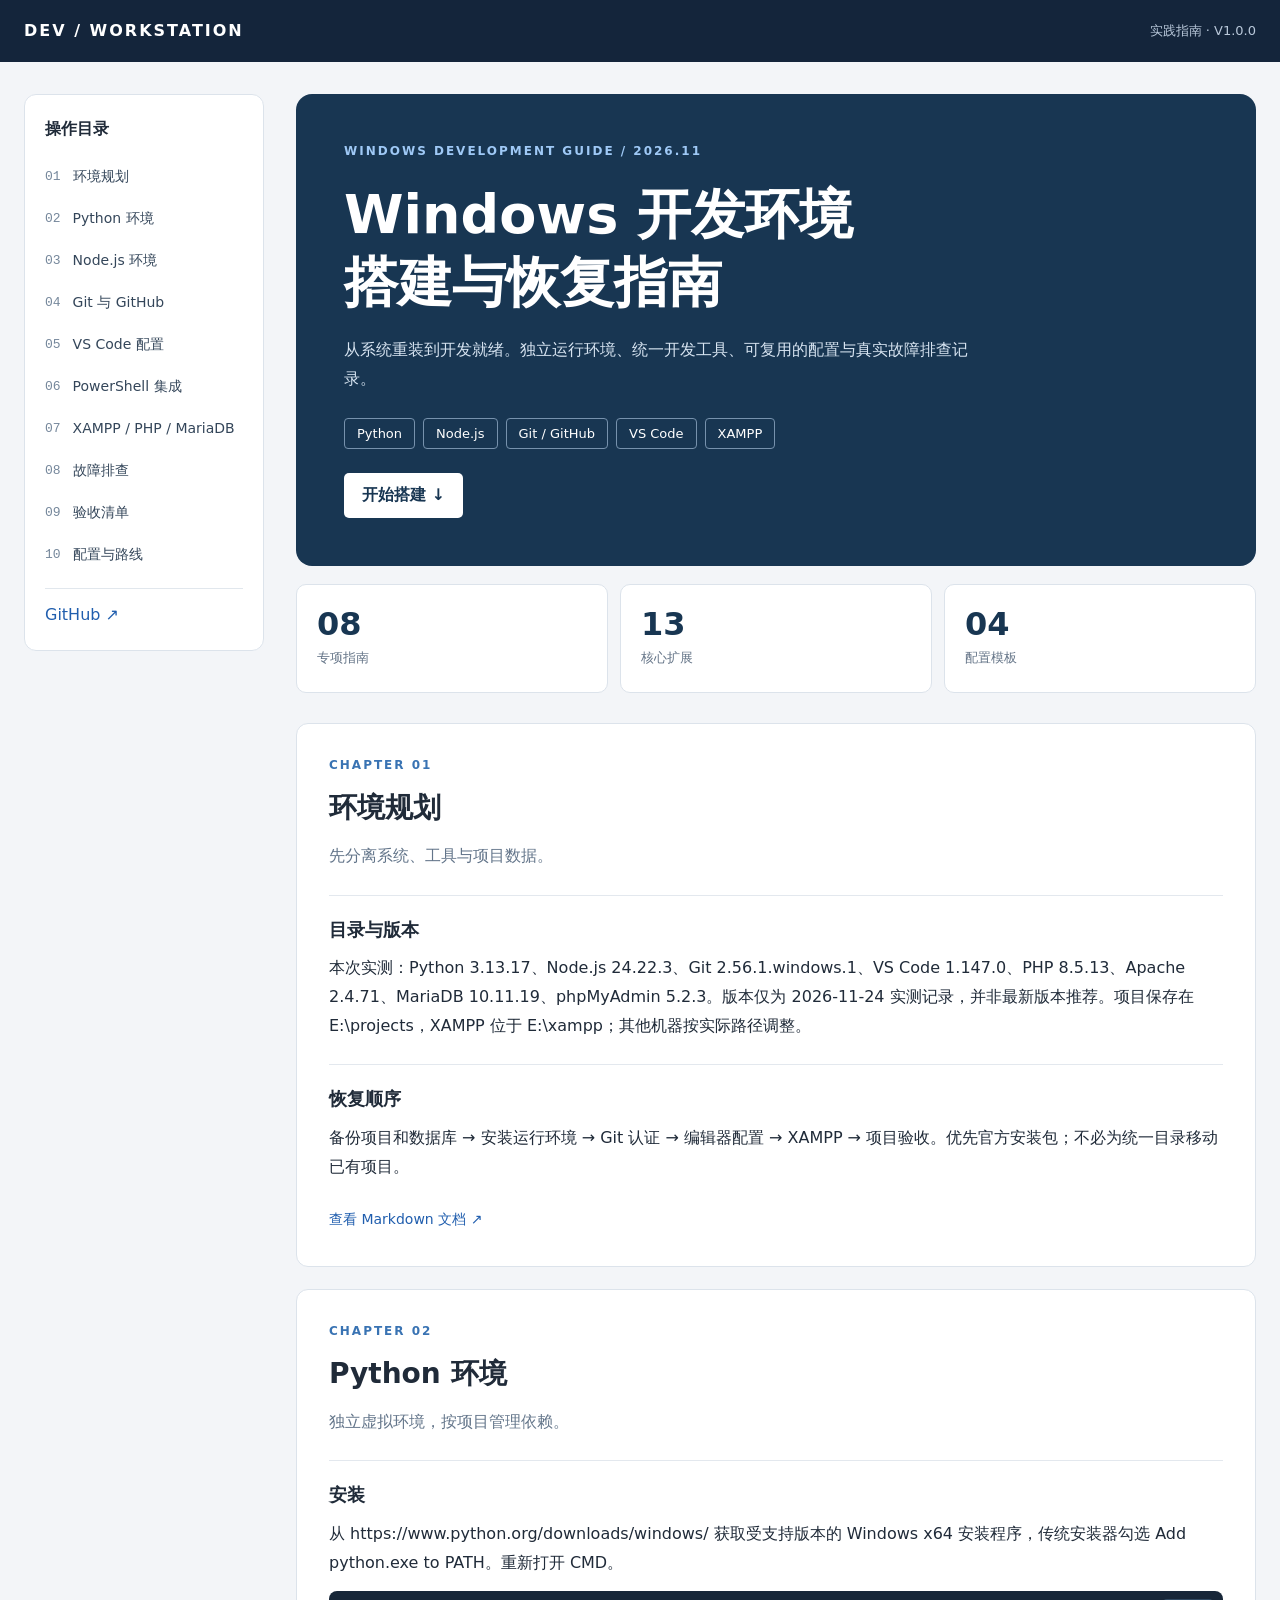
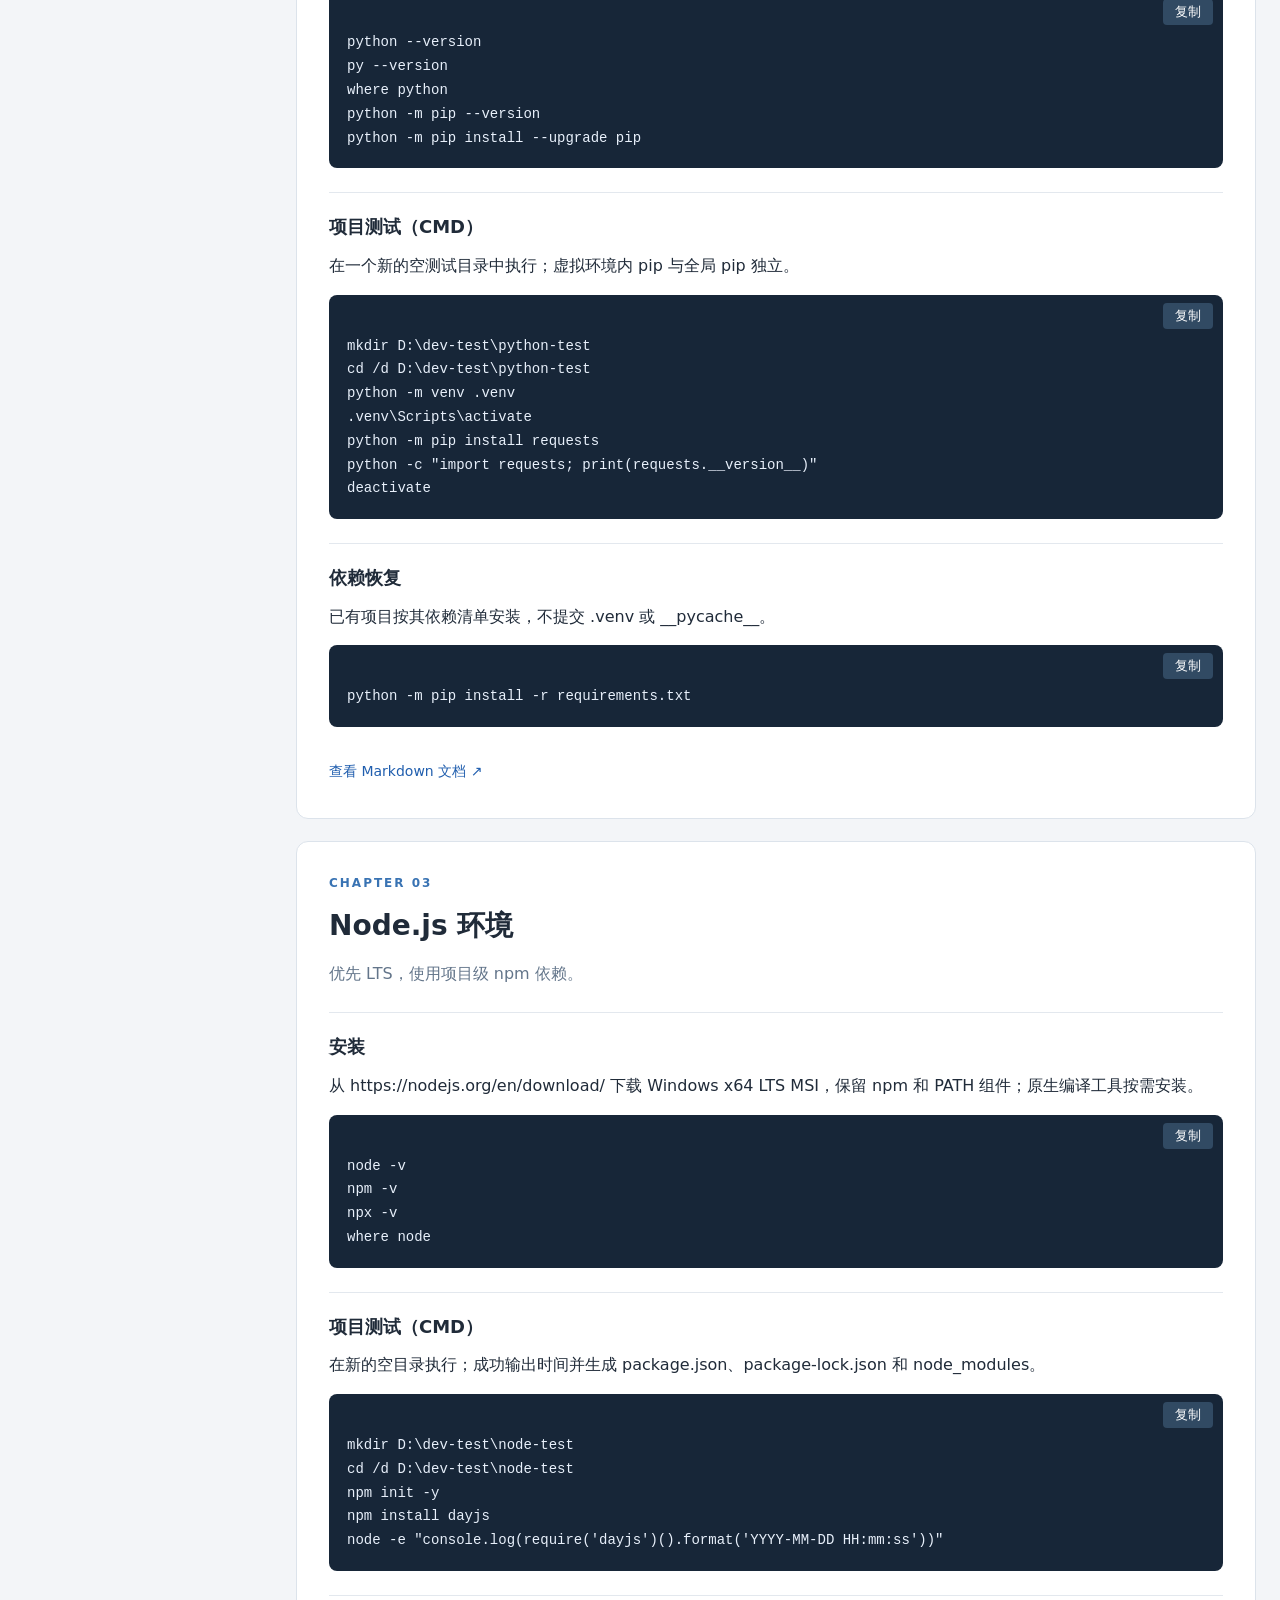
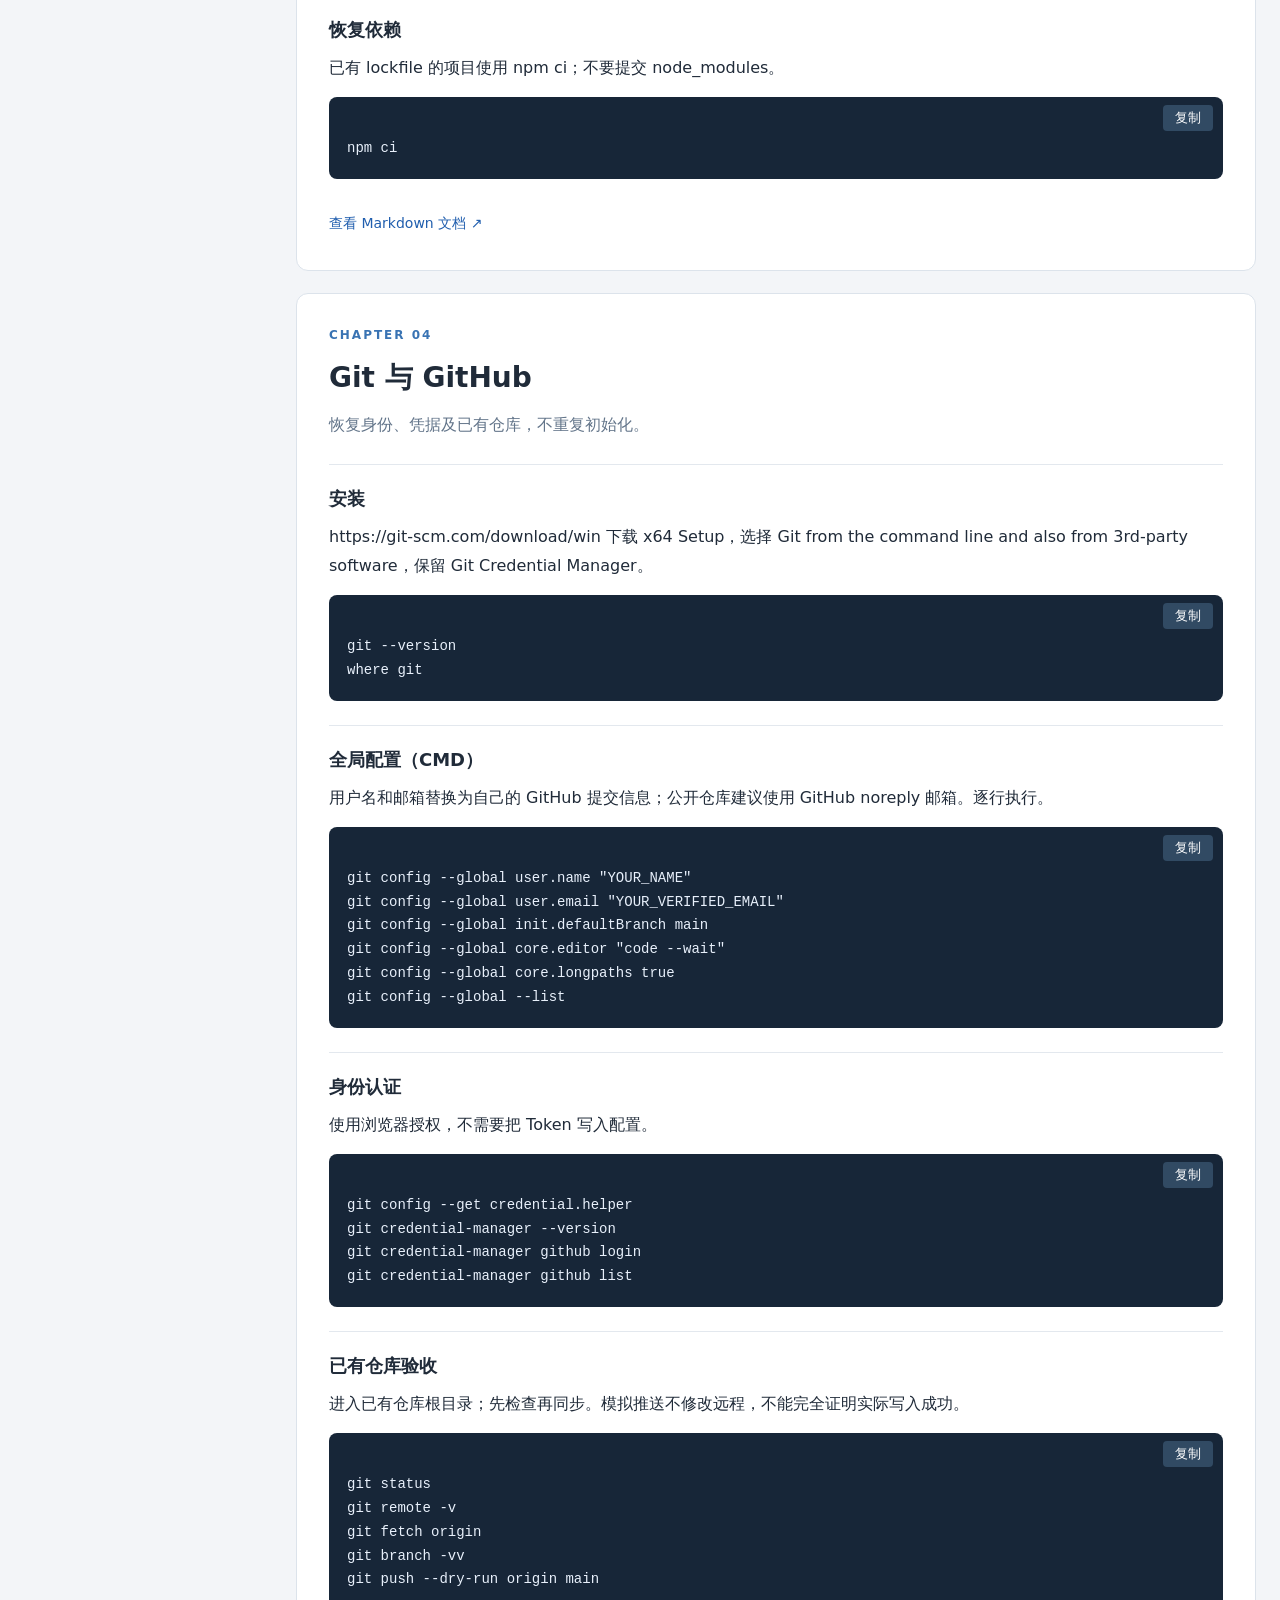
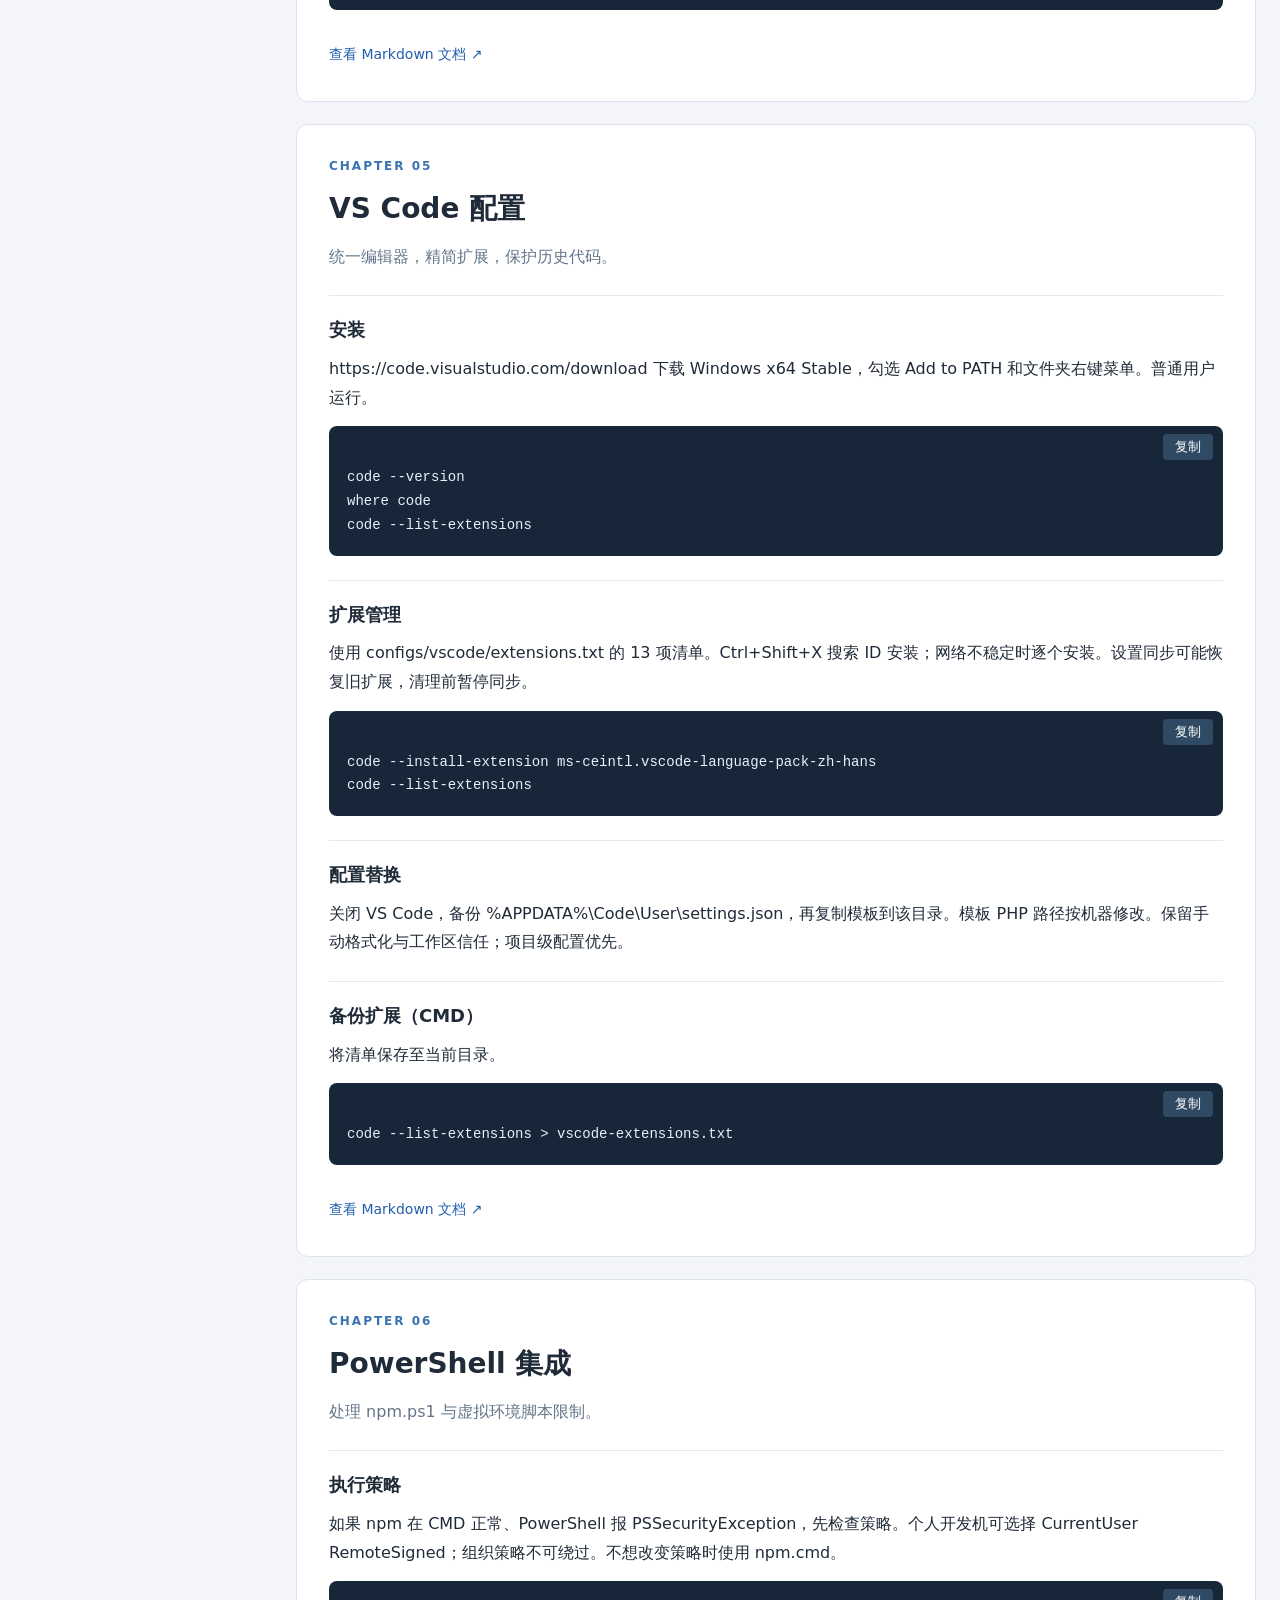
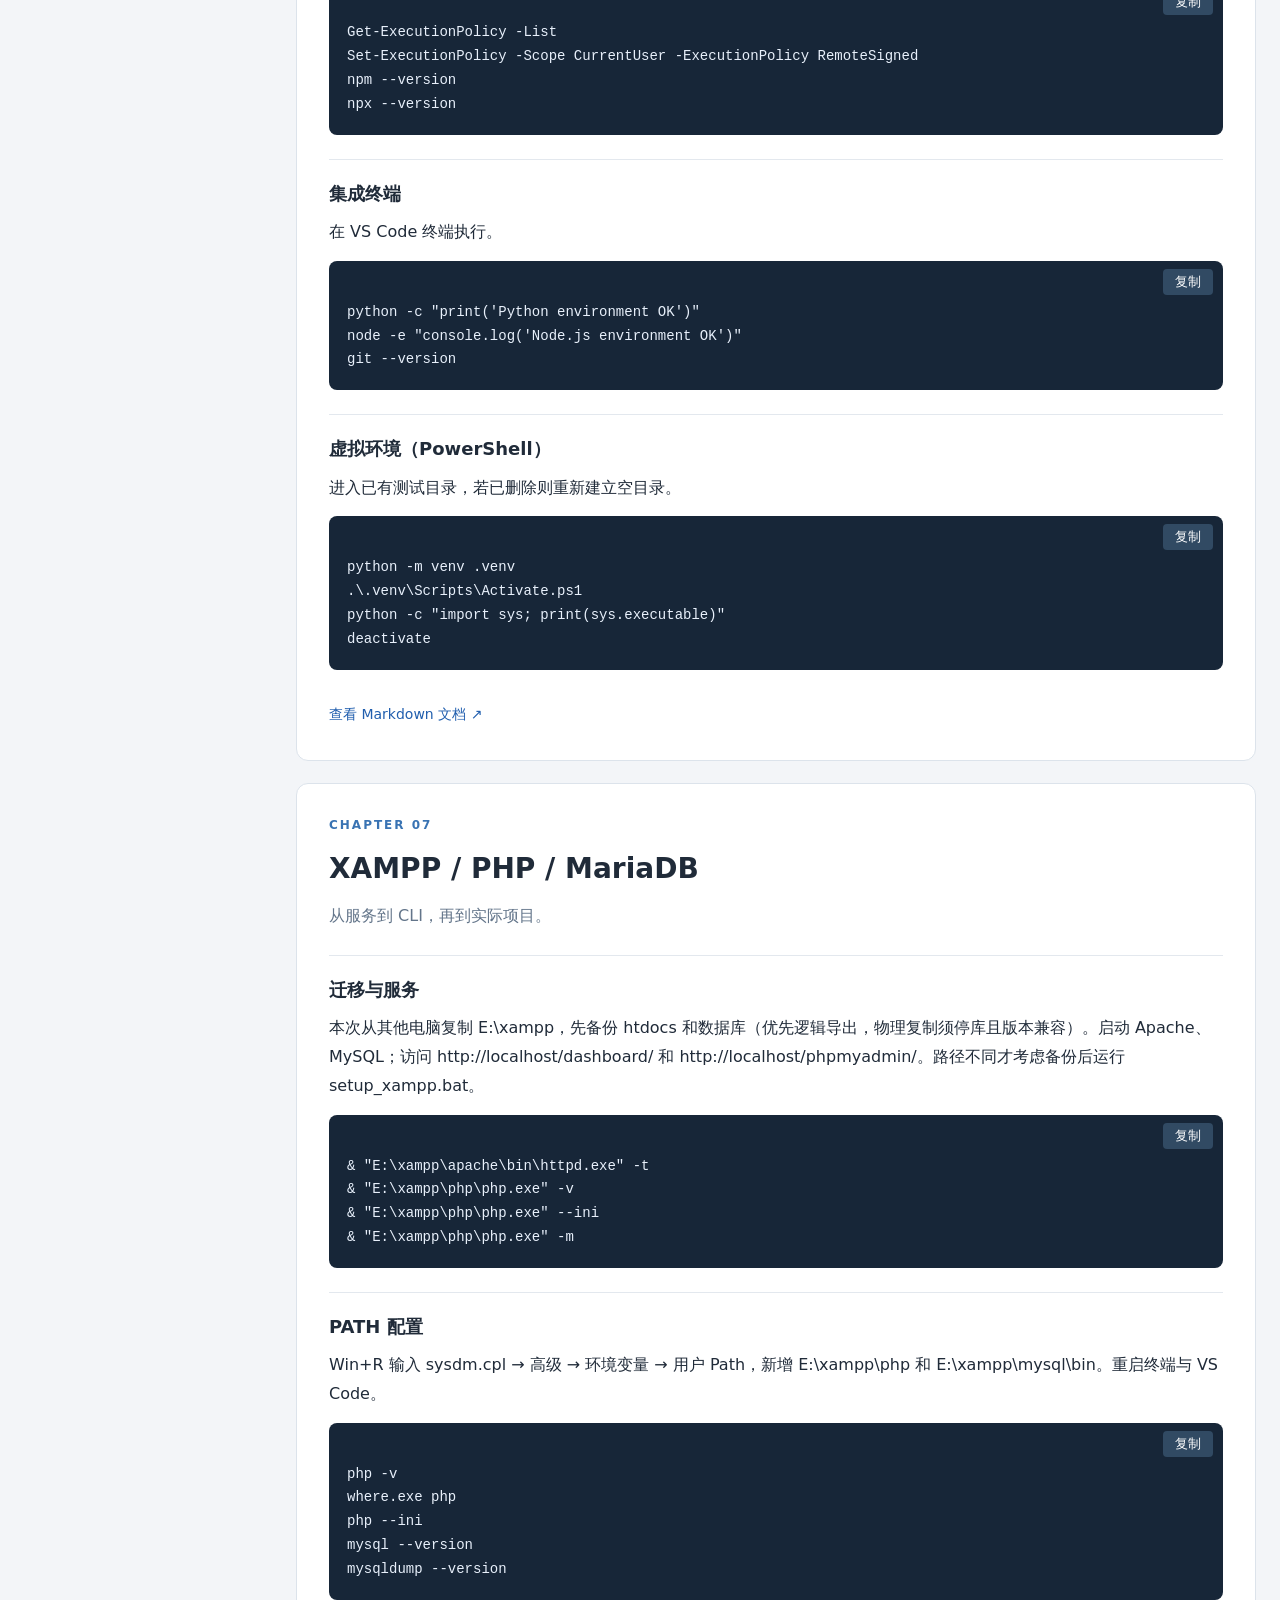
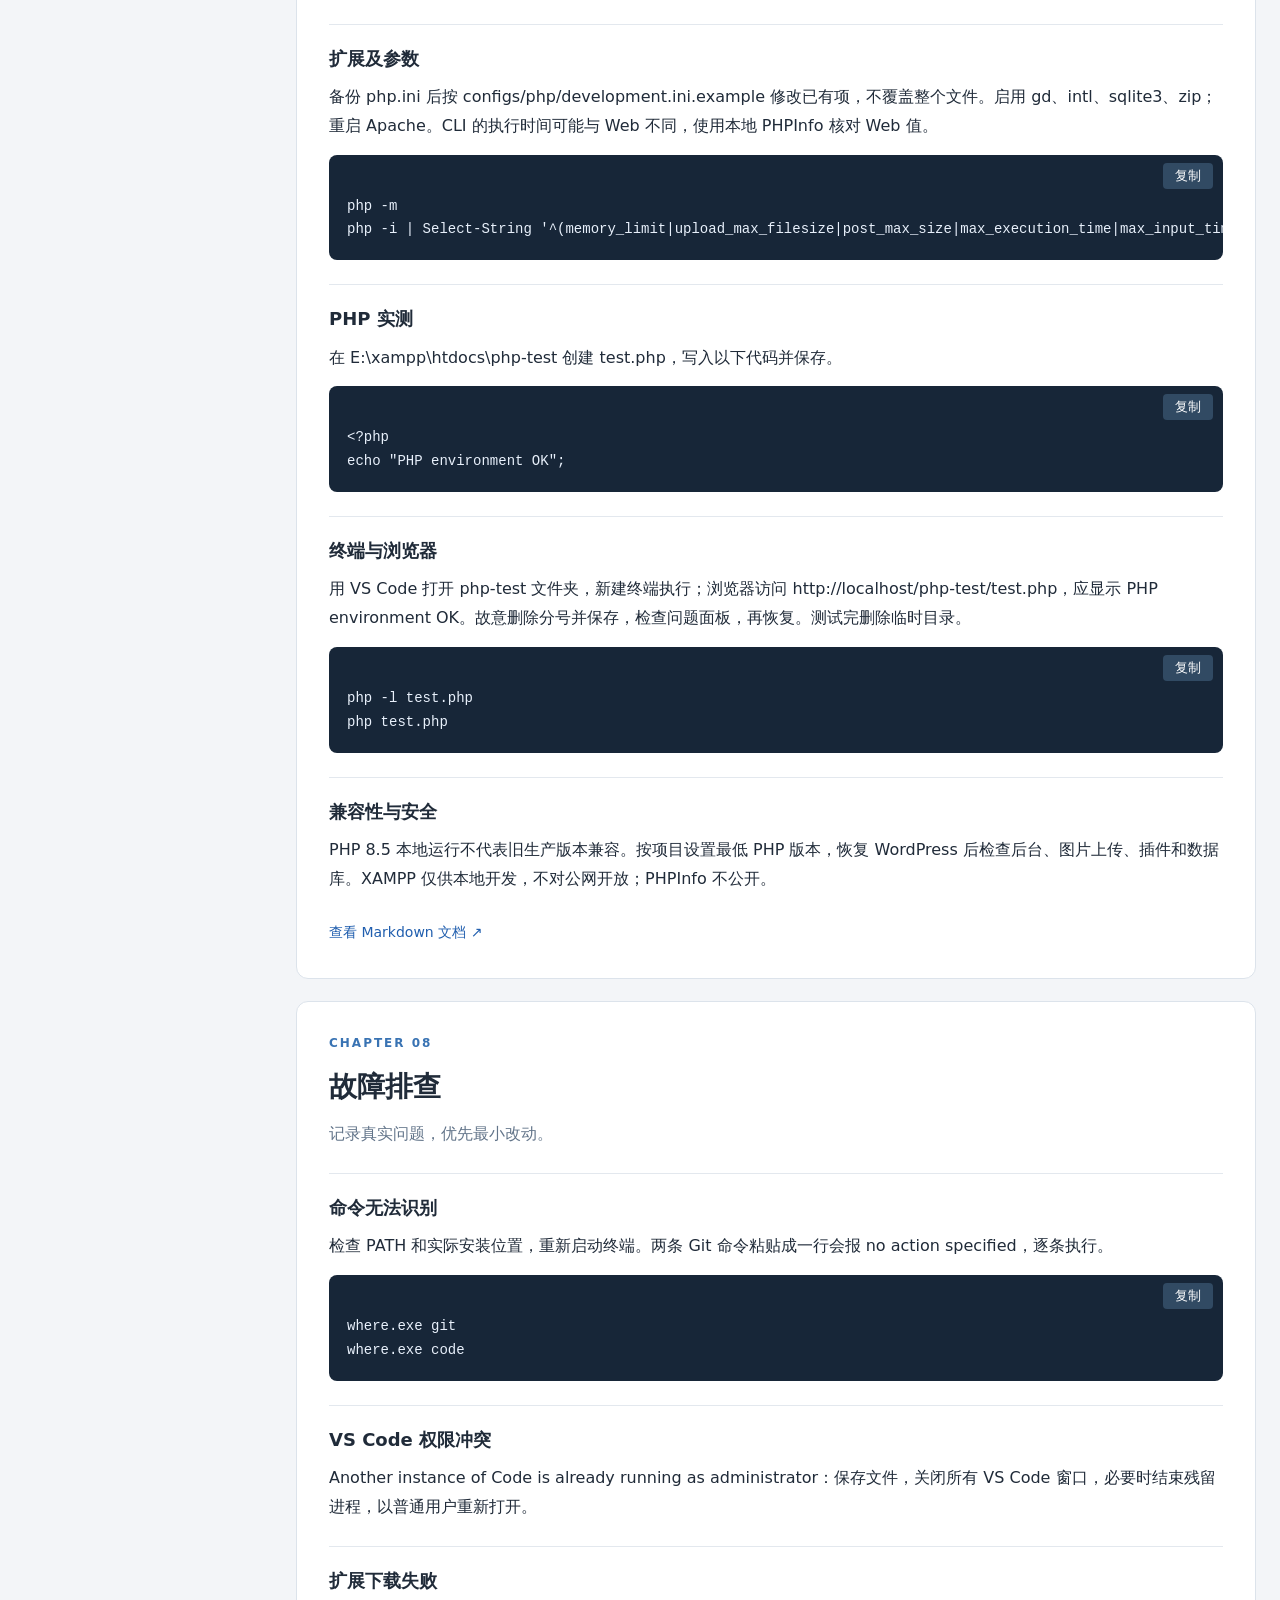
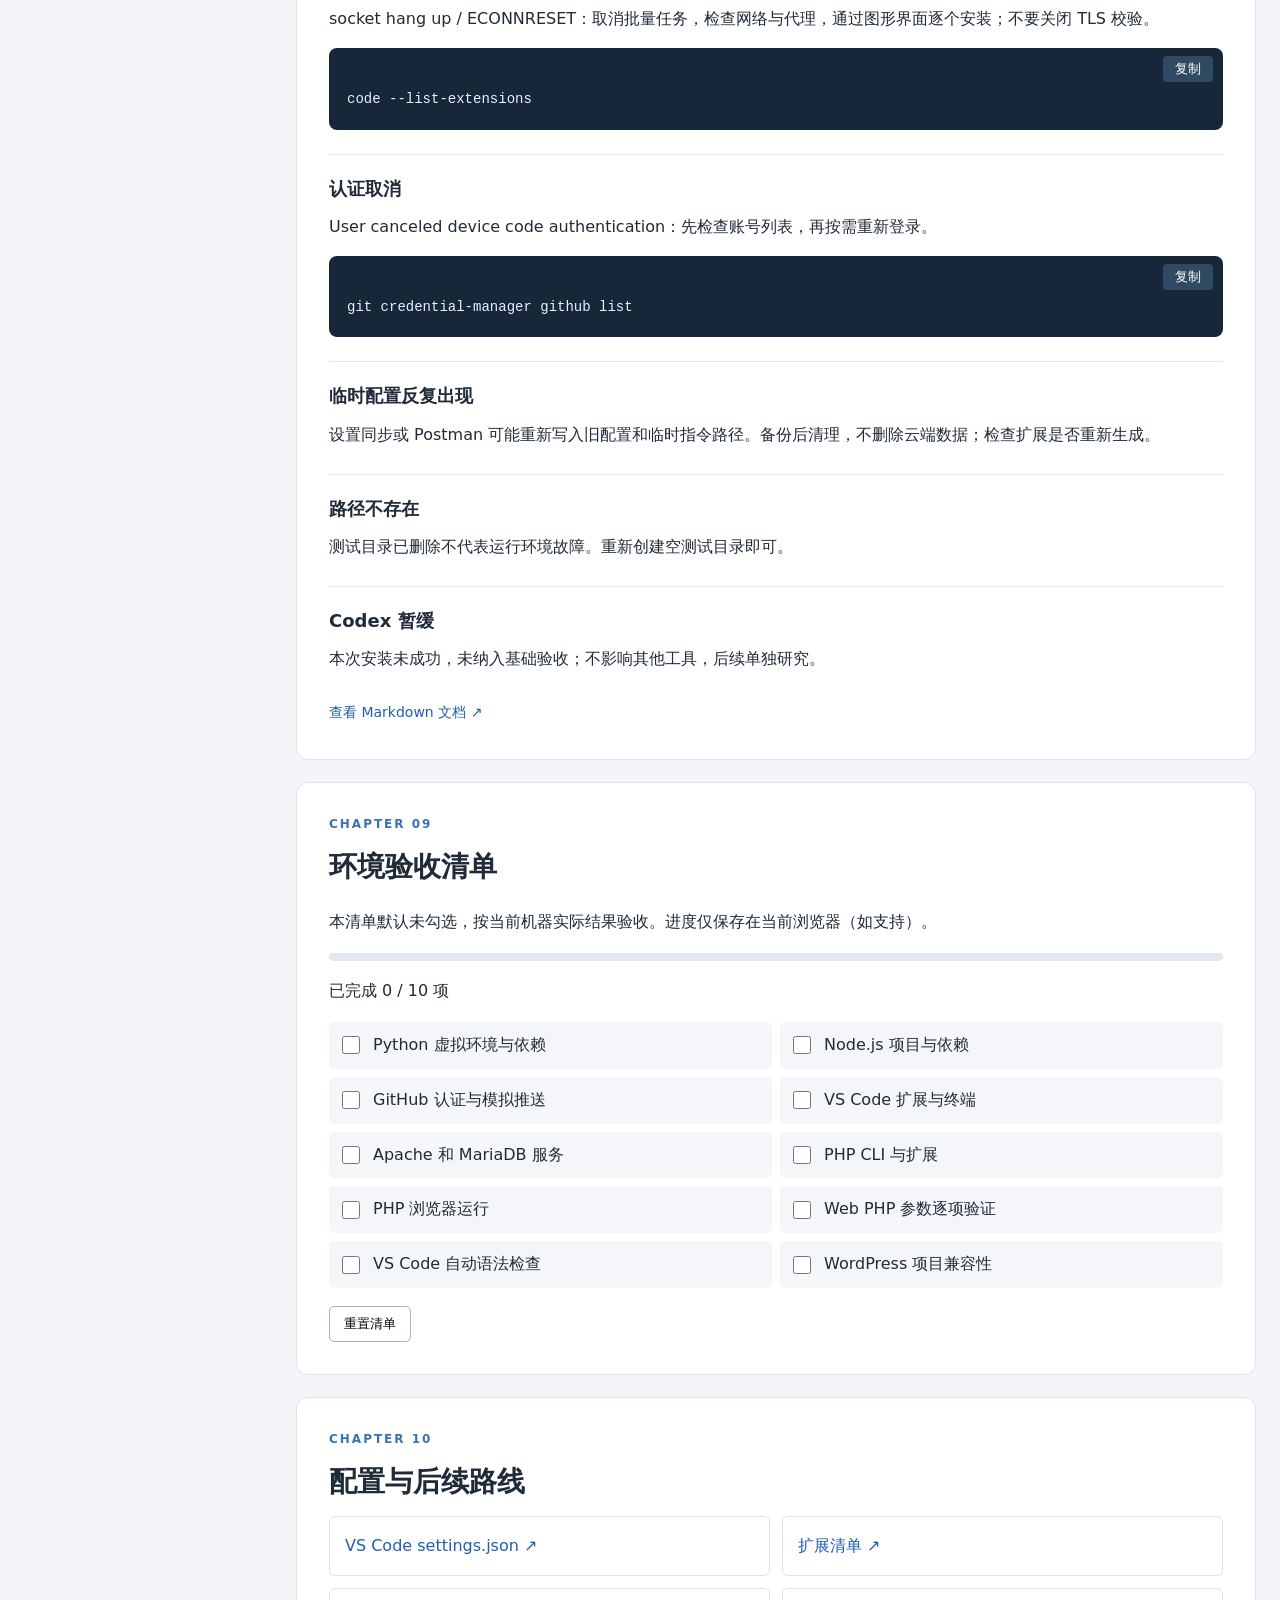
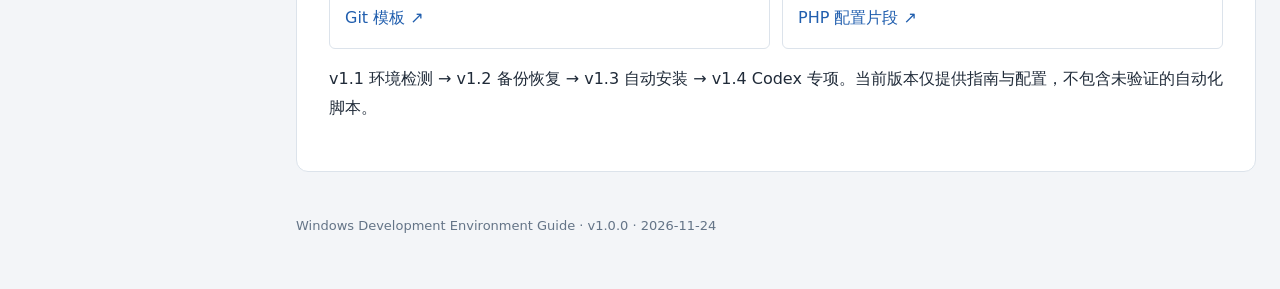
==== index.html @ 40b2bce6 "feat: 初始化 Windows 开发环境搭建与恢复指南 - 新增 Windows 开发环境响应式 HTML 可视化指南 - 整理 Python、Node.js、Git、GitHub、VS Code" ====
<!doctype html><html lang="zh-CN"><head><meta charset="utf-8"><meta name="viewport" content="width=device-width,initial-scale=1"><title>Windows 开发环境搭建与恢复指南</title><link rel="stylesheet" href="assets/css/style.css"><script defer src="assets/js/main.js"></script></head><body><header class="top"><a href="#top">DEV / WORKSTATION</a><span>实践指南 · V1.0.0</span></header><div class="layout" id="top"><aside><div class="nav-title">操作目录</div><nav><a href="#planning"><span>01</span>环境规划</a><a href="#python"><span>02</span>Python 环境</a><a href="#nodejs"><span>03</span>Node.js 环境</a><a href="#git-github"><span>04</span>Git 与 GitHub</a><a href="#vscode"><span>05</span>VS Code 配置</a><a href="#powershell"><span>06</span>PowerShell 集成</a><a href="#xampp-php"><span>07</span>XAMPP / PHP / MariaDB</a><a href="#troubleshooting"><span>08</span>故障排查</a><a href="#acceptance"><span>09</span>验收清单</a><a href="#resources"><span>10</span>配置与路线</a></nav><a class="repo" href="https://github.com/coowinit/windows-dev-environment-guide">GitHub ↗</a></aside><main><div class="hero"><div class="kicker">WINDOWS DEVELOPMENT GUIDE / 2026.11</div><h1>Windows 开发环境<br>搭建与恢复指南</h1><p>从系统重装到开发就绪。独立运行环境、统一开发工具、可复用的配置与真实故障排查记录。</p><div class="tags"><span>Python</span><span>Node.js</span><span>Git / GitHub</span><span>VS Code</span><span>XAMPP</span></div><a class="primary" href="#planning">开始搭建 ↓</a></div><div class="stats"><div><b>08</b><span>专项指南</span></div><div><b>13</b><span>核心扩展</span></div><div><b>04</b><span>配置模板</span></div></div><section id="planning" class="chapter"><div class="kicker">CHAPTER 01</div><h2>环境规划</h2><p class="lead">先分离系统、工具与项目数据。</p><article><h3>目录与版本</h3><p>本次实测：Python 3.13.17、Node.js 24.22.3、Git 2.56.1.windows.1、VS Code 1.147.0、PHP 8.5.13、Apache 2.4.71、MariaDB 10.11.19、phpMyAdmin 5.2.3。版本仅为 2026-11-24 实测记录，并非最新版本推荐。项目保存在 E:\projects，XAMPP 位于 E:\xampp；其他机器按实际路径调整。</p></article><article><h3>恢复顺序</h3><p>备份项目和数据库 → 安装运行环境 → Git 认证 → 编辑器配置 → XAMPP → 项目验收。优先官方安装包；不必为统一目录移动已有项目。</p></article><a class="doc" href="docs/planning.md">查看 Markdown 文档 ↗</a></section><section id="python" class="chapter"><div class="kicker">CHAPTER 02</div><h2>Python 环境</h2><p class="lead">独立虚拟环境，按项目管理依赖。</p><article><h3>安装</h3><p>从 https://www.python.org/downloads/windows/ 获取受支持版本的 Windows x64 安装程序，传统安装器勾选 Add python.exe to PATH。重新打开 CMD。</p><div class="code"><button class="copy" type="button">复制</button><pre><code>python --version
py --version
where python
python -m pip --version
python -m pip install --upgrade pip</code></pre></div></article><article><h3>项目测试（CMD）</h3><p>在一个新的空测试目录中执行；虚拟环境内 pip 与全局 pip 独立。</p><div class="code"><button class="copy" type="button">复制</button><pre><code>mkdir D:\dev-test\python-test
cd /d D:\dev-test\python-test
python -m venv .venv
.venv\Scripts\activate
python -m pip install requests
python -c &quot;import requests; print(requests.__version__)&quot;
deactivate</code></pre></div></article><article><h3>依赖恢复</h3><p>已有项目按其依赖清单安装，不提交 .venv 或 __pycache__。</p><div class="code"><button class="copy" type="button">复制</button><pre><code>python -m pip install -r requirements.txt</code></pre></div></article><a class="doc" href="docs/python.md">查看 Markdown 文档 ↗</a></section><section id="nodejs" class="chapter"><div class="kicker">CHAPTER 03</div><h2>Node.js 环境</h2><p class="lead">优先 LTS，使用项目级 npm 依赖。</p><article><h3>安装</h3><p>从 https://nodejs.org/en/download/ 下载 Windows x64 LTS MSI，保留 npm 和 PATH 组件；原生编译工具按需安装。</p><div class="code"><button class="copy" type="button">复制</button><pre><code>node -v
npm -v
npx -v
where node</code></pre></div></article><article><h3>项目测试（CMD）</h3><p>在新的空目录执行；成功输出时间并生成 package.json、package-lock.json 和 node_modules。</p><div class="code"><button class="copy" type="button">复制</button><pre><code>mkdir D:\dev-test\node-test
cd /d D:\dev-test\node-test
npm init -y
npm install dayjs
node -e &quot;console.log(require(&#x27;dayjs&#x27;)().format(&#x27;YYYY-MM-DD HH:mm:ss&#x27;))&quot;</code></pre></div></article><article><h3>恢复依赖</h3><p>已有 lockfile 的项目使用 npm ci；不要提交 node_modules。</p><div class="code"><button class="copy" type="button">复制</button><pre><code>npm ci</code></pre></div></article><a class="doc" href="docs/nodejs.md">查看 Markdown 文档 ↗</a></section><section id="git-github" class="chapter"><div class="kicker">CHAPTER 04</div><h2>Git 与 GitHub</h2><p class="lead">恢复身份、凭据及已有仓库，不重复初始化。</p><article><h3>安装</h3><p>https://git-scm.com/download/win 下载 x64 Setup，选择 Git from the command line and also from 3rd-party software，保留 Git Credential Manager。</p><div class="code"><button class="copy" type="button">复制</button><pre><code>git --version
where git</code></pre></div></article><article><h3>全局配置（CMD）</h3><p>用户名和邮箱替换为自己的 GitHub 提交信息；公开仓库建议使用 GitHub noreply 邮箱。逐行执行。</p><div class="code"><button class="copy" type="button">复制</button><pre><code>git config --global user.name &quot;YOUR_NAME&quot;
git config --global user.email &quot;YOUR_VERIFIED_EMAIL&quot;
git config --global init.defaultBranch main
git config --global core.editor &quot;code --wait&quot;
git config --global core.longpaths true
git config --global --list</code></pre></div></article><article><h3>身份认证</h3><p>使用浏览器授权，不需要把 Token 写入配置。</p><div class="code"><button class="copy" type="button">复制</button><pre><code>git config --get credential.helper
git credential-manager --version
git credential-manager github login
git credential-manager github list</code></pre></div></article><article><h3>已有仓库验收</h3><p>进入已有仓库根目录；先检查再同步。模拟推送不修改远程，不能完全证明实际写入成功。</p><div class="code"><button class="copy" type="button">复制</button><pre><code>git status
git remote -v
git fetch origin
git branch -vv
git push --dry-run origin main</code></pre></div></article><a class="doc" href="docs/git-github.md">查看 Markdown 文档 ↗</a></section><section id="vscode" class="chapter"><div class="kicker">CHAPTER 05</div><h2>VS Code 配置</h2><p class="lead">统一编辑器，精简扩展，保护历史代码。</p><article><h3>安装</h3><p>https://code.visualstudio.com/download 下载 Windows x64 Stable，勾选 Add to PATH 和文件夹右键菜单。普通用户运行。</p><div class="code"><button class="copy" type="button">复制</button><pre><code>code --version
where code
code --list-extensions</code></pre></div></article><article><h3>扩展管理</h3><p>使用 configs/vscode/extensions.txt 的 13 项清单。Ctrl+Shift+X 搜索 ID 安装；网络不稳定时逐个安装。设置同步可能恢复旧扩展，清理前暂停同步。</p><div class="code"><button class="copy" type="button">复制</button><pre><code>code --install-extension ms-ceintl.vscode-language-pack-zh-hans
code --list-extensions</code></pre></div></article><article><h3>配置替换</h3><p>关闭 VS Code，备份 %APPDATA%\Code\User\settings.json，再复制模板到该目录。模板 PHP 路径按机器修改。保留手动格式化与工作区信任；项目级配置优先。</p></article><article><h3>备份扩展（CMD）</h3><p>将清单保存至当前目录。</p><div class="code"><button class="copy" type="button">复制</button><pre><code>code --list-extensions &gt; vscode-extensions.txt</code></pre></div></article><a class="doc" href="docs/vscode.md">查看 Markdown 文档 ↗</a></section><section id="powershell" class="chapter"><div class="kicker">CHAPTER 06</div><h2>PowerShell 集成</h2><p class="lead">处理 npm.ps1 与虚拟环境脚本限制。</p><article><h3>执行策略</h3><p>如果 npm 在 CMD 正常、PowerShell 报 PSSecurityException，先检查策略。个人开发机可选择 CurrentUser RemoteSigned；组织策略不可绕过。不想改变策略时使用 npm.cmd。</p><div class="code"><button class="copy" type="button">复制</button><pre><code>Get-ExecutionPolicy -List
Set-ExecutionPolicy -Scope CurrentUser -ExecutionPolicy RemoteSigned
npm --version
npx --version</code></pre></div></article><article><h3>集成终端</h3><p>在 VS Code 终端执行。</p><div class="code"><button class="copy" type="button">复制</button><pre><code>python -c &quot;print(&#x27;Python environment OK&#x27;)&quot;
node -e &quot;console.log(&#x27;Node.js environment OK&#x27;)&quot;
git --version</code></pre></div></article><article><h3>虚拟环境（PowerShell）</h3><p>进入已有测试目录，若已删除则重新建立空目录。</p><div class="code"><button class="copy" type="button">复制</button><pre><code>python -m venv .venv
.\.venv\Scripts\Activate.ps1
python -c &quot;import sys; print(sys.executable)&quot;
deactivate</code></pre></div></article><a class="doc" href="docs/powershell.md">查看 Markdown 文档 ↗</a></section><section id="xampp-php" class="chapter"><div class="kicker">CHAPTER 07</div><h2>XAMPP / PHP / MariaDB</h2><p class="lead">从服务到 CLI，再到实际项目。</p><article><h3>迁移与服务</h3><p>本次从其他电脑复制 E:\xampp，先备份 htdocs 和数据库（优先逻辑导出，物理复制须停库且版本兼容）。启动 Apache、MySQL；访问 http://localhost/dashboard/ 和 http://localhost/phpmyadmin/。路径不同才考虑备份后运行 setup_xampp.bat。</p><div class="code"><button class="copy" type="button">复制</button><pre><code>&amp; &quot;E:\xampp\apache\bin\httpd.exe&quot; -t
&amp; &quot;E:\xampp\php\php.exe&quot; -v
&amp; &quot;E:\xampp\php\php.exe&quot; --ini
&amp; &quot;E:\xampp\php\php.exe&quot; -m</code></pre></div></article><article><h3>PATH 配置</h3><p>Win+R 输入 sysdm.cpl → 高级 → 环境变量 → 用户 Path，新增 E:\xampp\php 和 E:\xampp\mysql\bin。重启终端与 VS Code。</p><div class="code"><button class="copy" type="button">复制</button><pre><code>php -v
where.exe php
php --ini
mysql --version
mysqldump --version</code></pre></div></article><article><h3>扩展及参数</h3><p>备份 php.ini 后按 configs/php/development.ini.example 修改已有项，不覆盖整个文件。启用 gd、intl、sqlite3、zip；重启 Apache。CLI 的执行时间可能与 Web 不同，使用本地 PHPInfo 核对 Web 值。</p><div class="code"><button class="copy" type="button">复制</button><pre><code>php -m
php -i | Select-String &#x27;^(memory_limit|upload_max_filesize|post_max_size|max_execution_time|max_input_time|max_input_vars|date.timezone|display_errors|log_errors|error_reporting|extension_dir) =&gt;&#x27;</code></pre></div></article><article><h3>PHP 实测</h3><p>在 E:\xampp\htdocs\php-test 创建 test.php，写入以下代码并保存。</p><div class="code"><button class="copy" type="button">复制</button><pre><code>&lt;?php
echo &quot;PHP environment OK&quot;;</code></pre></div></article><article><h3>终端与浏览器</h3><p>用 VS Code 打开 php-test 文件夹，新建终端执行；浏览器访问 http://localhost/php-test/test.php，应显示 PHP environment OK。故意删除分号并保存，检查问题面板，再恢复。测试完删除临时目录。</p><div class="code"><button class="copy" type="button">复制</button><pre><code>php -l test.php
php test.php</code></pre></div></article><article><h3>兼容性与安全</h3><p>PHP 8.5 本地运行不代表旧生产版本兼容。按项目设置最低 PHP 版本，恢复 WordPress 后检查后台、图片上传、插件和数据库。XAMPP 仅供本地开发，不对公网开放；PHPInfo 不公开。</p></article><a class="doc" href="docs/xampp-php.md">查看 Markdown 文档 ↗</a></section><section id="troubleshooting" class="chapter"><div class="kicker">CHAPTER 08</div><h2>故障排查</h2><p class="lead">记录真实问题，优先最小改动。</p><article><h3>命令无法识别</h3><p>检查 PATH 和实际安装位置，重新启动终端。两条 Git 命令粘贴成一行会报 no action specified，逐条执行。</p><div class="code"><button class="copy" type="button">复制</button><pre><code>where.exe git
where.exe code</code></pre></div></article><article><h3>VS Code 权限冲突</h3><p>Another instance of Code is already running as administrator：保存文件，关闭所有 VS Code 窗口，必要时结束残留进程，以普通用户重新打开。</p></article><article><h3>扩展下载失败</h3><p>socket hang up / ECONNRESET：取消批量任务，检查网络与代理，通过图形界面逐个安装；不要关闭 TLS 校验。</p><div class="code"><button class="copy" type="button">复制</button><pre><code>code --list-extensions</code></pre></div></article><article><h3>认证取消</h3><p>User canceled device code authentication：先检查账号列表，再按需重新登录。</p><div class="code"><button class="copy" type="button">复制</button><pre><code>git credential-manager github list</code></pre></div></article><article><h3>临时配置反复出现</h3><p>设置同步或 Postman 可能重新写入旧配置和临时指令路径。备份后清理，不删除云端数据；检查扩展是否重新生成。</p></article><article><h3>路径不存在</h3><p>测试目录已删除不代表运行环境故障。重新创建空测试目录即可。</p></article><article><h3>Codex 暂缓</h3><p>本次安装未成功，未纳入基础验收；不影响其他工具，后续单独研究。</p></article><a class="doc" href="docs/troubleshooting.md">查看 Markdown 文档 ↗</a></section><section id="acceptance" class="chapter"><div class="kicker">CHAPTER 09</div><h2>环境验收清单</h2><p>本清单默认未勾选，按当前机器实际结果验收。进度仅保存在当前浏览器（如支持）。</p><div class="progress"><div id="bar"></div></div><p id="count" aria-live="polite"></p><div class="checks"><label><input type="checkbox" data-check="0">Python 虚拟环境与依赖</label><label><input type="checkbox" data-check="1">Node.js 项目与依赖</label><label><input type="checkbox" data-check="2">GitHub 认证与模拟推送</label><label><input type="checkbox" data-check="3">VS Code 扩展与终端</label><label><input type="checkbox" data-check="4">Apache 和 MariaDB 服务</label><label><input type="checkbox" data-check="5">PHP CLI 与扩展</label><label><input type="checkbox" data-check="6">PHP 浏览器运行</label><label><input type="checkbox" data-check="7">Web PHP 参数逐项验证</label><label><input type="checkbox" data-check="8">VS Code 自动语法检查</label><label><input type="checkbox" data-check="9">WordPress 项目兼容性</label></div><button id="reset" type="button">重置清单</button></section><section id="resources" class="chapter"><div class="kicker">CHAPTER 10</div><h2>配置与后续路线</h2><div class="resources"><a href="configs/vscode/settings.json">VS Code settings.json ↗</a><a href="configs/vscode/extensions.txt">扩展清单 ↗</a><a href="configs/git/gitconfig.example">Git 模板 ↗</a><a href="configs/php/development.ini.example">PHP 配置片段 ↗</a></div><p>v1.1 环境检测 → v1.2 备份恢复 → v1.3 自动安装 → v1.4 Codex 专项。当前版本仅提供指南与配置，不包含未验证的自动化脚本。</p></section><footer>Windows Development Environment Guide · v1.0.0 · 2026-11-24</footer></main></div></body></html>
---- assets/css/style.css ----
*{box-sizing:border-box}html{scroll-behavior:smooth;scroll-padding-top:78px}body{margin:0;background:#f3f5f8;color:#202b39;font:16px/1.8 "Microsoft YaHei",system-ui,sans-serif}a{color:#205eae;text-decoration:none}a:hover{text-decoration:underline}.top{height:62px;background:#14253b;color:#fff;display:flex;align-items:center;justify-content:space-between;padding:0 max(24px,calc((100% - 1320px)/2));position:sticky;top:0;z-index:2;gap:20px}.top a{color:#fff;font-weight:800;letter-spacing:2px}.top span{font-size:13px;color:#b9c8da}.layout{max-width:1320px;margin:auto;display:grid;grid-template-columns:240px minmax(0,1fr);gap:32px;padding:32px 24px}aside{position:sticky;top:94px;align-self:start;background:white;border:1px solid #dce3eb;padding:20px;border-radius:12px}.nav-title{font-weight:700;margin-bottom:12px}nav a{display:flex;gap:12px;padding:8px 0;color:#34465a;font-size:14px}nav span{color:#75879b;font:13px/2 monospace}.repo{display:block;border-top:1px solid #e1e7ed;margin-top:12px;padding-top:12px}.hero{background:#183652;color:white;border-radius:16px;padding:48px;position:relative;overflow:hidden}.hero h1{font-size:clamp(32px,5vw,54px);line-height:1.25;margin:20px 0}.hero p{max-width:650px;color:#d7e4f1}.kicker{font:700 12px/1.6 system-ui;letter-spacing:2px;color:#3973b3}.hero .kicker{color:#9fc9f6}.tags{display:flex;flex-wrap:wrap;gap:8px;margin:24px 0}.tags span{border:1px solid #7792ad;padding:3px 12px;border-radius:4px;font-size:13px}.primary{display:inline-block;background:#fff;color:#183652;padding:8px 18px;border-radius:5px;font-weight:bold}.stats{display:grid;grid-template-columns:repeat(3,1fr);gap:12px;margin:18px 0 30px}.stats div{background:#fff;border:1px solid #dce3eb;border-radius:10px;padding:20px}.stats b{display:block;font-size:32px;line-height:1.2;color:#183652}.stats span{color:#647487;font-size:13px}.chapter{background:white;border:1px solid #dce3eb;border-radius:12px;padding:32px;margin:22px 0}.chapter h2{font-size:28px;margin:8px 0}.lead{color:#63758a;margin-top:0}article{border-top:1px solid #e3e8ee;margin-top:24px;padding-top:18px}h3{font-size:18px;margin:0 0 8px}article p{margin:8px 0;overflow-wrap:anywhere}.code{position:relative;background:#172638;color:#e8f0fb;border-radius:8px;margin:14px 0}.code pre{margin:0;padding:40px 18px 18px;overflow:auto;font:14px/1.7 Consolas,monospace}.copy{position:absolute;right:10px;top:8px;background:#314a63;color:white;border:0;border-radius:4px;padding:4px 12px;cursor:pointer}.doc{display:inline-block;margin-top:18px;font-size:14px}.checks{display:grid;grid-template-columns:1fr 1fr;gap:8px}.checks label{display:flex;align-items:center;gap:10px;padding:9px;background:#f4f6f9;border-radius:5px}.checks input{width:18px;height:18px;accent-color:#2366a5}.progress{height:8px;background:#e3e8ee;border-radius:5px;overflow:hidden}.progress div{height:100%;background:#2366a5;width:0}.resources{display:grid;grid-template-columns:1fr 1fr;gap:12px}.resources a{padding:15px;border:1px solid #dce3eb;border-radius:6px}.chapter button:focus-visible,a:focus-visible{outline:3px solid #4a91dc}#reset{padding:8px 14px;margin-top:18px;background:white;border:1px solid #a3b4c5;border-radius:5px;cursor:pointer}footer{font-size:13px;color:#647487;padding:20px 0}@media(max-width:800px){.layout{display:block;padding:16px}aside{position:static;margin-bottom:16px}nav{display:grid;grid-template-columns:1fr 1fr}.hero{padding:26px}.chapter{padding:20px}.top{padding:0 16px}.top span{display:none}.checks,.resources{grid-template-columns:1fr}.stats div{padding:12px}}@media print{aside,.top,.copy,#reset,.primary{display:none}.layout{display:block;padding:0}.hero{background:white;color:black;padding:0}.hero p,.hero .kicker{color:black}.chapter{break-inside:auto;border:0;padding:10px}.code{background:#eee;color:black}.code pre{white-space:pre-wrap;overflow-wrap:anywhere}}
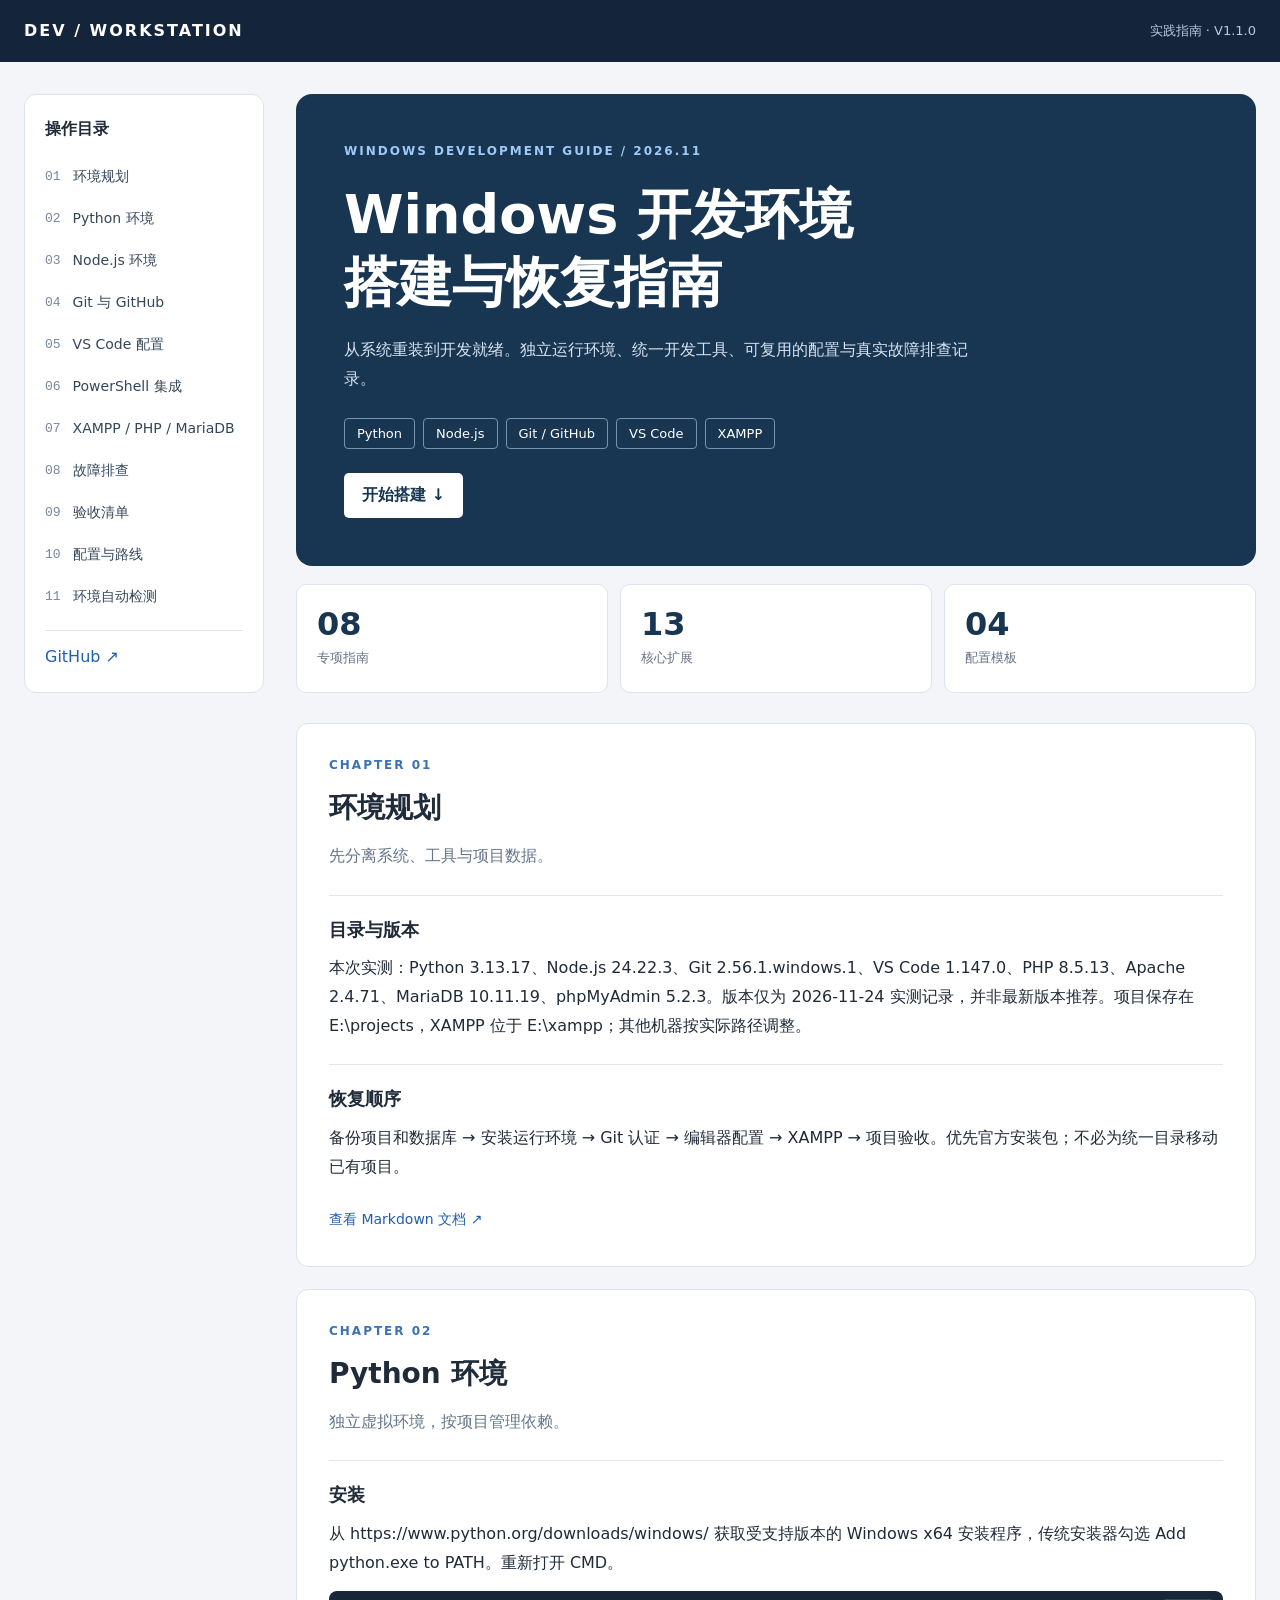
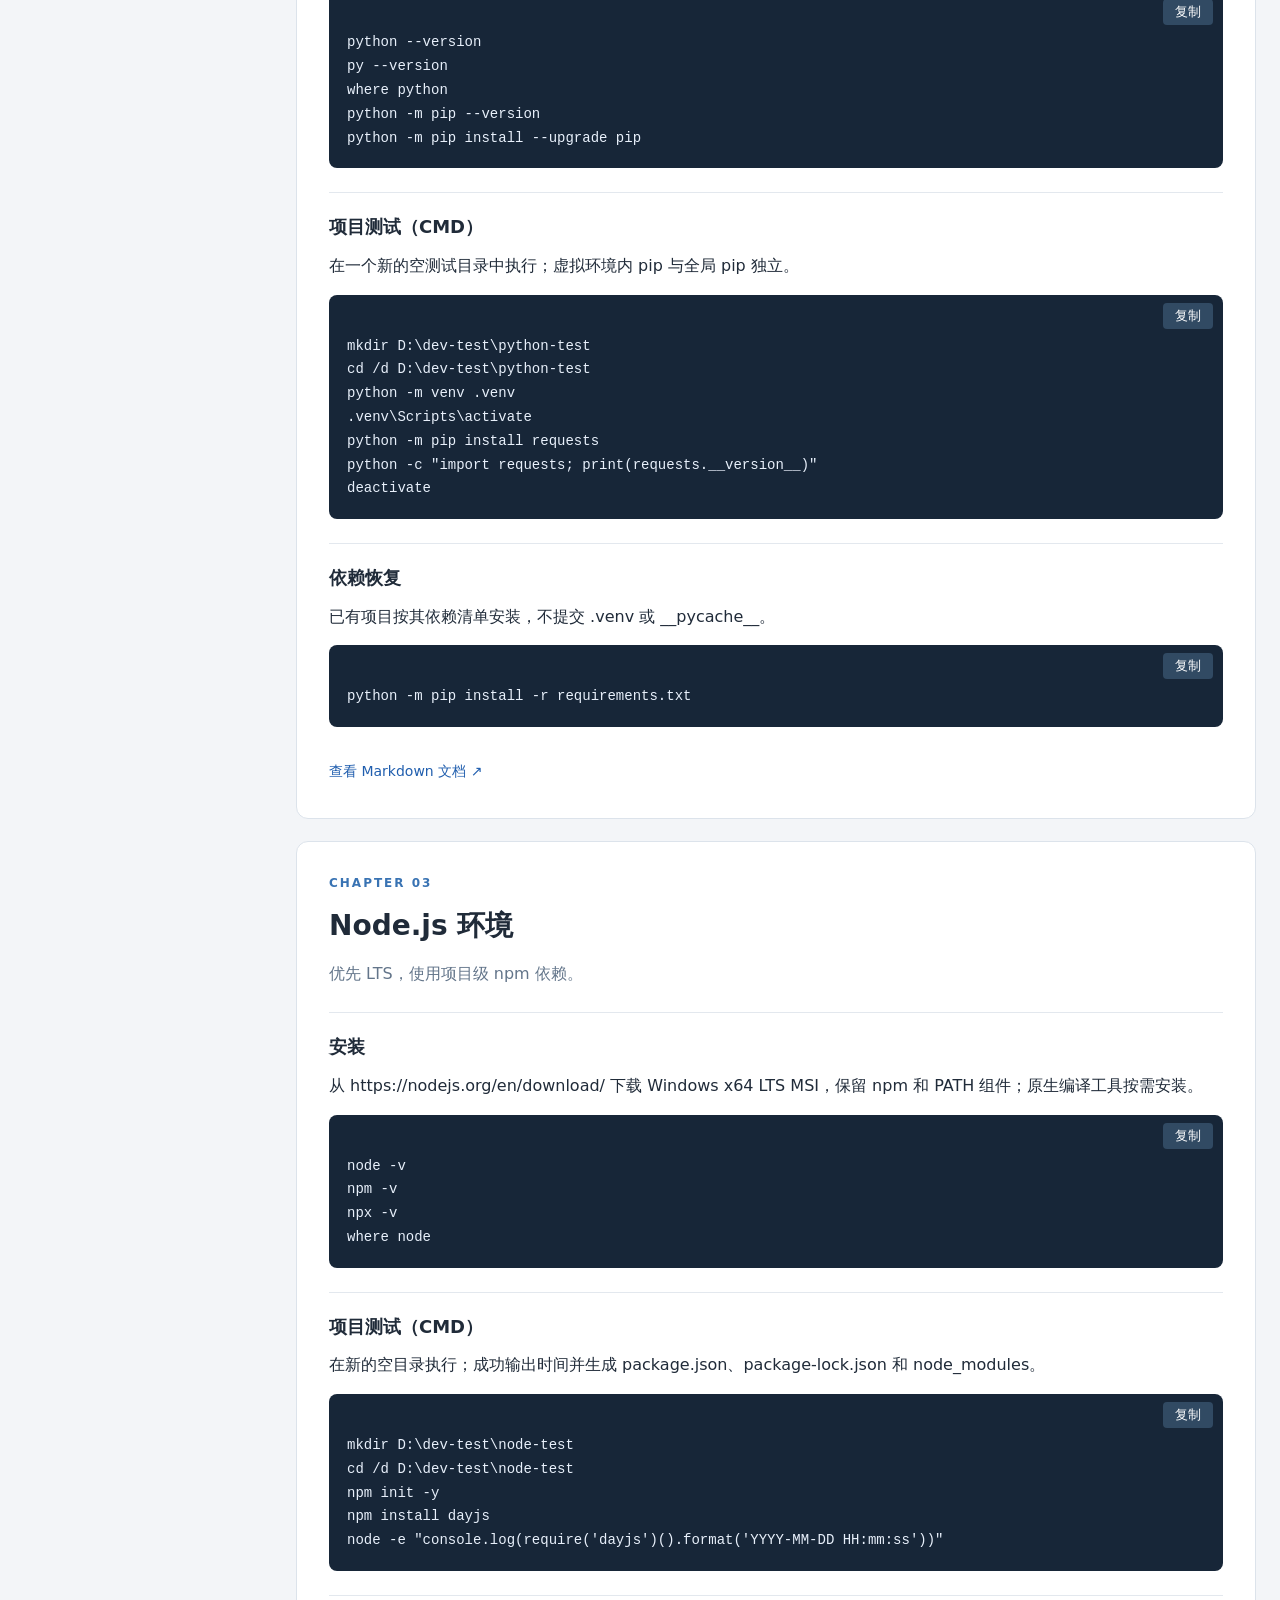
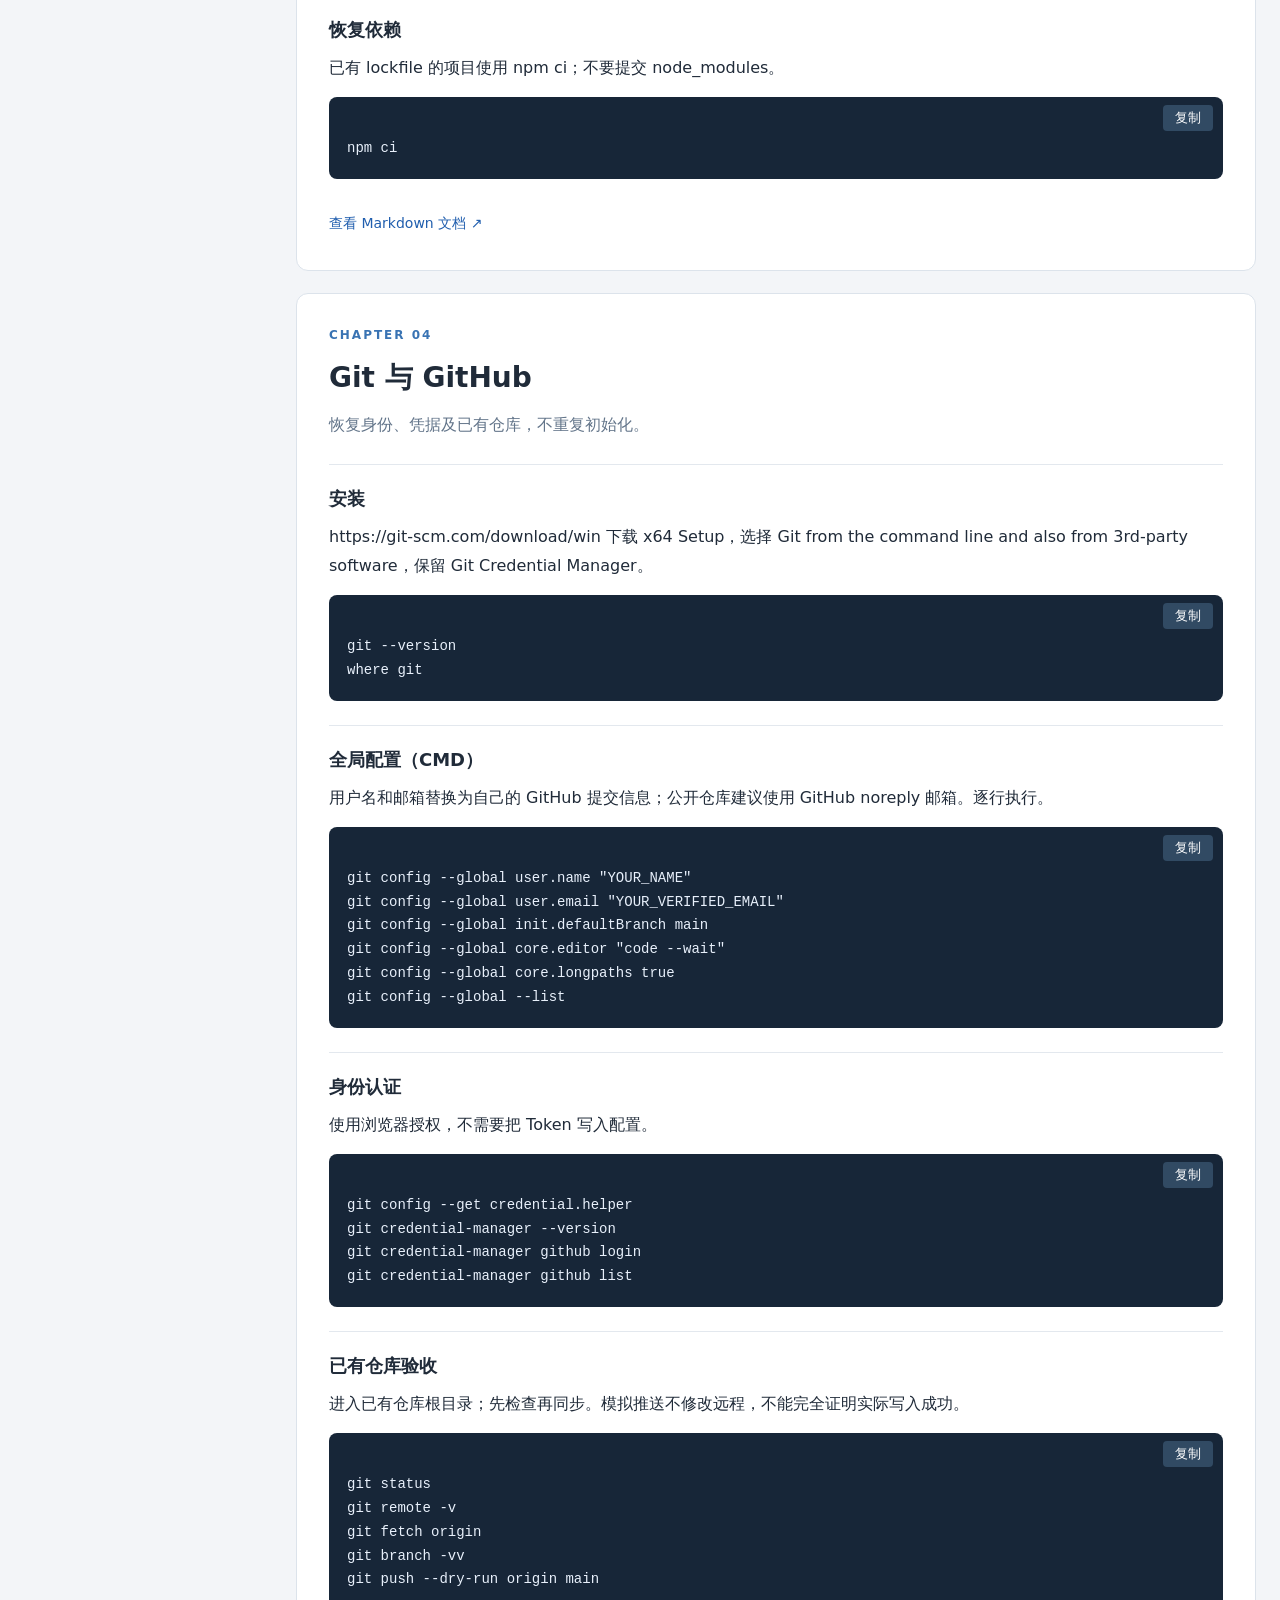
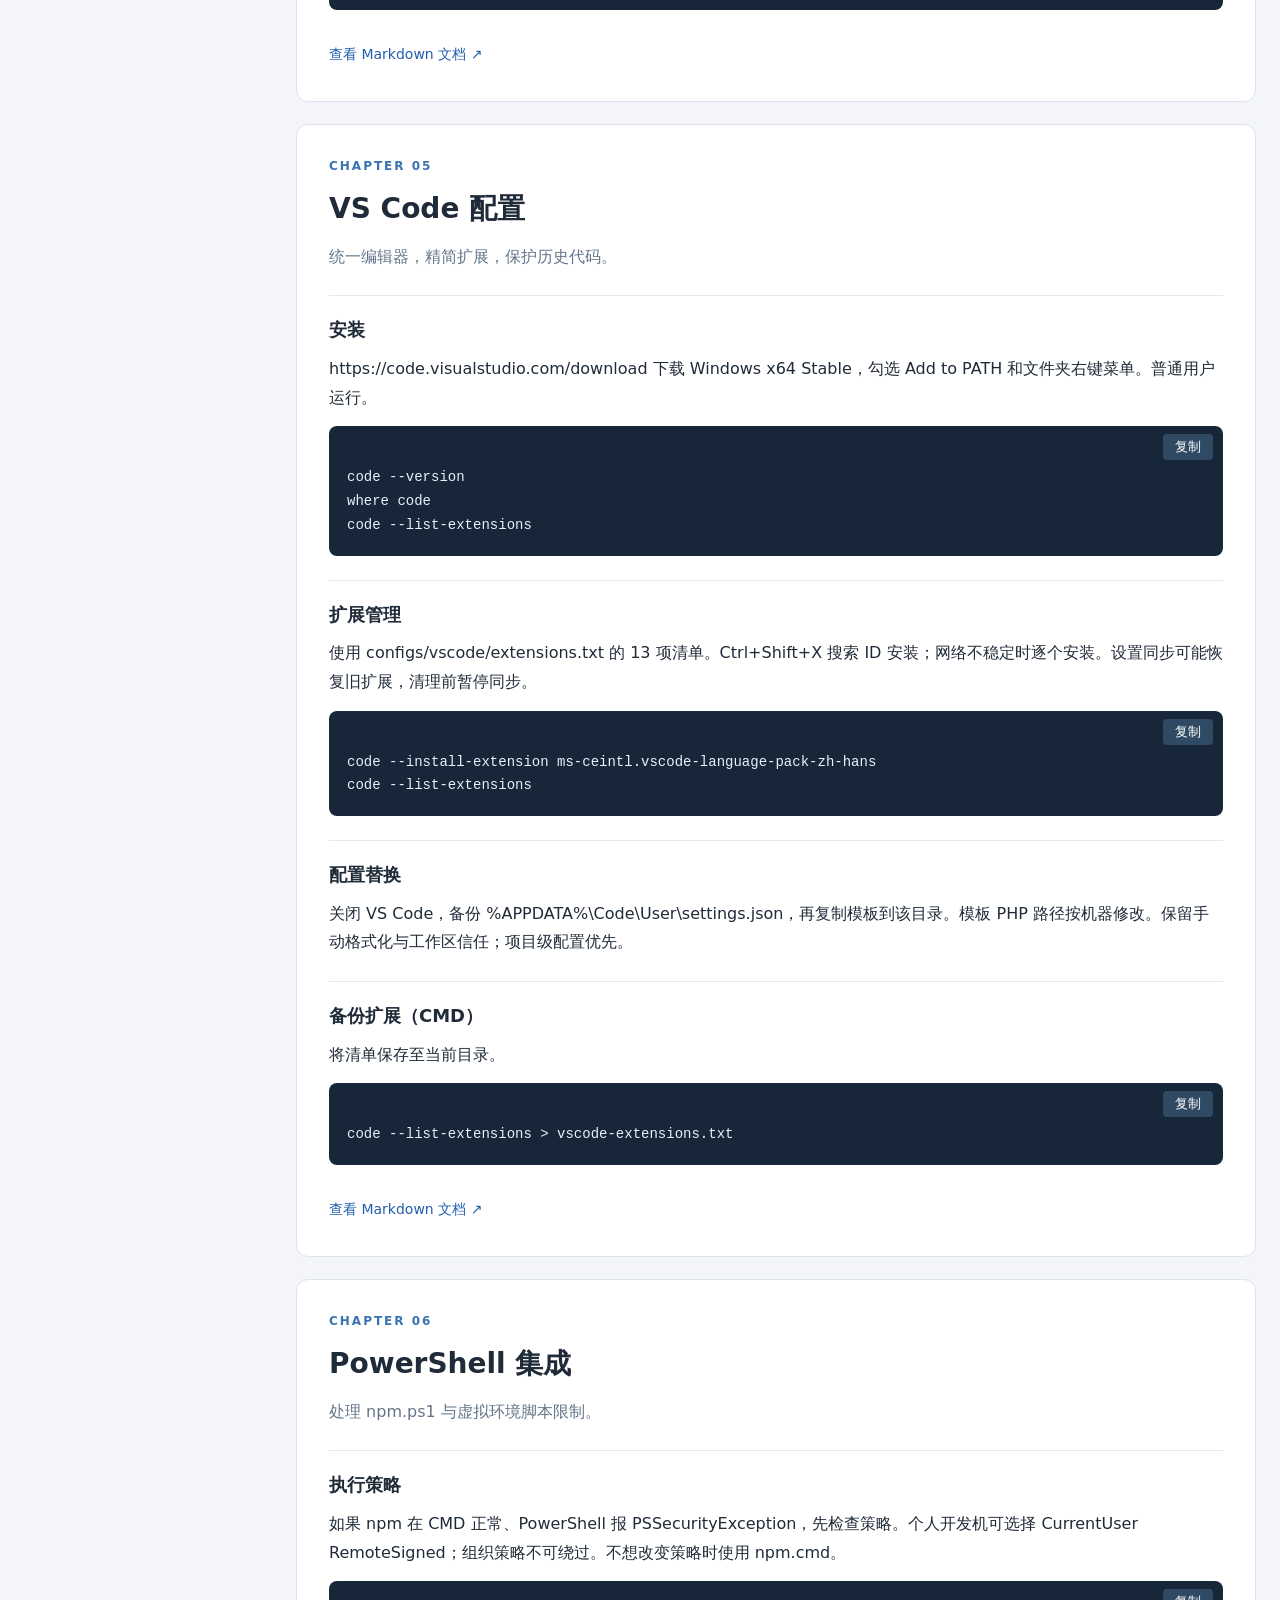
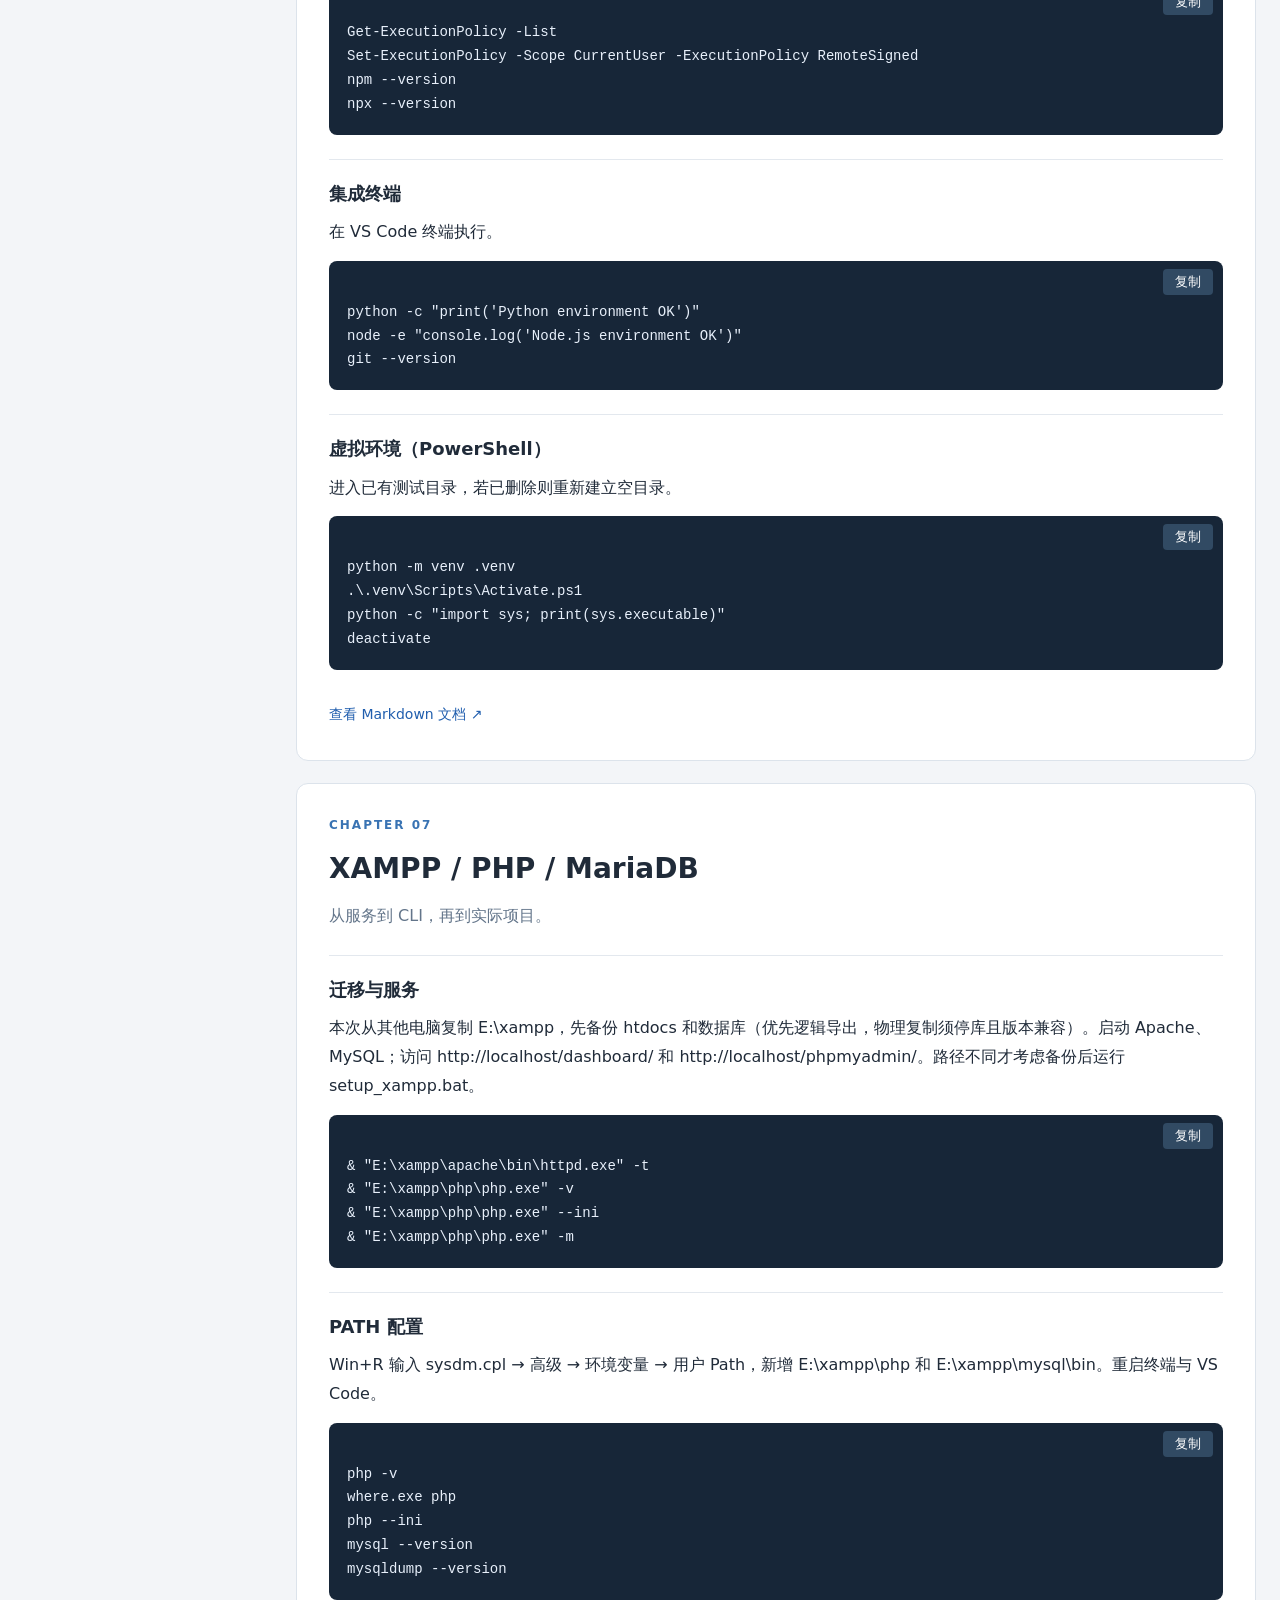
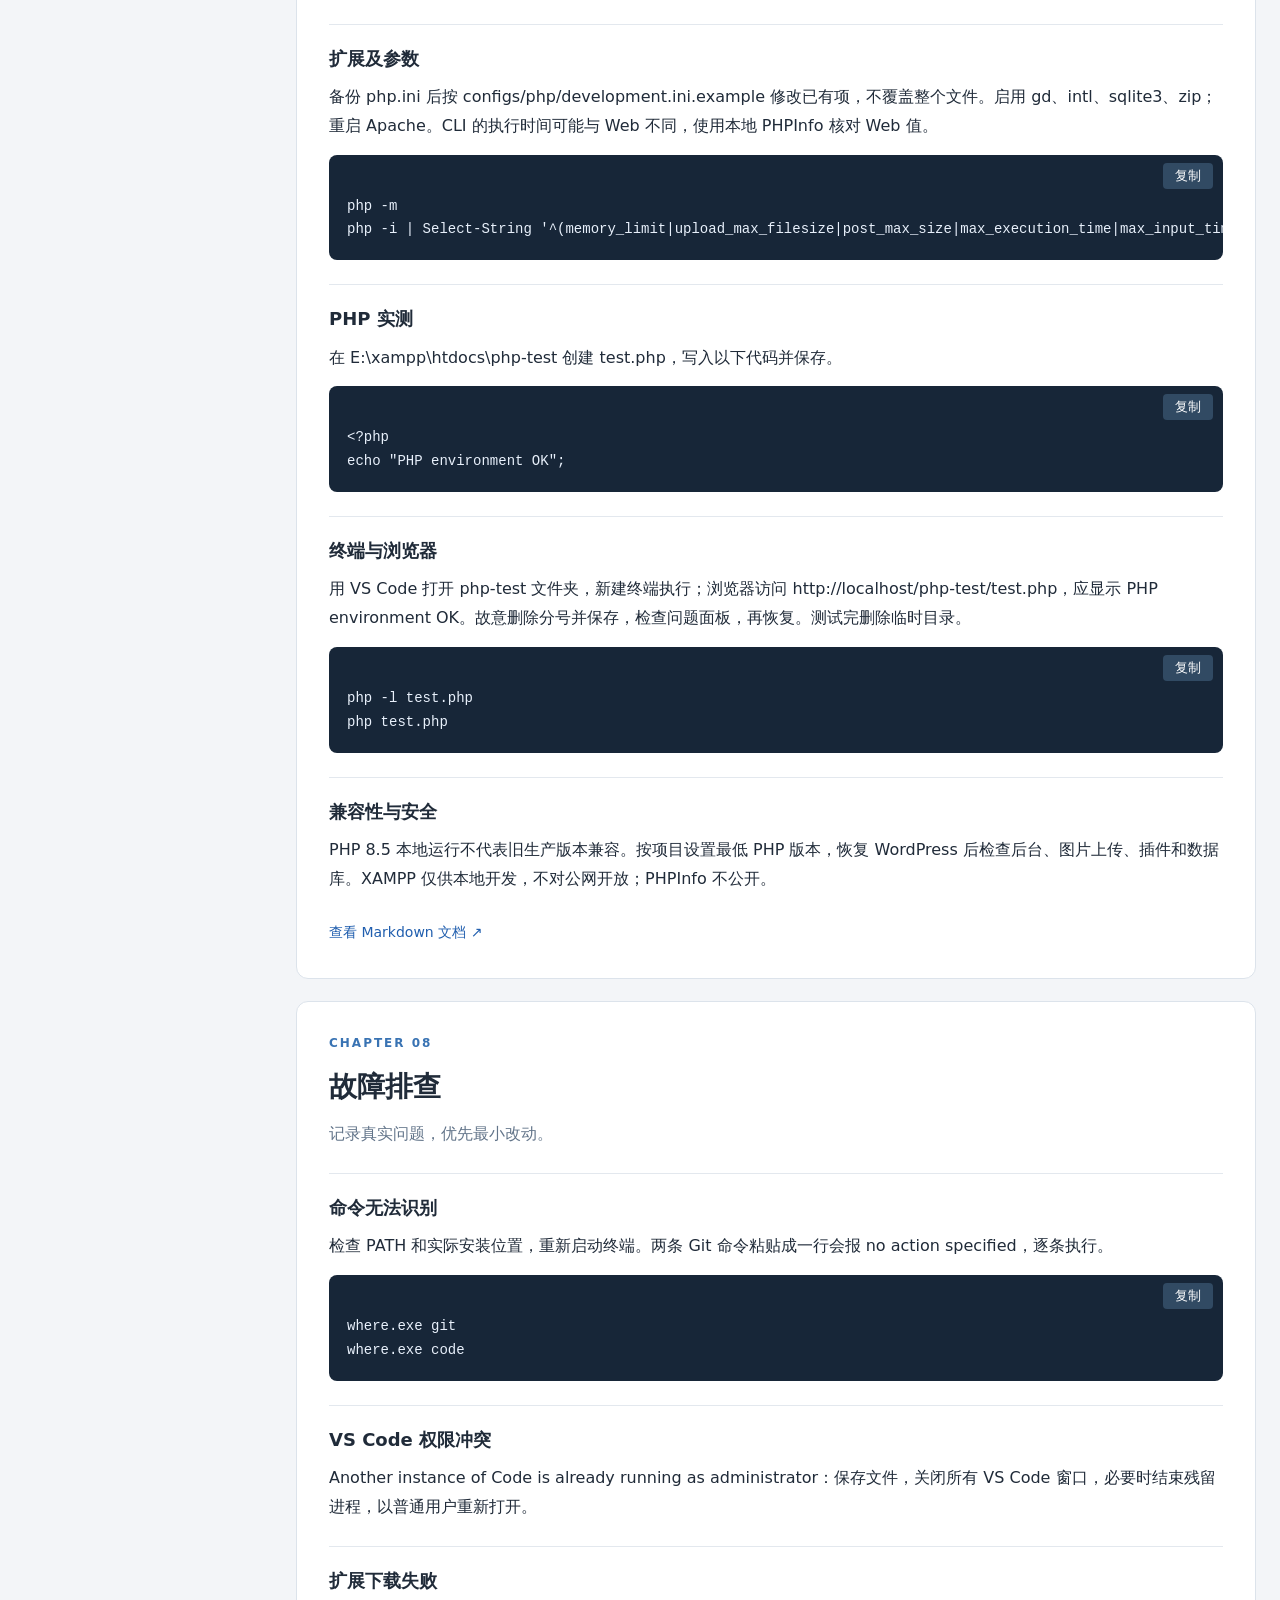
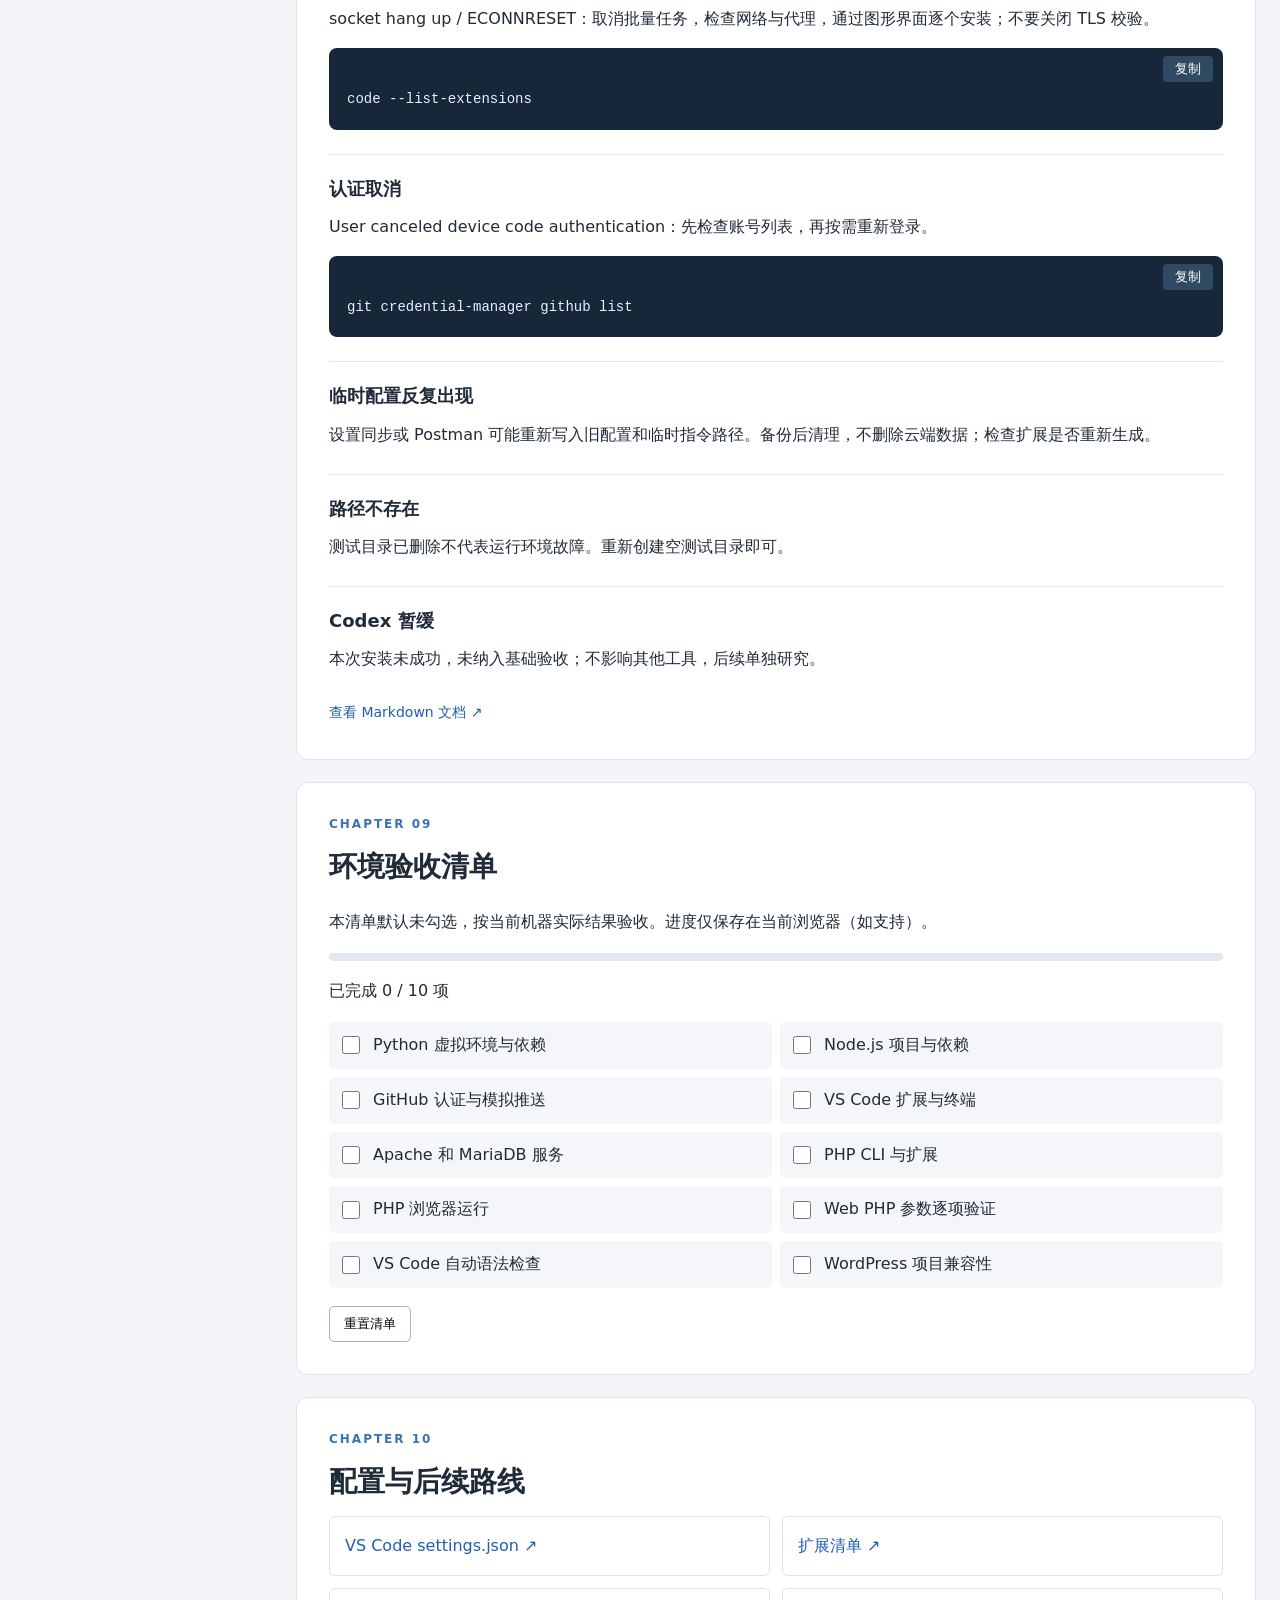
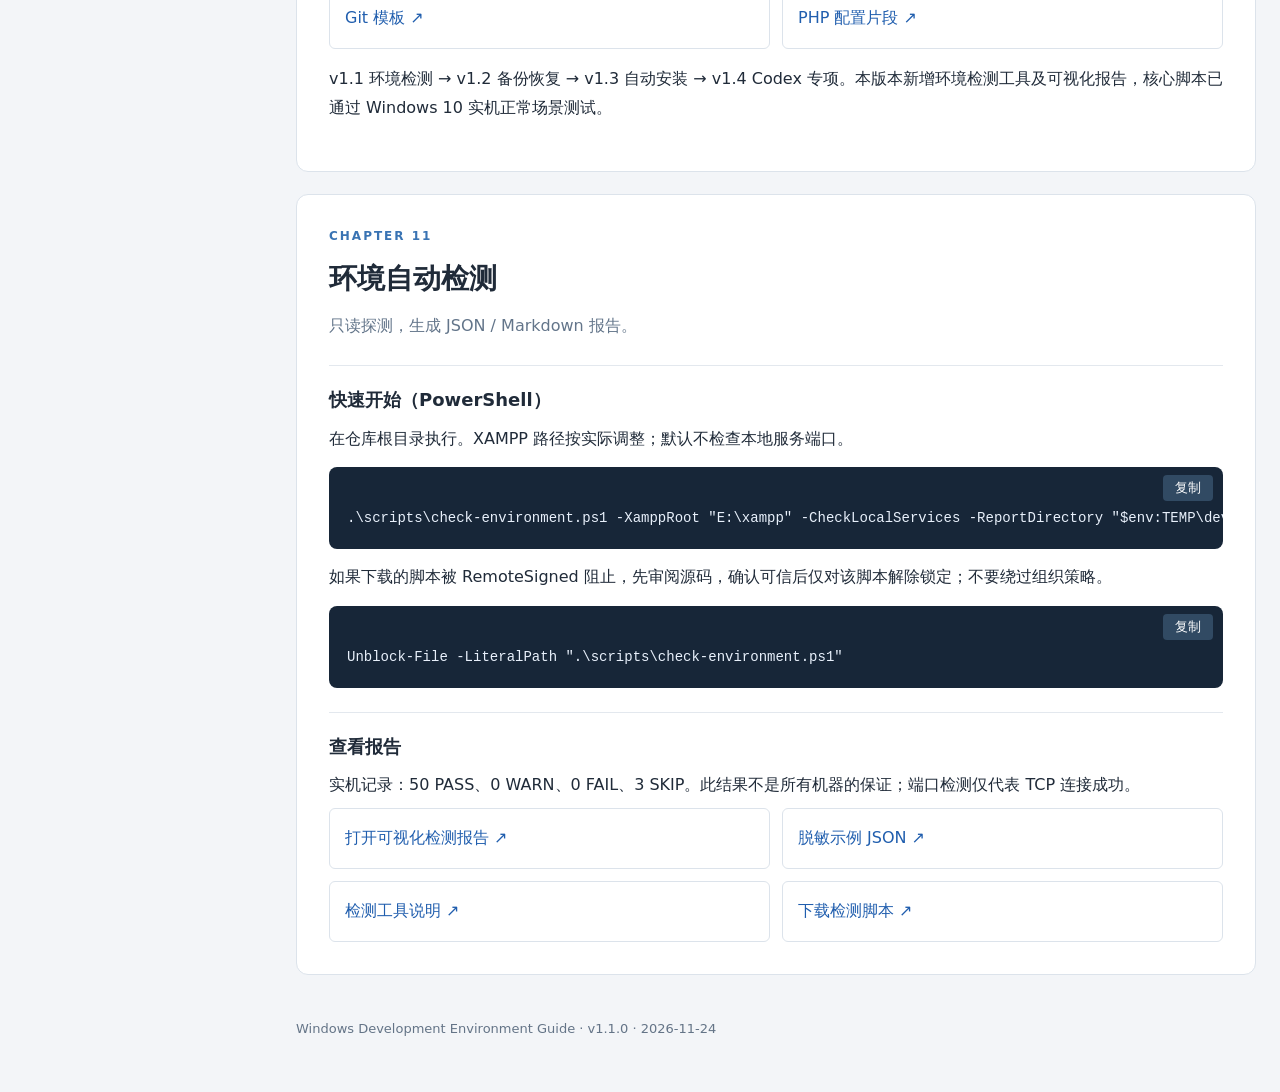
==== commit 7d611c22: "feat: 新增开发环境自动检测工具及可视化诊断报告 - 新增 PowerShell 开发环境自动检测脚本 - 支持 Python、Node.js、Git、VS Code、PHP、XAMPP 及 Ma" ====
--- a/index.html
+++ b/index.html
@@ -1,4 +1,4 @@
-<!doctype html><html lang="zh-CN"><head><meta charset="utf-8"><meta name="viewport" content="width=device-width,initial-scale=1"><title>Windows 开发环境搭建与恢复指南</title><link rel="stylesheet" href="assets/css/style.css"><script defer src="assets/js/main.js"></script></head><body><header class="top"><a href="#top">DEV / WORKSTATION</a><span>实践指南 · V1.0.0</span></header><div class="layout" id="top"><aside><div class="nav-title">操作目录</div><nav><a href="#planning"><span>01</span>环境规划</a><a href="#python"><span>02</span>Python 环境</a><a href="#nodejs"><span>03</span>Node.js 环境</a><a href="#git-github"><span>04</span>Git 与 GitHub</a><a href="#vscode"><span>05</span>VS Code 配置</a><a href="#powershell"><span>06</span>PowerShell 集成</a><a href="#xampp-php"><span>07</span>XAMPP / PHP / MariaDB</a><a href="#troubleshooting"><span>08</span>故障排查</a><a href="#acceptance"><span>09</span>验收清单</a><a href="#resources"><span>10</span>配置与路线</a></nav><a class="repo" href="https://github.com/coowinit/windows-dev-environment-guide">GitHub ↗</a></aside><main><div class="hero"><div class="kicker">WINDOWS DEVELOPMENT GUIDE / 2026.11</div><h1>Windows 开发环境<br>搭建与恢复指南</h1><p>从系统重装到开发就绪。独立运行环境、统一开发工具、可复用的配置与真实故障排查记录。</p><div class="tags"><span>Python</span><span>Node.js</span><span>Git / GitHub</span><span>VS Code</span><span>XAMPP</span></div><a class="primary" href="#planning">开始搭建 ↓</a></div><div class="stats"><div><b>08</b><span>专项指南</span></div><div><b>13</b><span>核心扩展</span></div><div><b>04</b><span>配置模板</span></div></div><section id="planning" class="chapter"><div class="kicker">CHAPTER 01</div><h2>环境规划</h2><p class="lead">先分离系统、工具与项目数据。</p><article><h3>目录与版本</h3><p>本次实测：Python 3.13.17、Node.js 24.22.3、Git 2.56.1.windows.1、VS Code 1.147.0、PHP 8.5.13、Apache 2.4.71、MariaDB 10.11.19、phpMyAdmin 5.2.3。版本仅为 2026-11-24 实测记录，并非最新版本推荐。项目保存在 E:\projects，XAMPP 位于 E:\xampp；其他机器按实际路径调整。</p></article><article><h3>恢复顺序</h3><p>备份项目和数据库 → 安装运行环境 → Git 认证 → 编辑器配置 → XAMPP → 项目验收。优先官方安装包；不必为统一目录移动已有项目。</p></article><a class="doc" href="docs/planning.md">查看 Markdown 文档 ↗</a></section><section id="python" class="chapter"><div class="kicker">CHAPTER 02</div><h2>Python 环境</h2><p class="lead">独立虚拟环境，按项目管理依赖。</p><article><h3>安装</h3><p>从 https://www.python.org/downloads/windows/ 获取受支持版本的 Windows x64 安装程序，传统安装器勾选 Add python.exe to PATH。重新打开 CMD。</p><div class="code"><button class="copy" type="button">复制</button><pre><code>python --version
+<!doctype html><html lang="zh-CN"><head><meta charset="utf-8"><meta name="viewport" content="width=device-width,initial-scale=1"><title>Windows 开发环境搭建与恢复指南</title><link rel="stylesheet" href="assets/css/style.css"><script defer src="assets/js/main.js"></script></head><body><header class="top"><a href="#top">DEV / WORKSTATION</a><span>实践指南 · V1.1.0</span></header><div class="layout" id="top"><aside><div class="nav-title">操作目录</div><nav><a href="#planning"><span>01</span>环境规划</a><a href="#python"><span>02</span>Python 环境</a><a href="#nodejs"><span>03</span>Node.js 环境</a><a href="#git-github"><span>04</span>Git 与 GitHub</a><a href="#vscode"><span>05</span>VS Code 配置</a><a href="#powershell"><span>06</span>PowerShell 集成</a><a href="#xampp-php"><span>07</span>XAMPP / PHP / MariaDB</a><a href="#troubleshooting"><span>08</span>故障排查</a><a href="#acceptance"><span>09</span>验收清单</a><a href="#resources"><span>10</span>配置与路线</a><a href="#diagnostics"><span>11</span>环境自动检测</a></nav><a class="repo" href="https://github.com/coowinit/windows-dev-environment-guide">GitHub ↗</a></aside><main><div class="hero"><div class="kicker">WINDOWS DEVELOPMENT GUIDE / 2026.11</div><h1>Windows 开发环境<br>搭建与恢复指南</h1><p>从系统重装到开发就绪。独立运行环境、统一开发工具、可复用的配置与真实故障排查记录。</p><div class="tags"><span>Python</span><span>Node.js</span><span>Git / GitHub</span><span>VS Code</span><span>XAMPP</span></div><a class="primary" href="#planning">开始搭建 ↓</a></div><div class="stats"><div><b>08</b><span>专项指南</span></div><div><b>13</b><span>核心扩展</span></div><div><b>04</b><span>配置模板</span></div></div><section id="planning" class="chapter"><div class="kicker">CHAPTER 01</div><h2>环境规划</h2><p class="lead">先分离系统、工具与项目数据。</p><article><h3>目录与版本</h3><p>本次实测：Python 3.13.17、Node.js 24.22.3、Git 2.56.1.windows.1、VS Code 1.147.0、PHP 8.5.13、Apache 2.4.71、MariaDB 10.11.19、phpMyAdmin 5.2.3。版本仅为 2026-11-24 实测记录，并非最新版本推荐。项目保存在 E:\projects，XAMPP 位于 E:\xampp；其他机器按实际路径调整。</p></article><article><h3>恢复顺序</h3><p>备份项目和数据库 → 安装运行环境 → Git 认证 → 编辑器配置 → XAMPP → 项目验收。优先官方安装包；不必为统一目录移动已有项目。</p></article><a class="doc" href="docs/planning.md">查看 Markdown 文档 ↗</a></section><section id="python" class="chapter"><div class="kicker">CHAPTER 02</div><h2>Python 环境</h2><p class="lead">独立虚拟环境，按项目管理依赖。</p><article><h3>安装</h3><p>从 https://www.python.org/downloads/windows/ 获取受支持版本的 Windows x64 安装程序，传统安装器勾选 Add python.exe to PATH。重新打开 CMD。</p><div class="code"><button class="copy" type="button">复制</button><pre><code>python --version
 py --version
 where python
 python -m pip --version
@@ -50,4 +50,4 @@
 php -i | Select-String &#x27;^(memory_limit|upload_max_filesize|post_max_size|max_execution_time|max_input_time|max_input_vars|date.timezone|display_errors|log_errors|error_reporting|extension_dir) =&gt;&#x27;</code></pre></div></article><article><h3>PHP 实测</h3><p>在 E:\xampp\htdocs\php-test 创建 test.php，写入以下代码并保存。</p><div class="code"><button class="copy" type="button">复制</button><pre><code>&lt;?php
 echo &quot;PHP environment OK&quot;;</code></pre></div></article><article><h3>终端与浏览器</h3><p>用 VS Code 打开 php-test 文件夹，新建终端执行；浏览器访问 http://localhost/php-test/test.php，应显示 PHP environment OK。故意删除分号并保存，检查问题面板，再恢复。测试完删除临时目录。</p><div class="code"><button class="copy" type="button">复制</button><pre><code>php -l test.php
 php test.php</code></pre></div></article><article><h3>兼容性与安全</h3><p>PHP 8.5 本地运行不代表旧生产版本兼容。按项目设置最低 PHP 版本，恢复 WordPress 后检查后台、图片上传、插件和数据库。XAMPP 仅供本地开发，不对公网开放；PHPInfo 不公开。</p></article><a class="doc" href="docs/xampp-php.md">查看 Markdown 文档 ↗</a></section><section id="troubleshooting" class="chapter"><div class="kicker">CHAPTER 08</div><h2>故障排查</h2><p class="lead">记录真实问题，优先最小改动。</p><article><h3>命令无法识别</h3><p>检查 PATH 和实际安装位置，重新启动终端。两条 Git 命令粘贴成一行会报 no action specified，逐条执行。</p><div class="code"><button class="copy" type="button">复制</button><pre><code>where.exe git
-where.exe code</code></pre></div></article><article><h3>VS Code 权限冲突</h3><p>Another instance of Code is already running as administrator：保存文件，关闭所有 VS Code 窗口，必要时结束残留进程，以普通用户重新打开。</p></article><article><h3>扩展下载失败</h3><p>socket hang up / ECONNRESET：取消批量任务，检查网络与代理，通过图形界面逐个安装；不要关闭 TLS 校验。</p><div class="code"><button class="copy" type="button">复制</button><pre><code>code --list-extensions</code></pre></div></article><article><h3>认证取消</h3><p>User canceled device code authentication：先检查账号列表，再按需重新登录。</p><div class="code"><button class="copy" type="button">复制</button><pre><code>git credential-manager github list</code></pre></div></article><article><h3>临时配置反复出现</h3><p>设置同步或 Postman 可能重新写入旧配置和临时指令路径。备份后清理，不删除云端数据；检查扩展是否重新生成。</p></article><article><h3>路径不存在</h3><p>测试目录已删除不代表运行环境故障。重新创建空测试目录即可。</p></article><article><h3>Codex 暂缓</h3><p>本次安装未成功，未纳入基础验收；不影响其他工具，后续单独研究。</p></article><a class="doc" href="docs/troubleshooting.md">查看 Markdown 文档 ↗</a></section><section id="acceptance" class="chapter"><div class="kicker">CHAPTER 09</div><h2>环境验收清单</h2><p>本清单默认未勾选，按当前机器实际结果验收。进度仅保存在当前浏览器（如支持）。</p><div class="progress"><div id="bar"></div></div><p id="count" aria-live="polite"></p><div class="checks"><label><input type="checkbox" data-check="0">Python 虚拟环境与依赖</label><label><input type="checkbox" data-check="1">Node.js 项目与依赖</label><label><input type="checkbox" data-check="2">GitHub 认证与模拟推送</label><label><input type="checkbox" data-check="3">VS Code 扩展与终端</label><label><input type="checkbox" data-check="4">Apache 和 MariaDB 服务</label><label><input type="checkbox" data-check="5">PHP CLI 与扩展</label><label><input type="checkbox" data-check="6">PHP 浏览器运行</label><label><input type="checkbox" data-check="7">Web PHP 参数逐项验证</label><label><input type="checkbox" data-check="8">VS Code 自动语法检查</label><label><input type="checkbox" data-check="9">WordPress 项目兼容性</label></div><button id="reset" type="button">重置清单</button></section><section id="resources" class="chapter"><div class="kicker">CHAPTER 10</div><h2>配置与后续路线</h2><div class="resources"><a href="configs/vscode/settings.json">VS Code settings.json ↗</a><a href="configs/vscode/extensions.txt">扩展清单 ↗</a><a href="configs/git/gitconfig.example">Git 模板 ↗</a><a href="configs/php/development.ini.example">PHP 配置片段 ↗</a></div><p>v1.1 环境检测 → v1.2 备份恢复 → v1.3 自动安装 → v1.4 Codex 专项。当前版本仅提供指南与配置，不包含未验证的自动化脚本。</p></section><footer>Windows Development Environment Guide · v1.0.0 · 2026-11-24</footer></main></div></body></html>
+where.exe code</code></pre></div></article><article><h3>VS Code 权限冲突</h3><p>Another instance of Code is already running as administrator：保存文件，关闭所有 VS Code 窗口，必要时结束残留进程，以普通用户重新打开。</p></article><article><h3>扩展下载失败</h3><p>socket hang up / ECONNRESET：取消批量任务，检查网络与代理，通过图形界面逐个安装；不要关闭 TLS 校验。</p><div class="code"><button class="copy" type="button">复制</button><pre><code>code --list-extensions</code></pre></div></article><article><h3>认证取消</h3><p>User canceled device code authentication：先检查账号列表，再按需重新登录。</p><div class="code"><button class="copy" type="button">复制</button><pre><code>git credential-manager github list</code></pre></div></article><article><h3>临时配置反复出现</h3><p>设置同步或 Postman 可能重新写入旧配置和临时指令路径。备份后清理，不删除云端数据；检查扩展是否重新生成。</p></article><article><h3>路径不存在</h3><p>测试目录已删除不代表运行环境故障。重新创建空测试目录即可。</p></article><article><h3>Codex 暂缓</h3><p>本次安装未成功，未纳入基础验收；不影响其他工具，后续单独研究。</p></article><a class="doc" href="docs/troubleshooting.md">查看 Markdown 文档 ↗</a></section><section id="acceptance" class="chapter"><div class="kicker">CHAPTER 09</div><h2>环境验收清单</h2><p>本清单默认未勾选，按当前机器实际结果验收。进度仅保存在当前浏览器（如支持）。</p><div class="progress"><div id="bar"></div></div><p id="count" aria-live="polite"></p><div class="checks"><label><input type="checkbox" data-check="0">Python 虚拟环境与依赖</label><label><input type="checkbox" data-check="1">Node.js 项目与依赖</label><label><input type="checkbox" data-check="2">GitHub 认证与模拟推送</label><label><input type="checkbox" data-check="3">VS Code 扩展与终端</label><label><input type="checkbox" data-check="4">Apache 和 MariaDB 服务</label><label><input type="checkbox" data-check="5">PHP CLI 与扩展</label><label><input type="checkbox" data-check="6">PHP 浏览器运行</label><label><input type="checkbox" data-check="7">Web PHP 参数逐项验证</label><label><input type="checkbox" data-check="8">VS Code 自动语法检查</label><label><input type="checkbox" data-check="9">WordPress 项目兼容性</label></div><button id="reset" type="button">重置清单</button></section><section id="resources" class="chapter"><div class="kicker">CHAPTER 10</div><h2>配置与后续路线</h2><div class="resources"><a href="configs/vscode/settings.json">VS Code settings.json ↗</a><a href="configs/vscode/extensions.txt">扩展清单 ↗</a><a href="configs/git/gitconfig.example">Git 模板 ↗</a><a href="configs/php/development.ini.example">PHP 配置片段 ↗</a></div><p>v1.1 环境检测 → v1.2 备份恢复 → v1.3 自动安装 → v1.4 Codex 专项。本版本新增环境检测工具及可视化报告，核心脚本已通过 Windows 10 实机正常场景测试。</p></section><section id="diagnostics" class="chapter"><div class="kicker">CHAPTER 11</div><h2>环境自动检测</h2><p class="lead">只读探测，生成 JSON / Markdown 报告。</p><article><h3>快速开始（PowerShell）</h3><p>在仓库根目录执行。XAMPP 路径按实际调整；默认不检查本地服务端口。</p><div class="code"><button class="copy" type="button">复制</button><pre><code>.\scripts\check-environment.ps1 -XamppRoot "E:\xampp" -CheckLocalServices -ReportDirectory "$env:TEMP\dev-environment-reports"</code></pre></div><p>如果下载的脚本被 RemoteSigned 阻止，先审阅源码，确认可信后仅对该脚本解除锁定；不要绕过组织策略。</p><div class="code"><button class="copy" type="button">复制</button><pre><code>Unblock-File -LiteralPath ".\scripts\check-environment.ps1"</code></pre></div></article><article><h3>查看报告</h3><p>实机记录：50 PASS、0 WARN、0 FAIL、3 SKIP。此结果不是所有机器的保证；端口检测仅代表 TCP 连接成功。</p><div class="resources"><a href="report.html">打开可视化检测报告 ↗</a><a href="examples/environment-report.json" download>脱敏示例 JSON ↗</a><a href="docs/environment-check.md">检测工具说明 ↗</a><a href="scripts/check-environment.ps1" download>下载检测脚本 ↗</a></div></article></section><footer>Windows Development Environment Guide · v1.1.0 · 2026-11-24</footer></main></div></body></html>
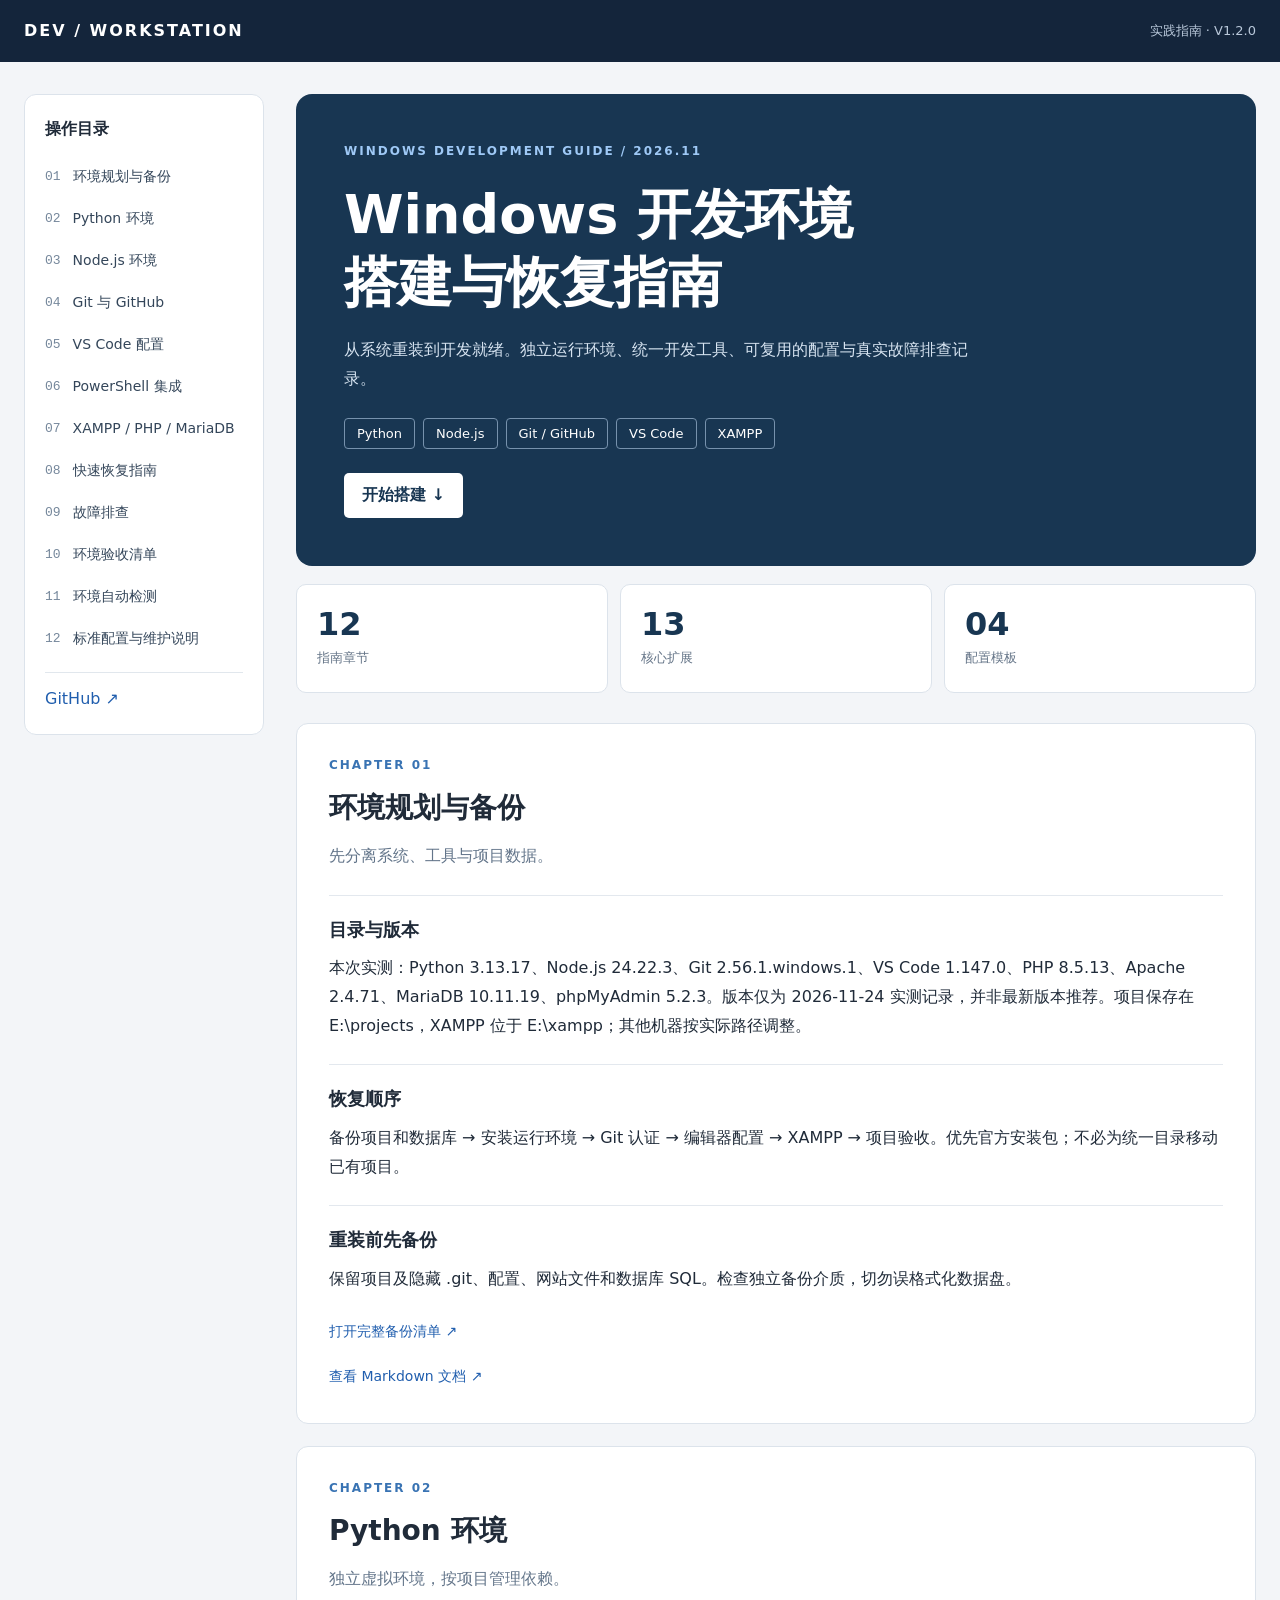
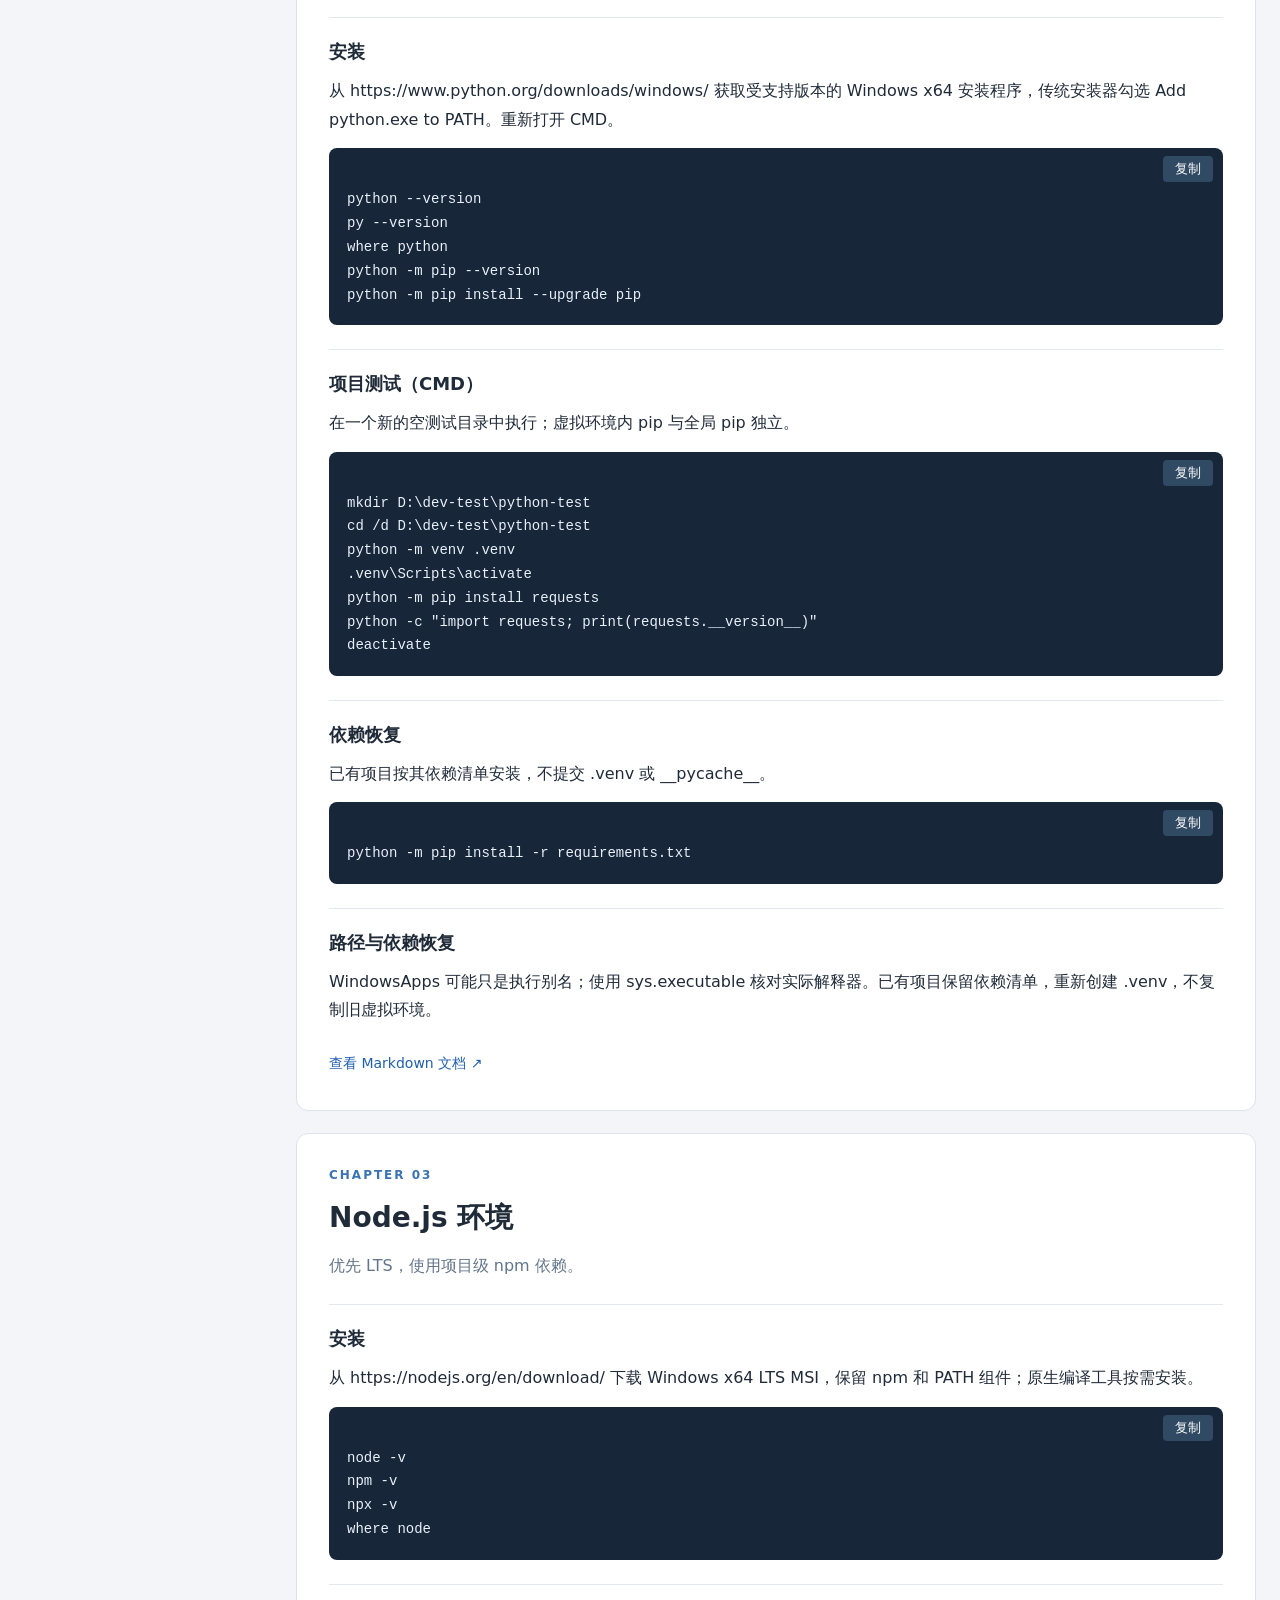
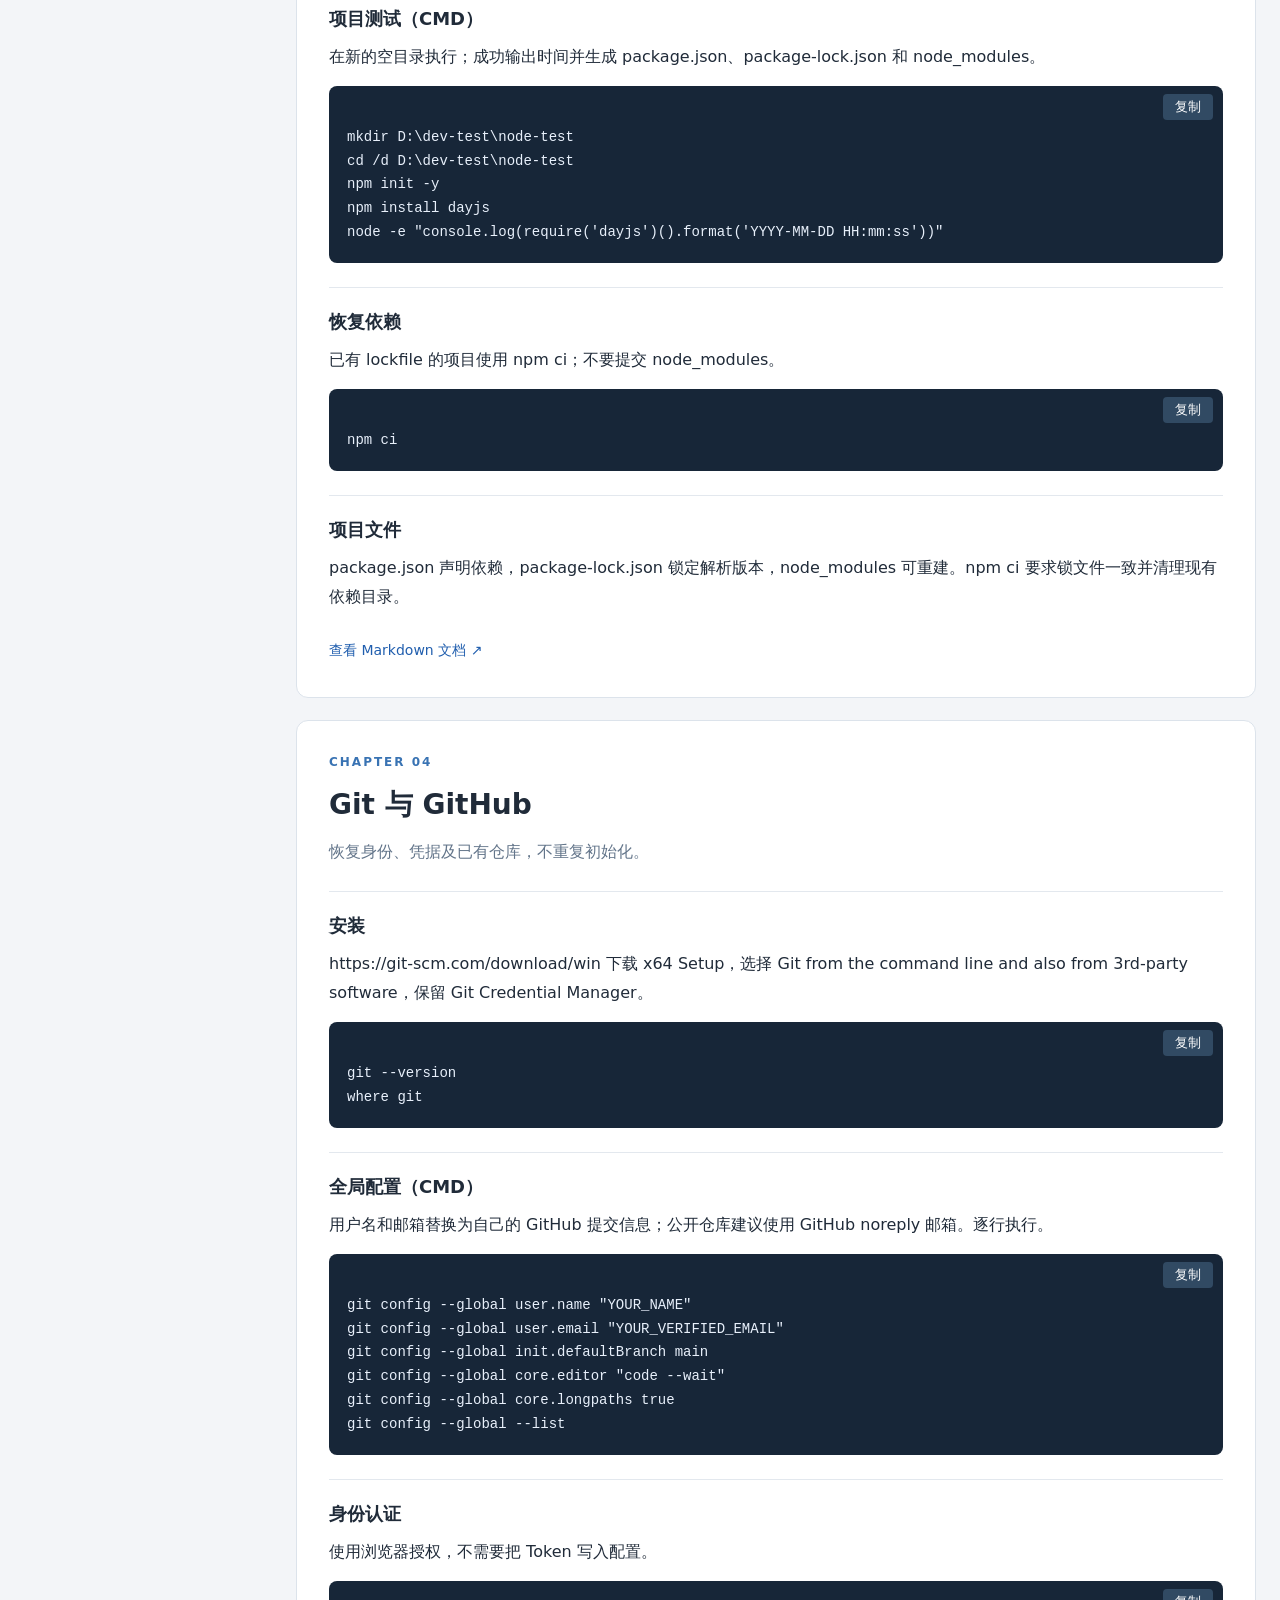
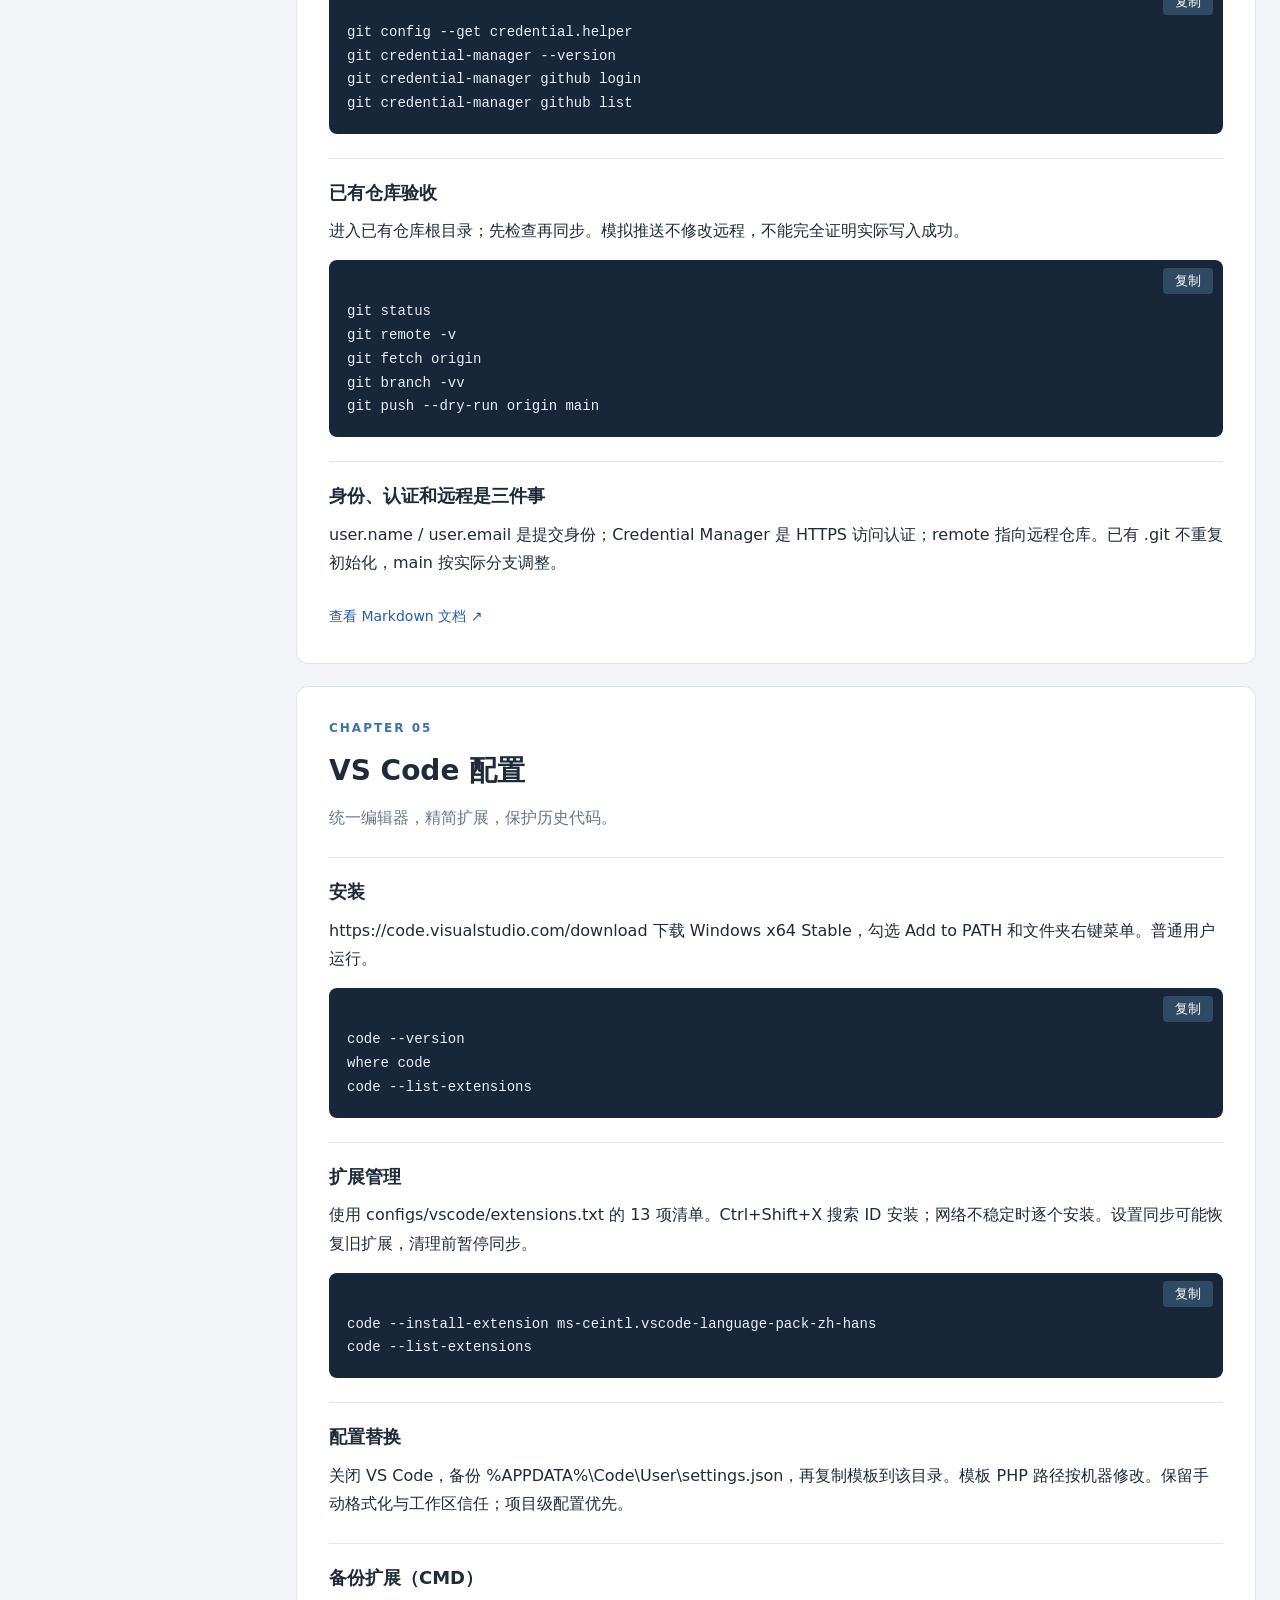
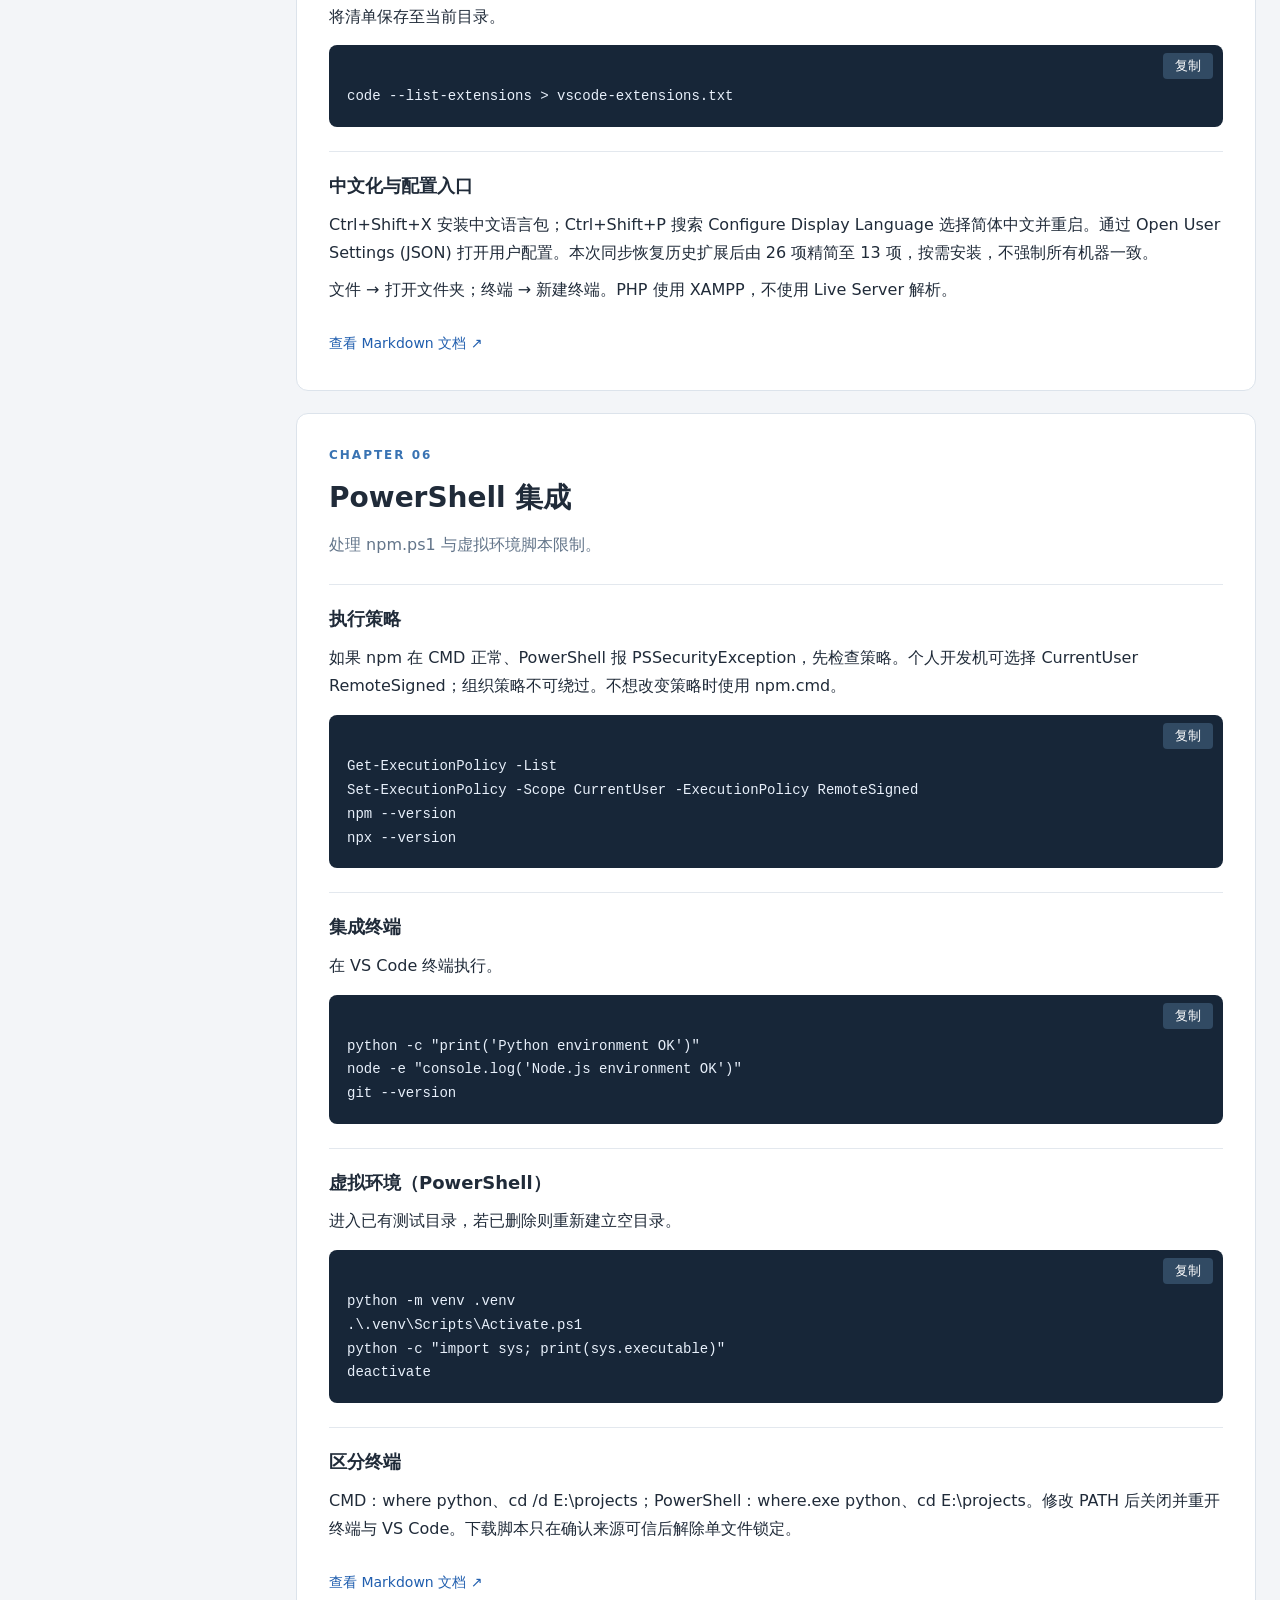
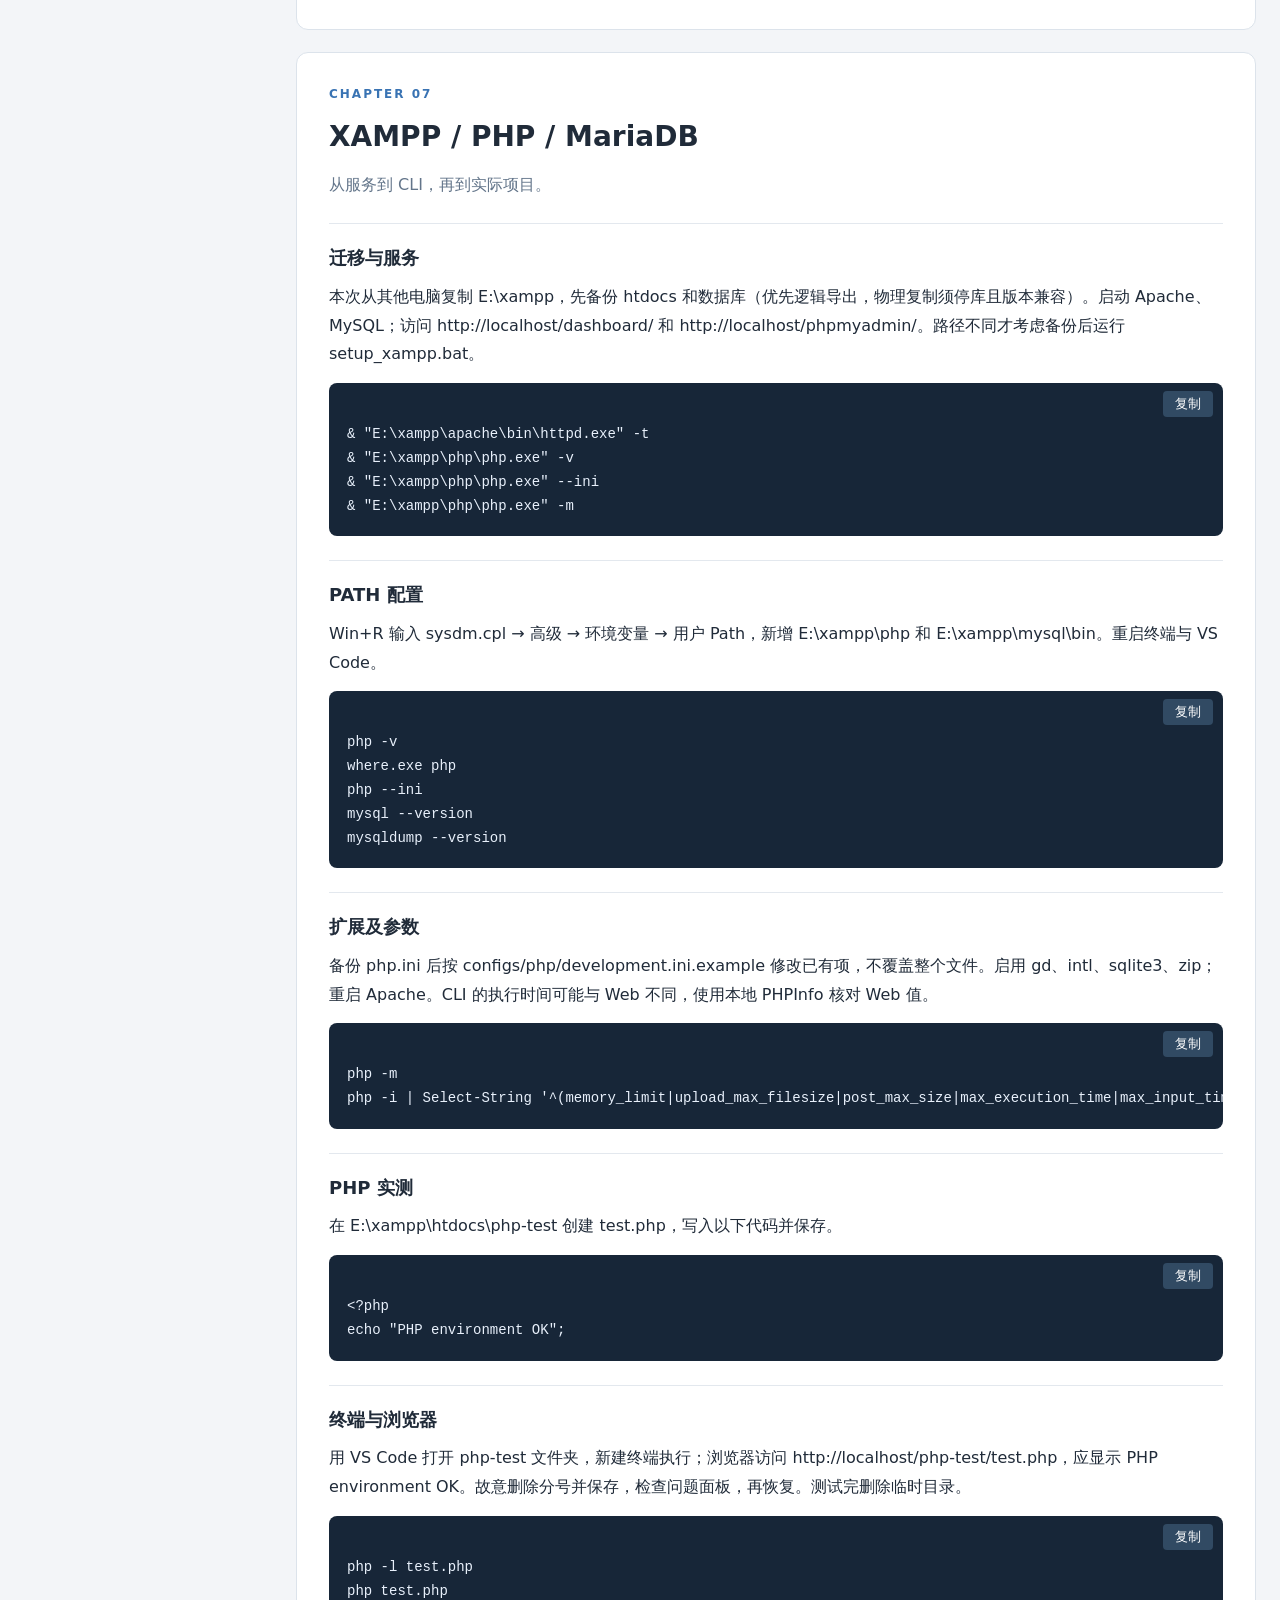
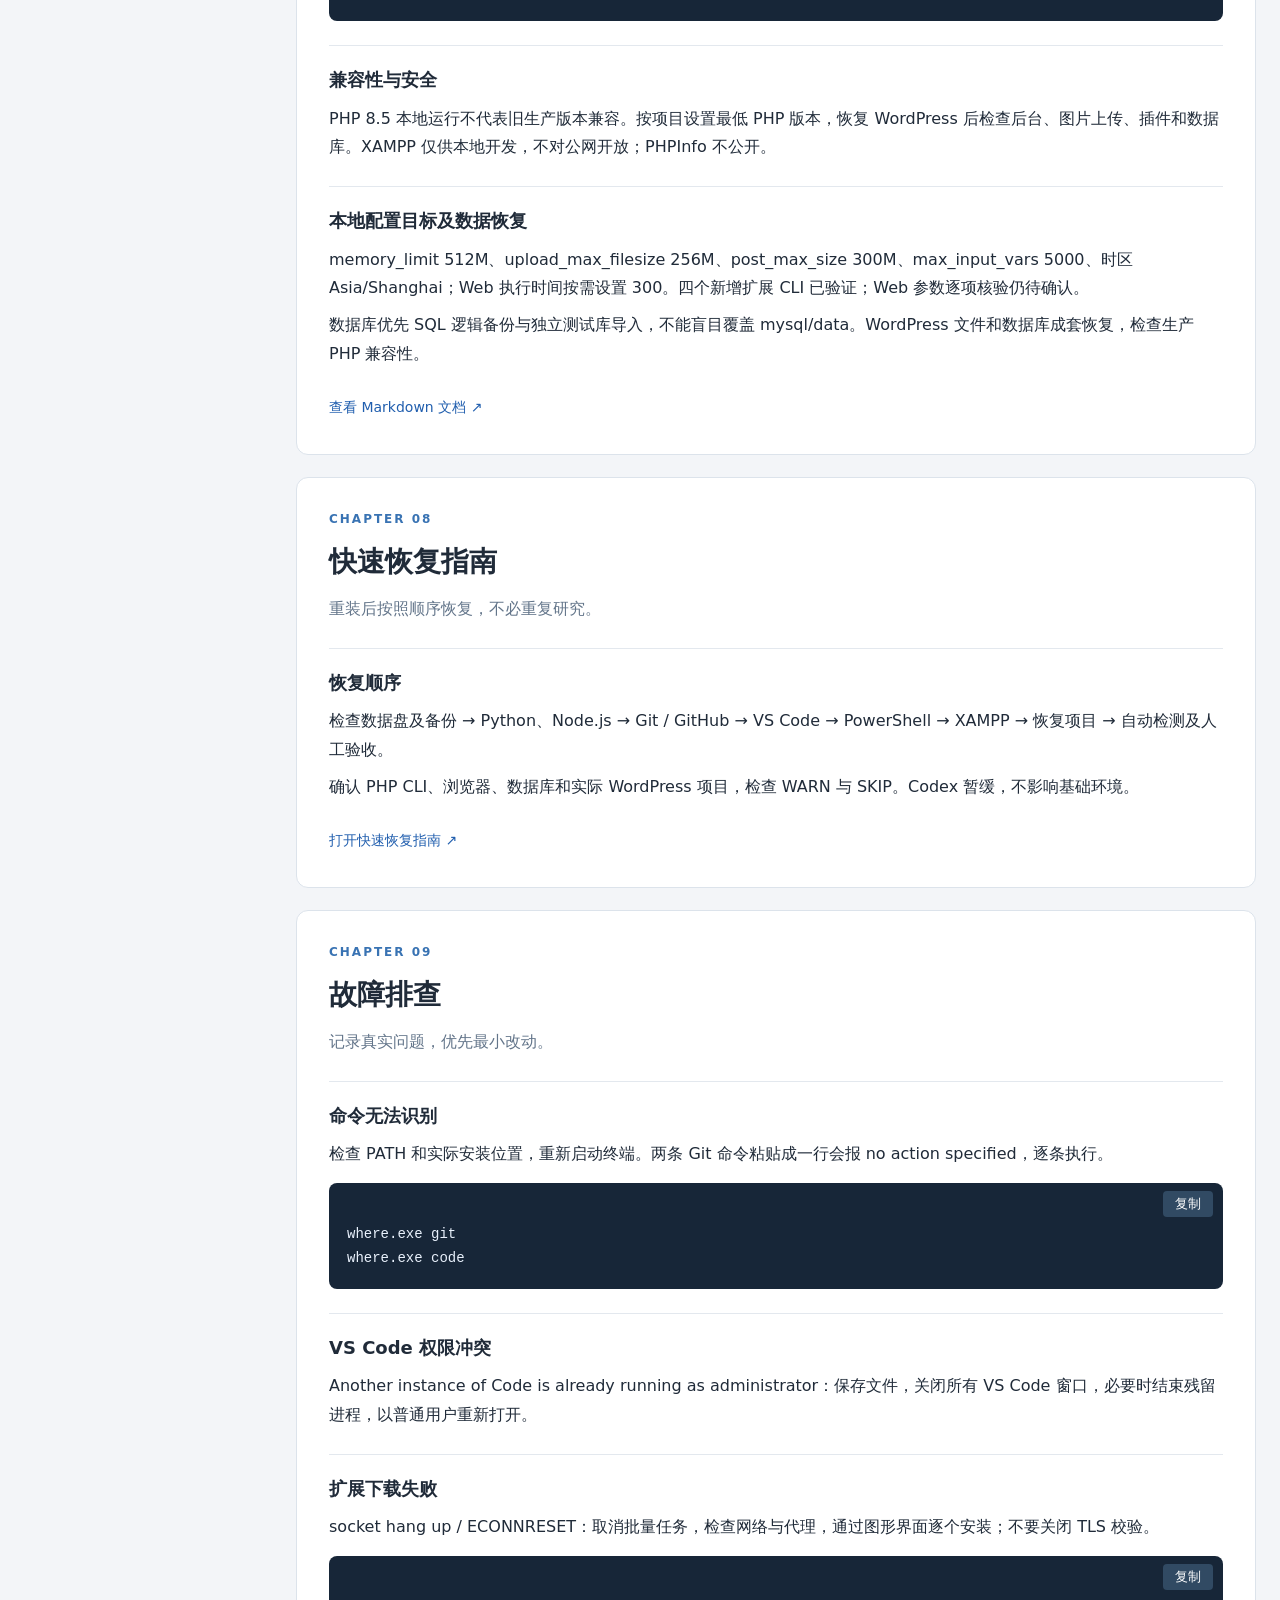
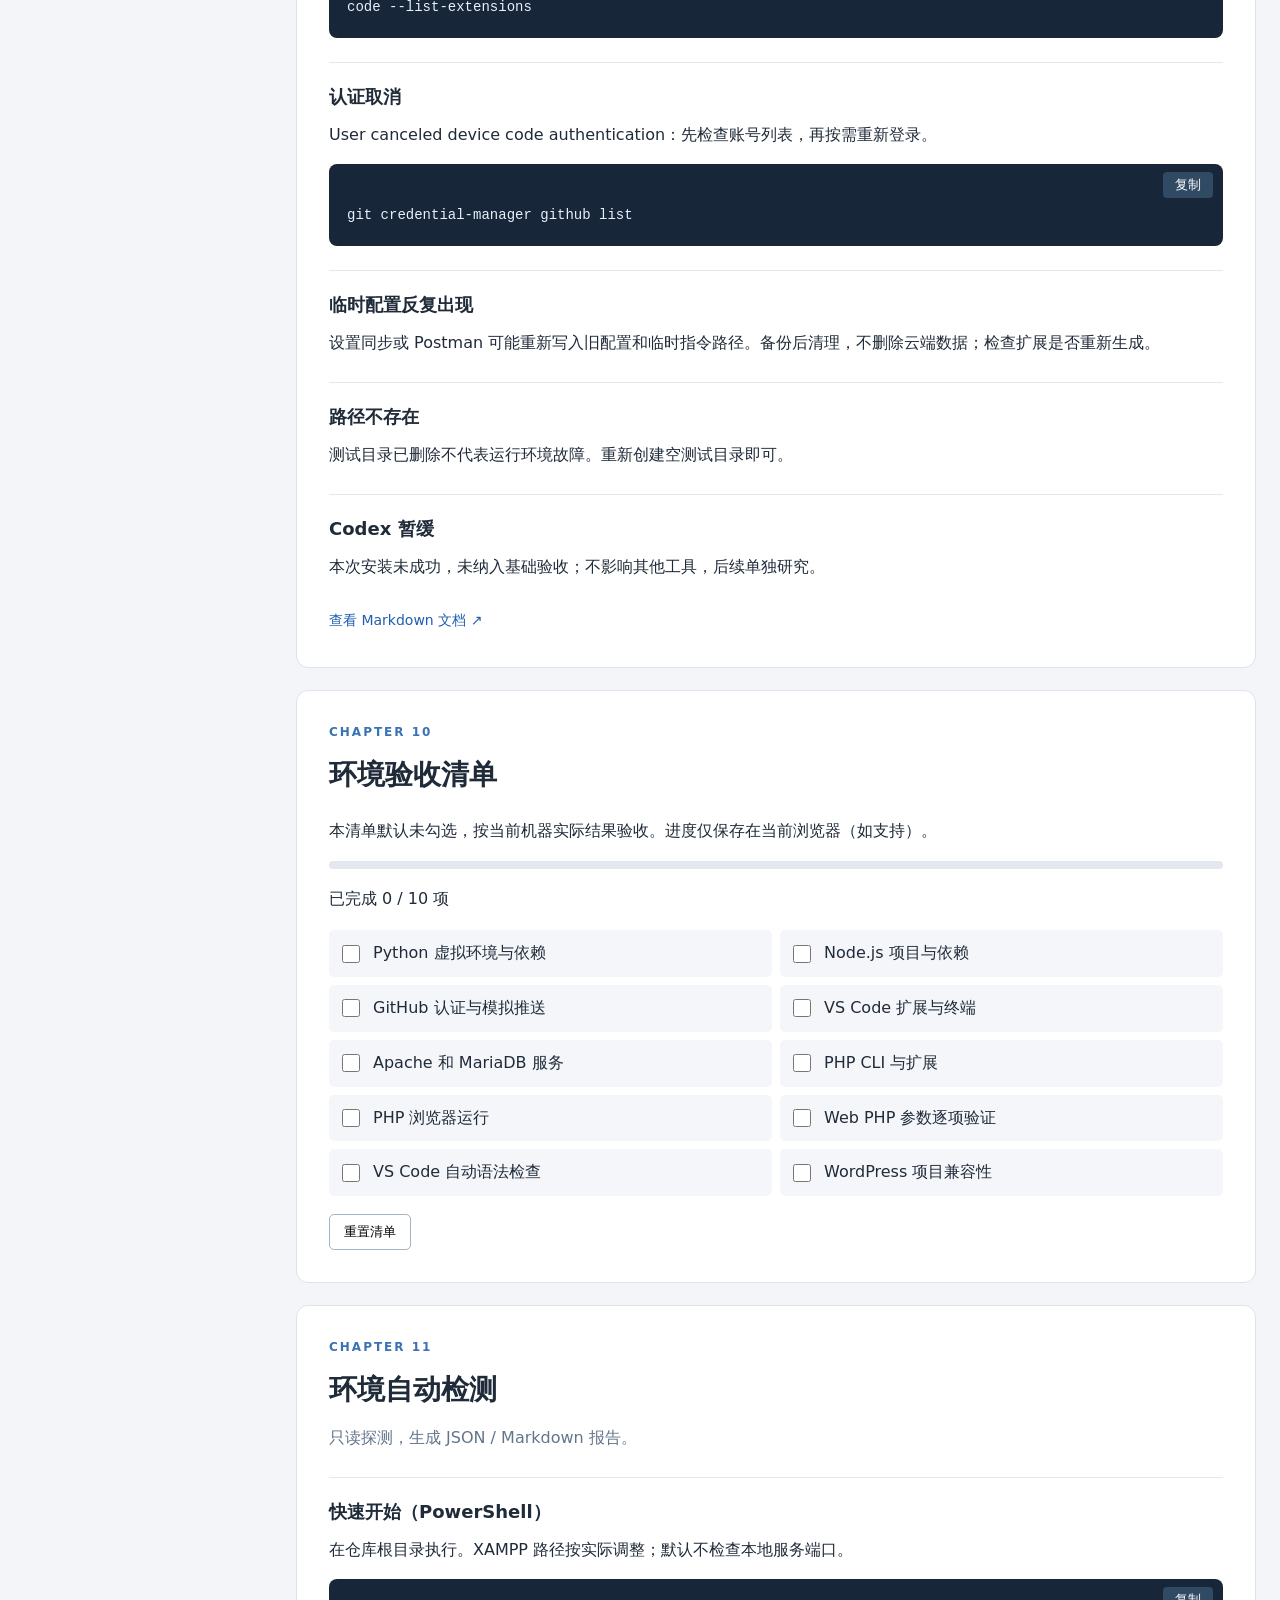
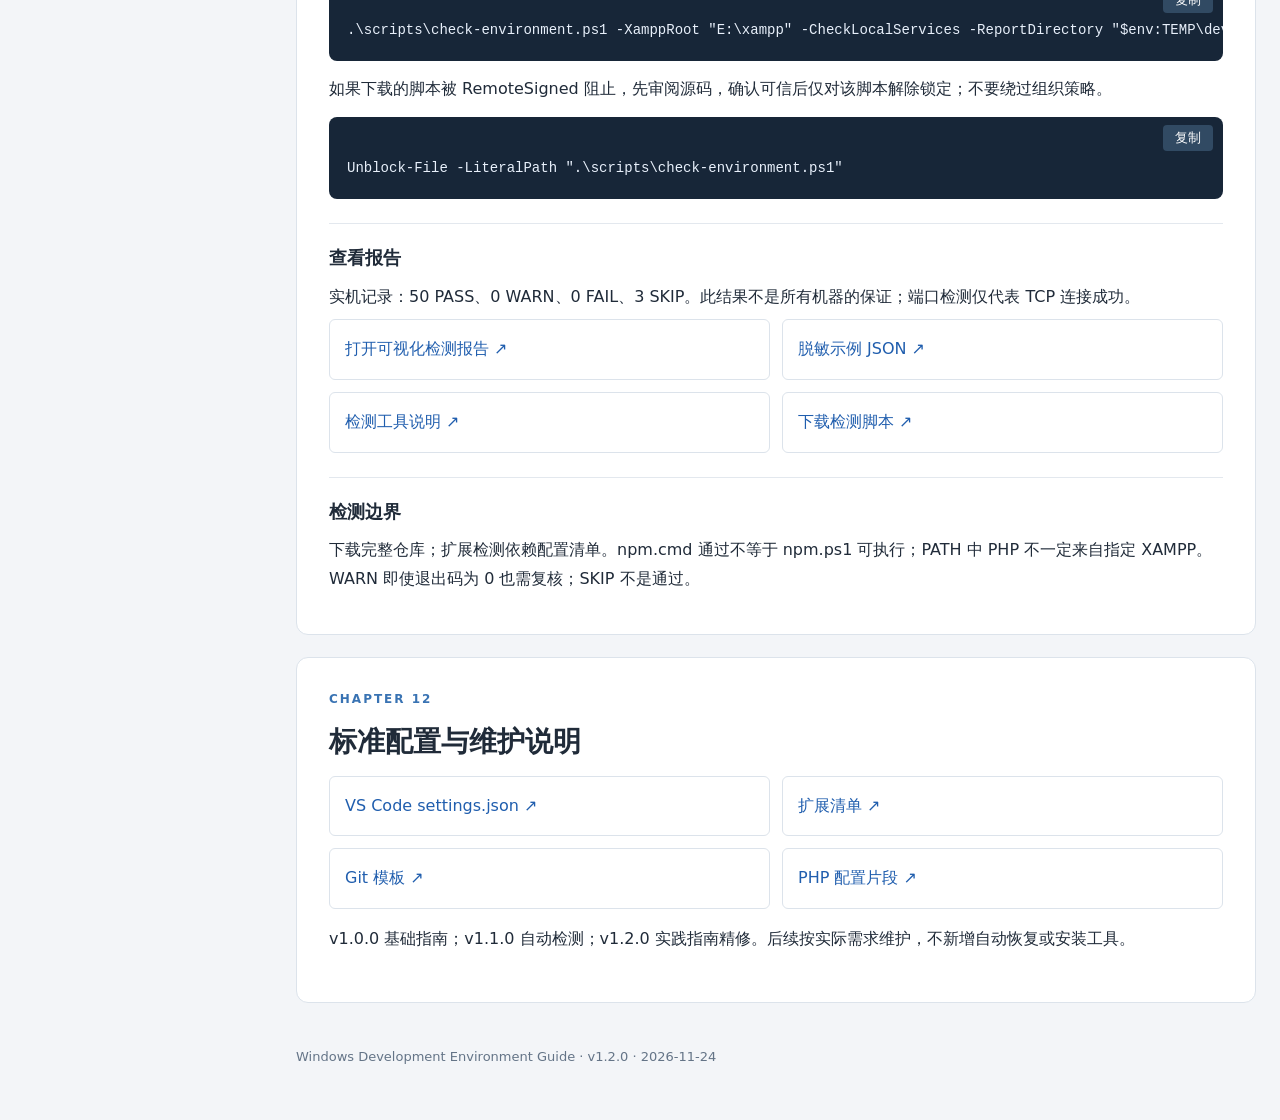
==== commit 329471be: "docs: 全面完善 Windows 开发环境实践指南及恢复清单 - 全面审校并完善 Windows 开发环境安装与配置指南 - 补充 Python、Node.js、Git、GitHub 和 VS C" ====
--- a/index.html
+++ b/index.html
@@ -1,4 +1,5 @@
-<!doctype html><html lang="zh-CN"><head><meta charset="utf-8"><meta name="viewport" content="width=device-width,initial-scale=1"><title>Windows 开发环境搭建与恢复指南</title><link rel="stylesheet" href="assets/css/style.css"><script defer src="assets/js/main.js"></script></head><body><header class="top"><a href="#top">DEV / WORKSTATION</a><span>实践指南 · V1.1.0</span></header><div class="layout" id="top"><aside><div class="nav-title">操作目录</div><nav><a href="#planning"><span>01</span>环境规划</a><a href="#python"><span>02</span>Python 环境</a><a href="#nodejs"><span>03</span>Node.js 环境</a><a href="#git-github"><span>04</span>Git 与 GitHub</a><a href="#vscode"><span>05</span>VS Code 配置</a><a href="#powershell"><span>06</span>PowerShell 集成</a><a href="#xampp-php"><span>07</span>XAMPP / PHP / MariaDB</a><a href="#troubleshooting"><span>08</span>故障排查</a><a href="#acceptance"><span>09</span>验收清单</a><a href="#resources"><span>10</span>配置与路线</a><a href="#diagnostics"><span>11</span>环境自动检测</a></nav><a class="repo" href="https://github.com/coowinit/windows-dev-environment-guide">GitHub ↗</a></aside><main><div class="hero"><div class="kicker">WINDOWS DEVELOPMENT GUIDE / 2026.11</div><h1>Windows 开发环境<br>搭建与恢复指南</h1><p>从系统重装到开发就绪。独立运行环境、统一开发工具、可复用的配置与真实故障排查记录。</p><div class="tags"><span>Python</span><span>Node.js</span><span>Git / GitHub</span><span>VS Code</span><span>XAMPP</span></div><a class="primary" href="#planning">开始搭建 ↓</a></div><div class="stats"><div><b>08</b><span>专项指南</span></div><div><b>13</b><span>核心扩展</span></div><div><b>04</b><span>配置模板</span></div></div><section id="planning" class="chapter"><div class="kicker">CHAPTER 01</div><h2>环境规划</h2><p class="lead">先分离系统、工具与项目数据。</p><article><h3>目录与版本</h3><p>本次实测：Python 3.13.17、Node.js 24.22.3、Git 2.56.1.windows.1、VS Code 1.147.0、PHP 8.5.13、Apache 2.4.71、MariaDB 10.11.19、phpMyAdmin 5.2.3。版本仅为 2026-11-24 实测记录，并非最新版本推荐。项目保存在 E:\projects，XAMPP 位于 E:\xampp；其他机器按实际路径调整。</p></article><article><h3>恢复顺序</h3><p>备份项目和数据库 → 安装运行环境 → Git 认证 → 编辑器配置 → XAMPP → 项目验收。优先官方安装包；不必为统一目录移动已有项目。</p></article><a class="doc" href="docs/planning.md">查看 Markdown 文档 ↗</a></section><section id="python" class="chapter"><div class="kicker">CHAPTER 02</div><h2>Python 环境</h2><p class="lead">独立虚拟环境，按项目管理依赖。</p><article><h3>安装</h3><p>从 https://www.python.org/downloads/windows/ 获取受支持版本的 Windows x64 安装程序，传统安装器勾选 Add python.exe to PATH。重新打开 CMD。</p><div class="code"><button class="copy" type="button">复制</button><pre><code>python --version
+<!DOCTYPE html>
+<html lang="zh-CN"><head><meta charset="utf-8"/><meta content="width=device-width,initial-scale=1" name="viewport"/><title>Windows 开发环境搭建与恢复指南</title><link href="assets/css/style.css" rel="stylesheet"/><script defer="" src="assets/js/main.js"></script></head><body><header class="top"><a href="#top">DEV / WORKSTATION</a><span>实践指南 · V1.2.0</span></header><div class="layout" id="top"><aside><div class="nav-title">操作目录</div><nav><a href="#planning"><span>01</span>环境规划与备份</a><a href="#python"><span>02</span>Python 环境</a><a href="#nodejs"><span>03</span>Node.js 环境</a><a href="#git-github"><span>04</span>Git 与 GitHub</a><a href="#vscode"><span>05</span>VS Code 配置</a><a href="#powershell"><span>06</span>PowerShell 集成</a><a href="#xampp-php"><span>07</span>XAMPP / PHP / MariaDB</a><a href="#quick-start"><span>08</span>快速恢复指南</a><a href="#troubleshooting"><span>09</span>故障排查</a><a href="#acceptance"><span>10</span>环境验收清单</a><a href="#diagnostics"><span>11</span>环境自动检测</a><a href="#resources"><span>12</span>标准配置与维护说明</a></nav><a class="repo" href="https://github.com/coowinit/windows-dev-environment-guide">GitHub ↗</a></aside><main><div class="hero"><div class="kicker">WINDOWS DEVELOPMENT GUIDE / 2026.11</div><h1>Windows 开发环境<br/>搭建与恢复指南</h1><p>从系统重装到开发就绪。独立运行环境、统一开发工具、可复用的配置与真实故障排查记录。</p><div class="tags"><span>Python</span><span>Node.js</span><span>Git / GitHub</span><span>VS Code</span><span>XAMPP</span></div><a class="primary" href="#planning">开始搭建 ↓</a></div><div class="stats"><div><b>12</b><span>指南章节</span></div><div><b>13</b><span>核心扩展</span></div><div><b>04</b><span>配置模板</span></div></div><section class="chapter" id="planning"><div class="kicker">CHAPTER 01</div><h2>环境规划与备份</h2><p class="lead">先分离系统、工具与项目数据。</p><article><h3>目录与版本</h3><p>本次实测：Python 3.13.17、Node.js 24.22.3、Git 2.56.1.windows.1、VS Code 1.147.0、PHP 8.5.13、Apache 2.4.71、MariaDB 10.11.19、phpMyAdmin 5.2.3。版本仅为 2026-11-24 实测记录，并非最新版本推荐。项目保存在 E:\projects，XAMPP 位于 E:\xampp；其他机器按实际路径调整。</p></article><article><h3>恢复顺序</h3><p>备份项目和数据库 → 安装运行环境 → Git 认证 → 编辑器配置 → XAMPP → 项目验收。优先官方安装包；不必为统一目录移动已有项目。</p></article><article><h3>重装前先备份</h3><p>保留项目及隐藏 .git、配置、网站文件和数据库 SQL。检查独立备份介质，切勿误格式化数据盘。</p><a class="doc" href="docs/backup-checklist.md">打开完整备份清单 ↗</a></article><a class="doc" href="docs/planning.md">查看 Markdown 文档 ↗</a></section><section class="chapter" id="python"><div class="kicker">CHAPTER 02</div><h2>Python 环境</h2><p class="lead">独立虚拟环境，按项目管理依赖。</p><article><h3>安装</h3><p>从 https://www.python.org/downloads/windows/ 获取受支持版本的 Windows x64 安装程序，传统安装器勾选 Add python.exe to PATH。重新打开 CMD。</p><div class="code"><button class="copy" type="button">复制</button><pre><code>python --version
 py --version
 where python
 python -m pip --version
@@ -7,19 +8,19 @@
 python -m venv .venv
 .venv\Scripts\activate
 python -m pip install requests
-python -c &quot;import requests; print(requests.__version__)&quot;
-deactivate</code></pre></div></article><article><h3>依赖恢复</h3><p>已有项目按其依赖清单安装，不提交 .venv 或 __pycache__。</p><div class="code"><button class="copy" type="button">复制</button><pre><code>python -m pip install -r requirements.txt</code></pre></div></article><a class="doc" href="docs/python.md">查看 Markdown 文档 ↗</a></section><section id="nodejs" class="chapter"><div class="kicker">CHAPTER 03</div><h2>Node.js 环境</h2><p class="lead">优先 LTS，使用项目级 npm 依赖。</p><article><h3>安装</h3><p>从 https://nodejs.org/en/download/ 下载 Windows x64 LTS MSI，保留 npm 和 PATH 组件；原生编译工具按需安装。</p><div class="code"><button class="copy" type="button">复制</button><pre><code>node -v
+python -c "import requests; print(requests.__version__)"
+deactivate</code></pre></div></article><article><h3>依赖恢复</h3><p>已有项目按其依赖清单安装，不提交 .venv 或 __pycache__。</p><div class="code"><button class="copy" type="button">复制</button><pre><code>python -m pip install -r requirements.txt</code></pre></div></article><article><h3>路径与依赖恢复</h3><p>WindowsApps 可能只是执行别名；使用 sys.executable 核对实际解释器。已有项目保留依赖清单，重新创建 .venv，不复制旧虚拟环境。</p></article><a class="doc" href="docs/python.md">查看 Markdown 文档 ↗</a></section><section class="chapter" id="nodejs"><div class="kicker">CHAPTER 03</div><h2>Node.js 环境</h2><p class="lead">优先 LTS，使用项目级 npm 依赖。</p><article><h3>安装</h3><p>从 https://nodejs.org/en/download/ 下载 Windows x64 LTS MSI，保留 npm 和 PATH 组件；原生编译工具按需安装。</p><div class="code"><button class="copy" type="button">复制</button><pre><code>node -v
 npm -v
 npx -v
 where node</code></pre></div></article><article><h3>项目测试（CMD）</h3><p>在新的空目录执行；成功输出时间并生成 package.json、package-lock.json 和 node_modules。</p><div class="code"><button class="copy" type="button">复制</button><pre><code>mkdir D:\dev-test\node-test
 cd /d D:\dev-test\node-test
 npm init -y
 npm install dayjs
-node -e &quot;console.log(require(&#x27;dayjs&#x27;)().format(&#x27;YYYY-MM-DD HH:mm:ss&#x27;))&quot;</code></pre></div></article><article><h3>恢复依赖</h3><p>已有 lockfile 的项目使用 npm ci；不要提交 node_modules。</p><div class="code"><button class="copy" type="button">复制</button><pre><code>npm ci</code></pre></div></article><a class="doc" href="docs/nodejs.md">查看 Markdown 文档 ↗</a></section><section id="git-github" class="chapter"><div class="kicker">CHAPTER 04</div><h2>Git 与 GitHub</h2><p class="lead">恢复身份、凭据及已有仓库，不重复初始化。</p><article><h3>安装</h3><p>https://git-scm.com/download/win 下载 x64 Setup，选择 Git from the command line and also from 3rd-party software，保留 Git Credential Manager。</p><div class="code"><button class="copy" type="button">复制</button><pre><code>git --version
-where git</code></pre></div></article><article><h3>全局配置（CMD）</h3><p>用户名和邮箱替换为自己的 GitHub 提交信息；公开仓库建议使用 GitHub noreply 邮箱。逐行执行。</p><div class="code"><button class="copy" type="button">复制</button><pre><code>git config --global user.name &quot;YOUR_NAME&quot;
-git config --global user.email &quot;YOUR_VERIFIED_EMAIL&quot;
+node -e "console.log(require('dayjs')().format('YYYY-MM-DD HH:mm:ss'))"</code></pre></div></article><article><h3>恢复依赖</h3><p>已有 lockfile 的项目使用 npm ci；不要提交 node_modules。</p><div class="code"><button class="copy" type="button">复制</button><pre><code>npm ci</code></pre></div></article><article><h3>项目文件</h3><p>package.json 声明依赖，package-lock.json 锁定解析版本，node_modules 可重建。npm ci 要求锁文件一致并清理现有依赖目录。</p></article><a class="doc" href="docs/nodejs.md">查看 Markdown 文档 ↗</a></section><section class="chapter" id="git-github"><div class="kicker">CHAPTER 04</div><h2>Git 与 GitHub</h2><p class="lead">恢复身份、凭据及已有仓库，不重复初始化。</p><article><h3>安装</h3><p>https://git-scm.com/download/win 下载 x64 Setup，选择 Git from the command line and also from 3rd-party software，保留 Git Credential Manager。</p><div class="code"><button class="copy" type="button">复制</button><pre><code>git --version
+where git</code></pre></div></article><article><h3>全局配置（CMD）</h3><p>用户名和邮箱替换为自己的 GitHub 提交信息；公开仓库建议使用 GitHub noreply 邮箱。逐行执行。</p><div class="code"><button class="copy" type="button">复制</button><pre><code>git config --global user.name "YOUR_NAME"
+git config --global user.email "YOUR_VERIFIED_EMAIL"
 git config --global init.defaultBranch main
-git config --global core.editor &quot;code --wait&quot;
+git config --global core.editor "code --wait"
 git config --global core.longpaths true
 git config --global --list</code></pre></div></article><article><h3>身份认证</h3><p>使用浏览器授权，不需要把 Token 写入配置。</p><div class="code"><button class="copy" type="button">复制</button><pre><code>git config --get credential.helper
 git credential-manager --version
@@ -28,26 +29,26 @@
 git remote -v
 git fetch origin
 git branch -vv
-git push --dry-run origin main</code></pre></div></article><a class="doc" href="docs/git-github.md">查看 Markdown 文档 ↗</a></section><section id="vscode" class="chapter"><div class="kicker">CHAPTER 05</div><h2>VS Code 配置</h2><p class="lead">统一编辑器，精简扩展，保护历史代码。</p><article><h3>安装</h3><p>https://code.visualstudio.com/download 下载 Windows x64 Stable，勾选 Add to PATH 和文件夹右键菜单。普通用户运行。</p><div class="code"><button class="copy" type="button">复制</button><pre><code>code --version
+git push --dry-run origin main</code></pre></div></article><article><h3>身份、认证和远程是三件事</h3><p>user.name / user.email 是提交身份；Credential Manager 是 HTTPS 访问认证；remote 指向远程仓库。已有 .git 不重复初始化，main 按实际分支调整。</p></article><a class="doc" href="docs/git-github.md">查看 Markdown 文档 ↗</a></section><section class="chapter" id="vscode"><div class="kicker">CHAPTER 05</div><h2>VS Code 配置</h2><p class="lead">统一编辑器，精简扩展，保护历史代码。</p><article><h3>安装</h3><p>https://code.visualstudio.com/download 下载 Windows x64 Stable，勾选 Add to PATH 和文件夹右键菜单。普通用户运行。</p><div class="code"><button class="copy" type="button">复制</button><pre><code>code --version
 where code
 code --list-extensions</code></pre></div></article><article><h3>扩展管理</h3><p>使用 configs/vscode/extensions.txt 的 13 项清单。Ctrl+Shift+X 搜索 ID 安装；网络不稳定时逐个安装。设置同步可能恢复旧扩展，清理前暂停同步。</p><div class="code"><button class="copy" type="button">复制</button><pre><code>code --install-extension ms-ceintl.vscode-language-pack-zh-hans
-code --list-extensions</code></pre></div></article><article><h3>配置替换</h3><p>关闭 VS Code，备份 %APPDATA%\Code\User\settings.json，再复制模板到该目录。模板 PHP 路径按机器修改。保留手动格式化与工作区信任；项目级配置优先。</p></article><article><h3>备份扩展（CMD）</h3><p>将清单保存至当前目录。</p><div class="code"><button class="copy" type="button">复制</button><pre><code>code --list-extensions &gt; vscode-extensions.txt</code></pre></div></article><a class="doc" href="docs/vscode.md">查看 Markdown 文档 ↗</a></section><section id="powershell" class="chapter"><div class="kicker">CHAPTER 06</div><h2>PowerShell 集成</h2><p class="lead">处理 npm.ps1 与虚拟环境脚本限制。</p><article><h3>执行策略</h3><p>如果 npm 在 CMD 正常、PowerShell 报 PSSecurityException，先检查策略。个人开发机可选择 CurrentUser RemoteSigned；组织策略不可绕过。不想改变策略时使用 npm.cmd。</p><div class="code"><button class="copy" type="button">复制</button><pre><code>Get-ExecutionPolicy -List
+code --list-extensions</code></pre></div></article><article><h3>配置替换</h3><p>关闭 VS Code，备份 %APPDATA%\Code\User\settings.json，再复制模板到该目录。模板 PHP 路径按机器修改。保留手动格式化与工作区信任；项目级配置优先。</p></article><article><h3>备份扩展（CMD）</h3><p>将清单保存至当前目录。</p><div class="code"><button class="copy" type="button">复制</button><pre><code>code --list-extensions &gt; vscode-extensions.txt</code></pre></div></article><article><h3>中文化与配置入口</h3><p>Ctrl+Shift+X 安装中文语言包；Ctrl+Shift+P 搜索 Configure Display Language 选择简体中文并重启。通过 Open User Settings (JSON) 打开用户配置。本次同步恢复历史扩展后由 26 项精简至 13 项，按需安装，不强制所有机器一致。</p><p>文件 → 打开文件夹；终端 → 新建终端。PHP 使用 XAMPP，不使用 Live Server 解析。</p></article><a class="doc" href="docs/vscode.md">查看 Markdown 文档 ↗</a></section><section class="chapter" id="powershell"><div class="kicker">CHAPTER 06</div><h2>PowerShell 集成</h2><p class="lead">处理 npm.ps1 与虚拟环境脚本限制。</p><article><h3>执行策略</h3><p>如果 npm 在 CMD 正常、PowerShell 报 PSSecurityException，先检查策略。个人开发机可选择 CurrentUser RemoteSigned；组织策略不可绕过。不想改变策略时使用 npm.cmd。</p><div class="code"><button class="copy" type="button">复制</button><pre><code>Get-ExecutionPolicy -List
 Set-ExecutionPolicy -Scope CurrentUser -ExecutionPolicy RemoteSigned
 npm --version
-npx --version</code></pre></div></article><article><h3>集成终端</h3><p>在 VS Code 终端执行。</p><div class="code"><button class="copy" type="button">复制</button><pre><code>python -c &quot;print(&#x27;Python environment OK&#x27;)&quot;
-node -e &quot;console.log(&#x27;Node.js environment OK&#x27;)&quot;
+npx --version</code></pre></div></article><article><h3>集成终端</h3><p>在 VS Code 终端执行。</p><div class="code"><button class="copy" type="button">复制</button><pre><code>python -c "print('Python environment OK')"
+node -e "console.log('Node.js environment OK')"
 git --version</code></pre></div></article><article><h3>虚拟环境（PowerShell）</h3><p>进入已有测试目录，若已删除则重新建立空目录。</p><div class="code"><button class="copy" type="button">复制</button><pre><code>python -m venv .venv
 .\.venv\Scripts\Activate.ps1
-python -c &quot;import sys; print(sys.executable)&quot;
-deactivate</code></pre></div></article><a class="doc" href="docs/powershell.md">查看 Markdown 文档 ↗</a></section><section id="xampp-php" class="chapter"><div class="kicker">CHAPTER 07</div><h2>XAMPP / PHP / MariaDB</h2><p class="lead">从服务到 CLI，再到实际项目。</p><article><h3>迁移与服务</h3><p>本次从其他电脑复制 E:\xampp，先备份 htdocs 和数据库（优先逻辑导出，物理复制须停库且版本兼容）。启动 Apache、MySQL；访问 http://localhost/dashboard/ 和 http://localhost/phpmyadmin/。路径不同才考虑备份后运行 setup_xampp.bat。</p><div class="code"><button class="copy" type="button">复制</button><pre><code>&amp; &quot;E:\xampp\apache\bin\httpd.exe&quot; -t
-&amp; &quot;E:\xampp\php\php.exe&quot; -v
-&amp; &quot;E:\xampp\php\php.exe&quot; --ini
-&amp; &quot;E:\xampp\php\php.exe&quot; -m</code></pre></div></article><article><h3>PATH 配置</h3><p>Win+R 输入 sysdm.cpl → 高级 → 环境变量 → 用户 Path，新增 E:\xampp\php 和 E:\xampp\mysql\bin。重启终端与 VS Code。</p><div class="code"><button class="copy" type="button">复制</button><pre><code>php -v
+python -c "import sys; print(sys.executable)"
+deactivate</code></pre></div></article><article><h3>区分终端</h3><p>CMD：where python、cd /d E:\projects；PowerShell：where.exe python、cd E:\projects。修改 PATH 后关闭并重开终端与 VS Code。下载脚本只在确认来源可信后解除单文件锁定。</p></article><a class="doc" href="docs/powershell.md">查看 Markdown 文档 ↗</a></section><section class="chapter" id="xampp-php"><div class="kicker">CHAPTER 07</div><h2>XAMPP / PHP / MariaDB</h2><p class="lead">从服务到 CLI，再到实际项目。</p><article><h3>迁移与服务</h3><p>本次从其他电脑复制 E:\xampp，先备份 htdocs 和数据库（优先逻辑导出，物理复制须停库且版本兼容）。启动 Apache、MySQL；访问 http://localhost/dashboard/ 和 http://localhost/phpmyadmin/。路径不同才考虑备份后运行 setup_xampp.bat。</p><div class="code"><button class="copy" type="button">复制</button><pre><code>&amp; "E:\xampp\apache\bin\httpd.exe" -t
+&amp; "E:\xampp\php\php.exe" -v
+&amp; "E:\xampp\php\php.exe" --ini
+&amp; "E:\xampp\php\php.exe" -m</code></pre></div></article><article><h3>PATH 配置</h3><p>Win+R 输入 sysdm.cpl → 高级 → 环境变量 → 用户 Path，新增 E:\xampp\php 和 E:\xampp\mysql\bin。重启终端与 VS Code。</p><div class="code"><button class="copy" type="button">复制</button><pre><code>php -v
 where.exe php
 php --ini
 mysql --version
 mysqldump --version</code></pre></div></article><article><h3>扩展及参数</h3><p>备份 php.ini 后按 configs/php/development.ini.example 修改已有项，不覆盖整个文件。启用 gd、intl、sqlite3、zip；重启 Apache。CLI 的执行时间可能与 Web 不同，使用本地 PHPInfo 核对 Web 值。</p><div class="code"><button class="copy" type="button">复制</button><pre><code>php -m
-php -i | Select-String &#x27;^(memory_limit|upload_max_filesize|post_max_size|max_execution_time|max_input_time|max_input_vars|date.timezone|display_errors|log_errors|error_reporting|extension_dir) =&gt;&#x27;</code></pre></div></article><article><h3>PHP 实测</h3><p>在 E:\xampp\htdocs\php-test 创建 test.php，写入以下代码并保存。</p><div class="code"><button class="copy" type="button">复制</button><pre><code>&lt;?php
-echo &quot;PHP environment OK&quot;;</code></pre></div></article><article><h3>终端与浏览器</h3><p>用 VS Code 打开 php-test 文件夹，新建终端执行；浏览器访问 http://localhost/php-test/test.php，应显示 PHP environment OK。故意删除分号并保存，检查问题面板，再恢复。测试完删除临时目录。</p><div class="code"><button class="copy" type="button">复制</button><pre><code>php -l test.php
-php test.php</code></pre></div></article><article><h3>兼容性与安全</h3><p>PHP 8.5 本地运行不代表旧生产版本兼容。按项目设置最低 PHP 版本，恢复 WordPress 后检查后台、图片上传、插件和数据库。XAMPP 仅供本地开发，不对公网开放；PHPInfo 不公开。</p></article><a class="doc" href="docs/xampp-php.md">查看 Markdown 文档 ↗</a></section><section id="troubleshooting" class="chapter"><div class="kicker">CHAPTER 08</div><h2>故障排查</h2><p class="lead">记录真实问题，优先最小改动。</p><article><h3>命令无法识别</h3><p>检查 PATH 和实际安装位置，重新启动终端。两条 Git 命令粘贴成一行会报 no action specified，逐条执行。</p><div class="code"><button class="copy" type="button">复制</button><pre><code>where.exe git
-where.exe code</code></pre></div></article><article><h3>VS Code 权限冲突</h3><p>Another instance of Code is already running as administrator：保存文件，关闭所有 VS Code 窗口，必要时结束残留进程，以普通用户重新打开。</p></article><article><h3>扩展下载失败</h3><p>socket hang up / ECONNRESET：取消批量任务，检查网络与代理，通过图形界面逐个安装；不要关闭 TLS 校验。</p><div class="code"><button class="copy" type="button">复制</button><pre><code>code --list-extensions</code></pre></div></article><article><h3>认证取消</h3><p>User canceled device code authentication：先检查账号列表，再按需重新登录。</p><div class="code"><button class="copy" type="button">复制</button><pre><code>git credential-manager github list</code></pre></div></article><article><h3>临时配置反复出现</h3><p>设置同步或 Postman 可能重新写入旧配置和临时指令路径。备份后清理，不删除云端数据；检查扩展是否重新生成。</p></article><article><h3>路径不存在</h3><p>测试目录已删除不代表运行环境故障。重新创建空测试目录即可。</p></article><article><h3>Codex 暂缓</h3><p>本次安装未成功，未纳入基础验收；不影响其他工具，后续单独研究。</p></article><a class="doc" href="docs/troubleshooting.md">查看 Markdown 文档 ↗</a></section><section id="acceptance" class="chapter"><div class="kicker">CHAPTER 09</div><h2>环境验收清单</h2><p>本清单默认未勾选，按当前机器实际结果验收。进度仅保存在当前浏览器（如支持）。</p><div class="progress"><div id="bar"></div></div><p id="count" aria-live="polite"></p><div class="checks"><label><input type="checkbox" data-check="0">Python 虚拟环境与依赖</label><label><input type="checkbox" data-check="1">Node.js 项目与依赖</label><label><input type="checkbox" data-check="2">GitHub 认证与模拟推送</label><label><input type="checkbox" data-check="3">VS Code 扩展与终端</label><label><input type="checkbox" data-check="4">Apache 和 MariaDB 服务</label><label><input type="checkbox" data-check="5">PHP CLI 与扩展</label><label><input type="checkbox" data-check="6">PHP 浏览器运行</label><label><input type="checkbox" data-check="7">Web PHP 参数逐项验证</label><label><input type="checkbox" data-check="8">VS Code 自动语法检查</label><label><input type="checkbox" data-check="9">WordPress 项目兼容性</label></div><button id="reset" type="button">重置清单</button></section><section id="resources" class="chapter"><div class="kicker">CHAPTER 10</div><h2>配置与后续路线</h2><div class="resources"><a href="configs/vscode/settings.json">VS Code settings.json ↗</a><a href="configs/vscode/extensions.txt">扩展清单 ↗</a><a href="configs/git/gitconfig.example">Git 模板 ↗</a><a href="configs/php/development.ini.example">PHP 配置片段 ↗</a></div><p>v1.1 环境检测 → v1.2 备份恢复 → v1.3 自动安装 → v1.4 Codex 专项。本版本新增环境检测工具及可视化报告，核心脚本已通过 Windows 10 实机正常场景测试。</p></section><section id="diagnostics" class="chapter"><div class="kicker">CHAPTER 11</div><h2>环境自动检测</h2><p class="lead">只读探测，生成 JSON / Markdown 报告。</p><article><h3>快速开始（PowerShell）</h3><p>在仓库根目录执行。XAMPP 路径按实际调整；默认不检查本地服务端口。</p><div class="code"><button class="copy" type="button">复制</button><pre><code>.\scripts\check-environment.ps1 -XamppRoot "E:\xampp" -CheckLocalServices -ReportDirectory "$env:TEMP\dev-environment-reports"</code></pre></div><p>如果下载的脚本被 RemoteSigned 阻止，先审阅源码，确认可信后仅对该脚本解除锁定；不要绕过组织策略。</p><div class="code"><button class="copy" type="button">复制</button><pre><code>Unblock-File -LiteralPath ".\scripts\check-environment.ps1"</code></pre></div></article><article><h3>查看报告</h3><p>实机记录：50 PASS、0 WARN、0 FAIL、3 SKIP。此结果不是所有机器的保证；端口检测仅代表 TCP 连接成功。</p><div class="resources"><a href="report.html">打开可视化检测报告 ↗</a><a href="examples/environment-report.json" download>脱敏示例 JSON ↗</a><a href="docs/environment-check.md">检测工具说明 ↗</a><a href="scripts/check-environment.ps1" download>下载检测脚本 ↗</a></div></article></section><footer>Windows Development Environment Guide · v1.1.0 · 2026-11-24</footer></main></div></body></html>
+php -i | Select-String '^(memory_limit|upload_max_filesize|post_max_size|max_execution_time|max_input_time|max_input_vars|date.timezone|display_errors|log_errors|error_reporting|extension_dir) =&gt;'</code></pre></div></article><article><h3>PHP 实测</h3><p>在 E:\xampp\htdocs\php-test 创建 test.php，写入以下代码并保存。</p><div class="code"><button class="copy" type="button">复制</button><pre><code>&lt;?php
+echo "PHP environment OK";</code></pre></div></article><article><h3>终端与浏览器</h3><p>用 VS Code 打开 php-test 文件夹，新建终端执行；浏览器访问 http://localhost/php-test/test.php，应显示 PHP environment OK。故意删除分号并保存，检查问题面板，再恢复。测试完删除临时目录。</p><div class="code"><button class="copy" type="button">复制</button><pre><code>php -l test.php
+php test.php</code></pre></div></article><article><h3>兼容性与安全</h3><p>PHP 8.5 本地运行不代表旧生产版本兼容。按项目设置最低 PHP 版本，恢复 WordPress 后检查后台、图片上传、插件和数据库。XAMPP 仅供本地开发，不对公网开放；PHPInfo 不公开。</p></article><article><h3>本地配置目标及数据恢复</h3><p>memory_limit 512M、upload_max_filesize 256M、post_max_size 300M、max_input_vars 5000、时区 Asia/Shanghai；Web 执行时间按需设置 300。四个新增扩展 CLI 已验证；Web 参数逐项核验仍待确认。</p><p>数据库优先 SQL 逻辑备份与独立测试库导入，不能盲目覆盖 mysql/data。WordPress 文件和数据库成套恢复，检查生产 PHP 兼容性。</p></article><a class="doc" href="docs/xampp-php.md">查看 Markdown 文档 ↗</a></section><section class="chapter" id="quick-start"><div class="kicker">CHAPTER 08</div><h2>快速恢复指南</h2><p class="lead">重装后按照顺序恢复，不必重复研究。</p><article><h3>恢复顺序</h3><p>检查数据盘及备份 → Python、Node.js → Git / GitHub → VS Code → PowerShell → XAMPP → 恢复项目 → 自动检测及人工验收。</p><p>确认 PHP CLI、浏览器、数据库和实际 WordPress 项目，检查 WARN 与 SKIP。Codex 暂缓，不影响基础环境。</p></article><a class="doc" href="docs/quick-start.md">打开快速恢复指南 ↗</a></section><section class="chapter" id="troubleshooting"><div class="kicker">CHAPTER 09</div><h2>故障排查</h2><p class="lead">记录真实问题，优先最小改动。</p><article><h3>命令无法识别</h3><p>检查 PATH 和实际安装位置，重新启动终端。两条 Git 命令粘贴成一行会报 no action specified，逐条执行。</p><div class="code"><button class="copy" type="button">复制</button><pre><code>where.exe git
+where.exe code</code></pre></div></article><article><h3>VS Code 权限冲突</h3><p>Another instance of Code is already running as administrator：保存文件，关闭所有 VS Code 窗口，必要时结束残留进程，以普通用户重新打开。</p></article><article><h3>扩展下载失败</h3><p>socket hang up / ECONNRESET：取消批量任务，检查网络与代理，通过图形界面逐个安装；不要关闭 TLS 校验。</p><div class="code"><button class="copy" type="button">复制</button><pre><code>code --list-extensions</code></pre></div></article><article><h3>认证取消</h3><p>User canceled device code authentication：先检查账号列表，再按需重新登录。</p><div class="code"><button class="copy" type="button">复制</button><pre><code>git credential-manager github list</code></pre></div></article><article><h3>临时配置反复出现</h3><p>设置同步或 Postman 可能重新写入旧配置和临时指令路径。备份后清理，不删除云端数据；检查扩展是否重新生成。</p></article><article><h3>路径不存在</h3><p>测试目录已删除不代表运行环境故障。重新创建空测试目录即可。</p></article><article><h3>Codex 暂缓</h3><p>本次安装未成功，未纳入基础验收；不影响其他工具，后续单独研究。</p></article><a class="doc" href="docs/troubleshooting.md">查看 Markdown 文档 ↗</a></section><section class="chapter" id="acceptance"><div class="kicker">CHAPTER 10</div><h2>环境验收清单</h2><p>本清单默认未勾选，按当前机器实际结果验收。进度仅保存在当前浏览器（如支持）。</p><div class="progress"><div id="bar"></div></div><p aria-live="polite" id="count"></p><div class="checks"><label><input data-check="0" type="checkbox"/>Python 虚拟环境与依赖</label><label><input data-check="1" type="checkbox"/>Node.js 项目与依赖</label><label><input data-check="2" type="checkbox"/>GitHub 认证与模拟推送</label><label><input data-check="3" type="checkbox"/>VS Code 扩展与终端</label><label><input data-check="4" type="checkbox"/>Apache 和 MariaDB 服务</label><label><input data-check="5" type="checkbox"/>PHP CLI 与扩展</label><label><input data-check="6" type="checkbox"/>PHP 浏览器运行</label><label><input data-check="7" type="checkbox"/>Web PHP 参数逐项验证</label><label><input data-check="8" type="checkbox"/>VS Code 自动语法检查</label><label><input data-check="9" type="checkbox"/>WordPress 项目兼容性</label></div><button id="reset" type="button">重置清单</button></section><section class="chapter" id="diagnostics"><div class="kicker">CHAPTER 11</div><h2>环境自动检测</h2><p class="lead">只读探测，生成 JSON / Markdown 报告。</p><article><h3>快速开始（PowerShell）</h3><p>在仓库根目录执行。XAMPP 路径按实际调整；默认不检查本地服务端口。</p><div class="code"><button class="copy" type="button">复制</button><pre><code>.\scripts\check-environment.ps1 -XamppRoot "E:\xampp" -CheckLocalServices -ReportDirectory "$env:TEMP\dev-environment-reports"</code></pre></div><p>如果下载的脚本被 RemoteSigned 阻止，先审阅源码，确认可信后仅对该脚本解除锁定；不要绕过组织策略。</p><div class="code"><button class="copy" type="button">复制</button><pre><code>Unblock-File -LiteralPath ".\scripts\check-environment.ps1"</code></pre></div></article><article><h3>查看报告</h3><p>实机记录：50 PASS、0 WARN、0 FAIL、3 SKIP。此结果不是所有机器的保证；端口检测仅代表 TCP 连接成功。</p><div class="resources"><a href="report.html">打开可视化检测报告 ↗</a><a download="" href="examples/environment-report.json">脱敏示例 JSON ↗</a><a href="docs/environment-check.md">检测工具说明 ↗</a><a download="" href="scripts/check-environment.ps1">下载检测脚本 ↗</a></div></article><article><h3>检测边界</h3><p>下载完整仓库；扩展检测依赖配置清单。npm.cmd 通过不等于 npm.ps1 可执行；PATH 中 PHP 不一定来自指定 XAMPP。WARN 即使退出码为 0 也需复核；SKIP 不是通过。</p></article></section><section class="chapter" id="resources"><div class="kicker">CHAPTER 12</div><h2>标准配置与维护说明</h2><div class="resources"><a href="configs/vscode/settings.json">VS Code settings.json ↗</a><a href="configs/vscode/extensions.txt">扩展清单 ↗</a><a href="configs/git/gitconfig.example">Git 模板 ↗</a><a href="configs/php/development.ini.example">PHP 配置片段 ↗</a></div><p>v1.0.0 基础指南；v1.1.0 自动检测；v1.2.0 实践指南精修。后续按实际需求维护，不新增自动恢复或安装工具。</p></section><footer>Windows Development Environment Guide · v1.2.0 · 2026-11-24</footer></main></div></body></html>
